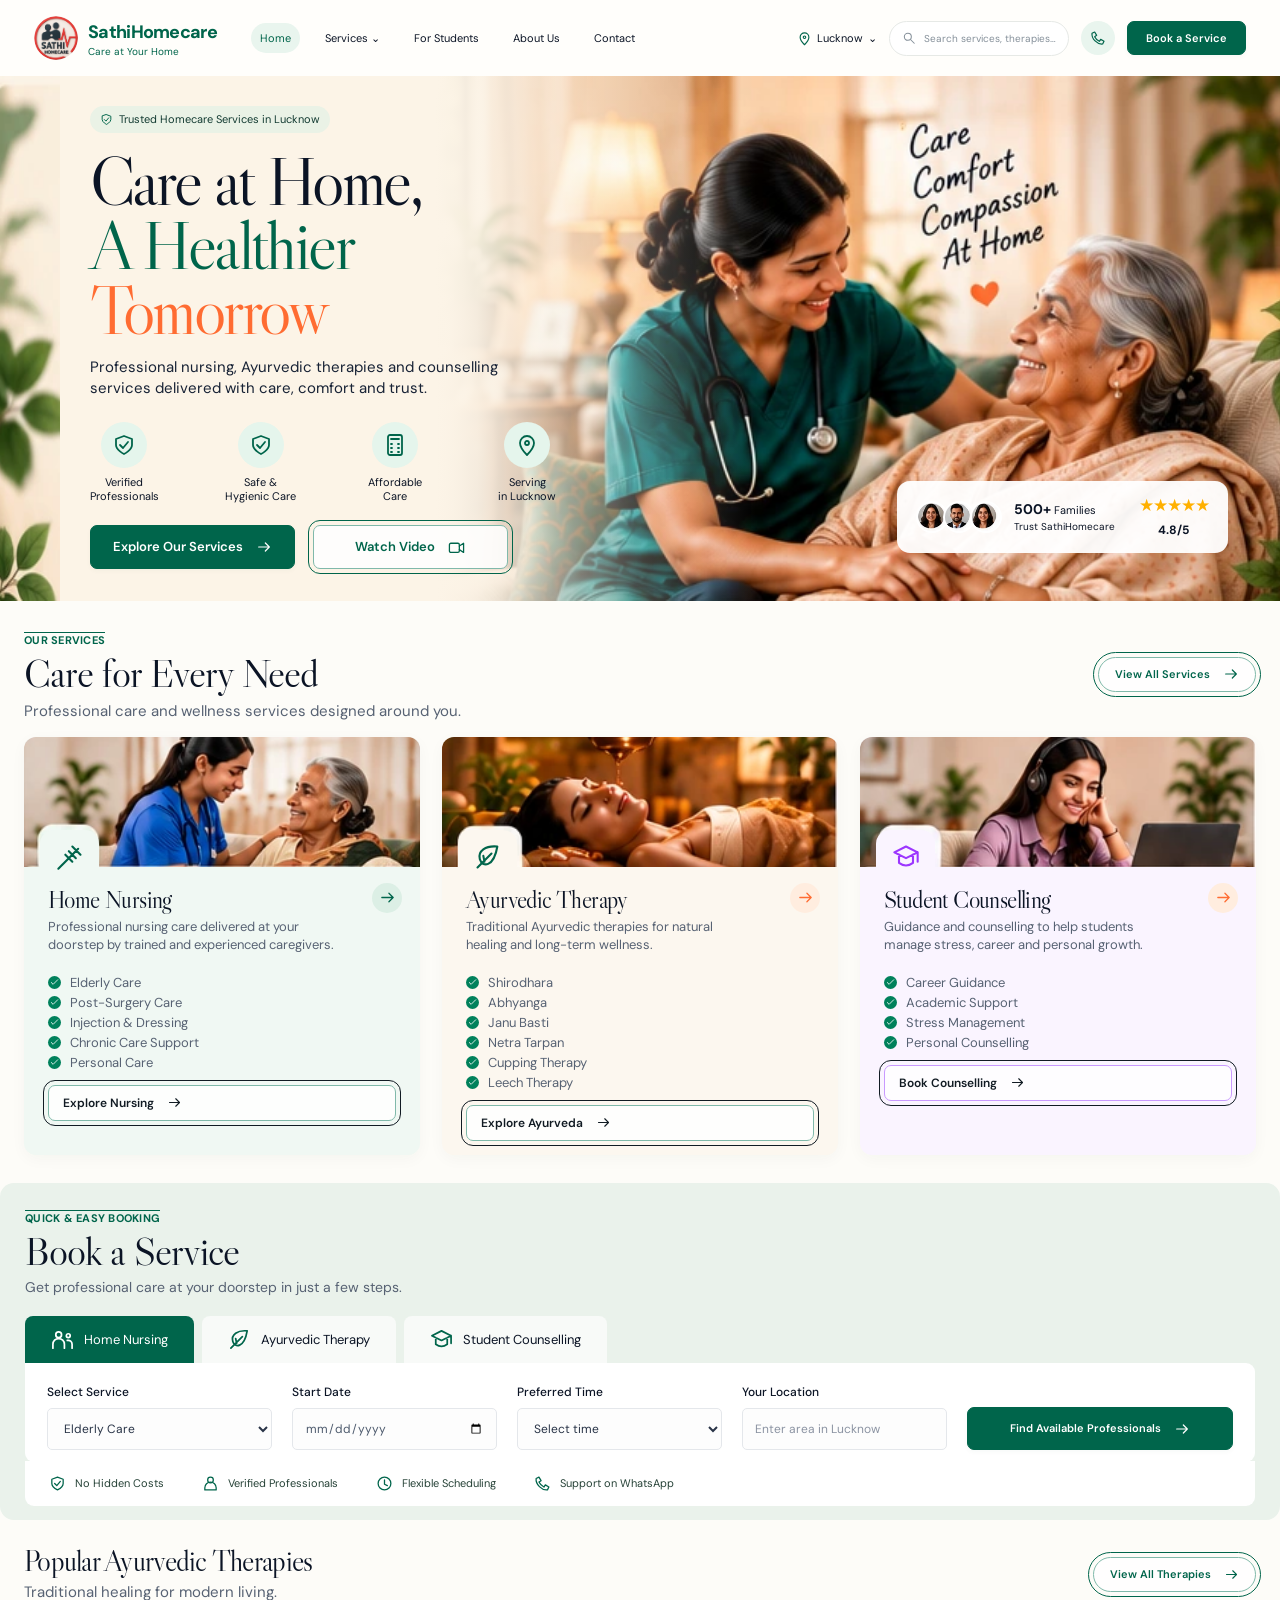
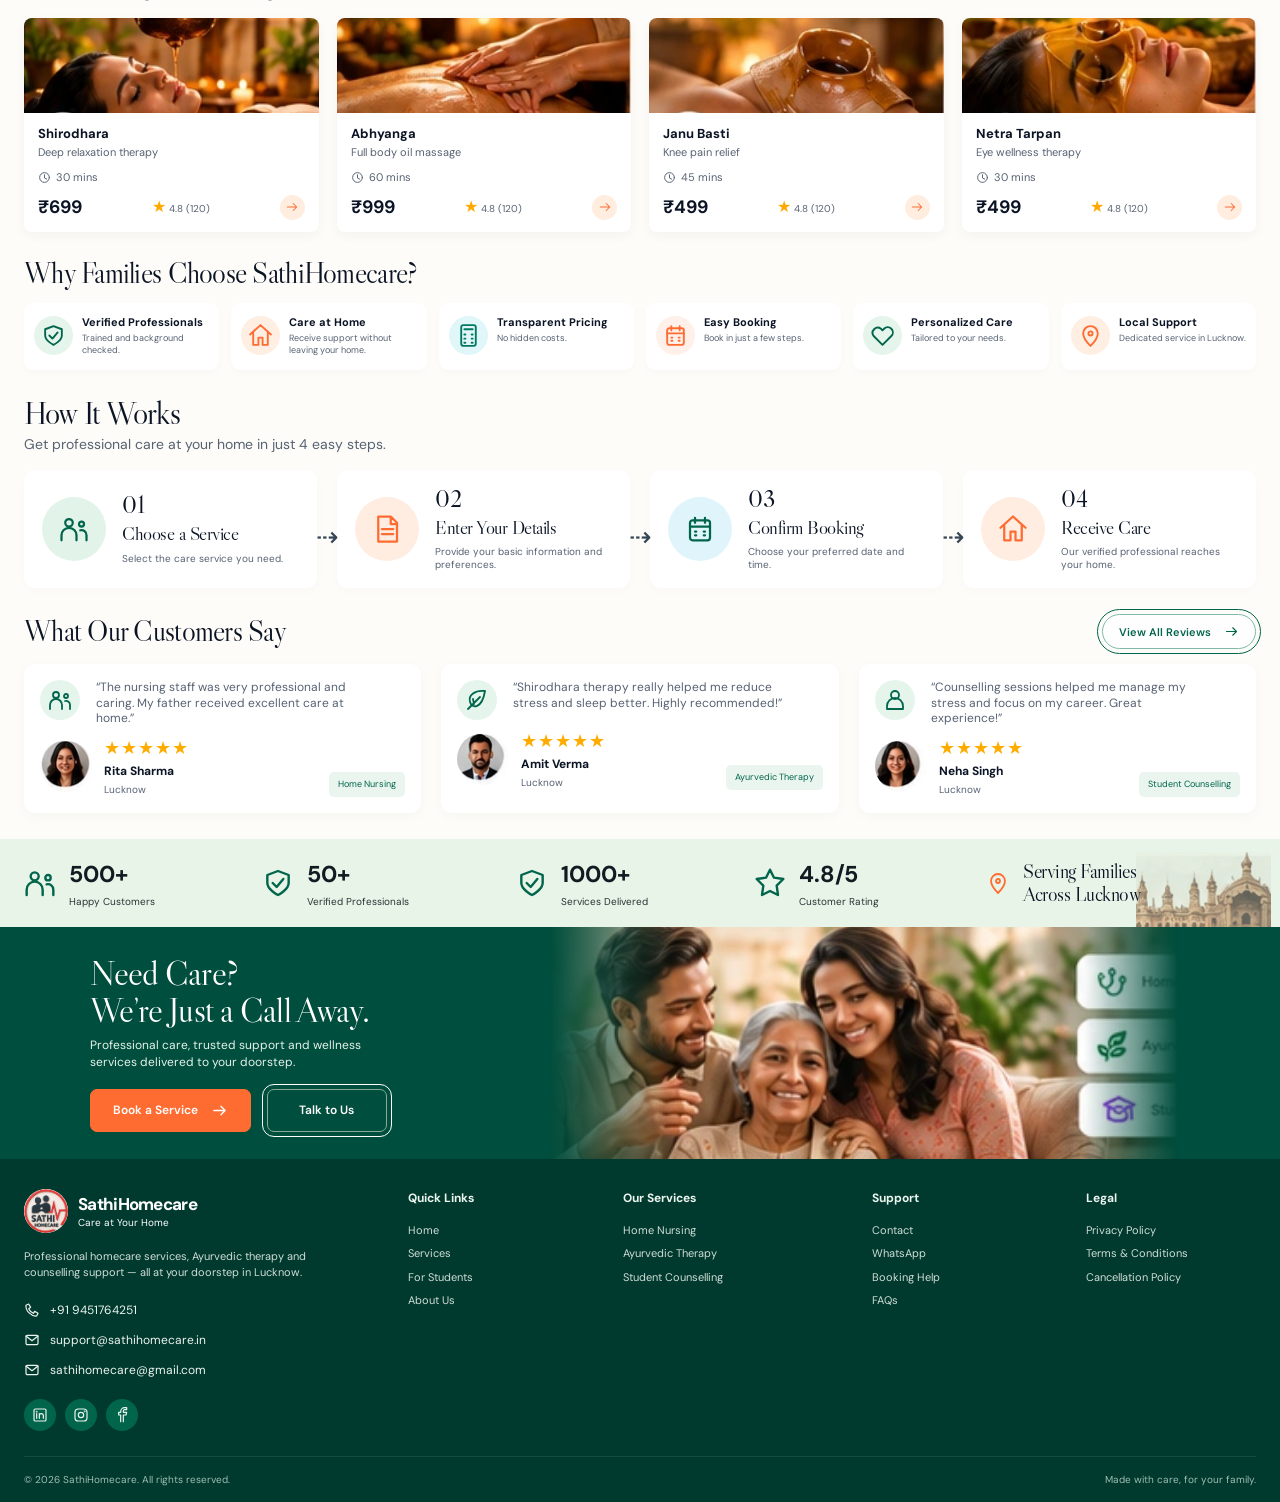
==== index.html @ 9e909da1 "Add files via upload" ====
<!doctype html>
<html lang="en">
  <head>
    
    <meta charset="UTF-8" />
    <meta name="viewport" content="width=device-width, initial-scale=1.0" />
    <title>SathiHomecare | Care at Your Home</title>
    <link rel="icon" type="image/png" href="/assets/sathi-homecare-logo.png" />
    
    <meta name="description" content="Provides an intuitive platform for users to communicate and share messages seamlessly, enhancing connectivity and interaction.">
    <meta name="robots" content="noindex, nofollow">
    <meta property="og:title" content="Sathi">
    <meta property="og:description" content="Provides an intuitive platform for users to communicate and share messages seamlessly, enhancing connectivity and interaction.">
    <script type="module" crossorigin src="/assets/index-DiEClBlh.js"></script>
    <link rel="stylesheet" crossorigin href="/assets/index-DzjFhYKg.css">
  </head>
  <body>
    
    <div id="root"></div>
    
  </body>
</html>
---- assets/index-DzjFhYKg.css ----
@import "https://fonts.googleapis.com/css2?family=DM+Sans:wght@400;450;500;550;600;650;700&family=Libre+Caslon+Display&display=swap";@layer components;@layer properties{@supports (((-webkit-hyphens:none)) and (not (margin-trim:inline))) or ((-moz-orient:inline) and (not (color:rgb(from red r g b)))){*,:before,:after,::backdrop{--tw-rotate-x:initial;--tw-rotate-y:initial;--tw-rotate-z:initial;--tw-skew-x:initial;--tw-skew-y:initial;--tw-outline-style:solid;--tw-blur:initial;--tw-brightness:initial;--tw-contrast:initial;--tw-grayscale:initial;--tw-hue-rotate:initial;--tw-invert:initial;--tw-opacity:initial;--tw-saturate:initial;--tw-sepia:initial;--tw-drop-shadow:initial;--tw-drop-shadow-color:initial;--tw-drop-shadow-alpha:100%;--tw-drop-shadow-size:initial}}}@layer theme{:root,:host{--font-sans:-apple-system, BlinkMacSystemFont, "Segoe UI", Roboto, "Helvetica Neue", "Noto Sans", Arial, sans-serif, "Apple Color Emoji", "Segoe UI Emoji", "Segoe UI Symbol", "Noto Color Emoji";--font-mono:ui-monospace, SFMono-Regular, Menlo, Monaco, Consolas, "Liberation Mono", "Courier New", monospace;--default-font-family:var(--font-sans);--default-mono-font-family:var(--font-mono)}}@layer base{*,:after,:before,::backdrop{box-sizing:border-box;border:0 solid;margin:0;padding:0}::file-selector-button{box-sizing:border-box;border:0 solid;margin:0;padding:0}html,:host{-webkit-text-size-adjust:100%;tab-size:4;line-height:1.5;font-family:var(--default-font-family,-apple-system, BlinkMacSystemFont, "Segoe UI", Roboto, "Helvetica Neue", "Noto Sans", Arial, sans-serif, "Apple Color Emoji", "Segoe UI Emoji", "Segoe UI Symbol", "Noto Color Emoji");font-feature-settings:var(--default-font-feature-settings,normal);font-variation-settings:var(--default-font-variation-settings,normal);-webkit-tap-highlight-color:transparent}hr{height:0;color:inherit;border-top-width:1px}abbr:where([title]){-webkit-text-decoration:underline dotted;text-decoration:underline dotted}h1,h2,h3,h4,h5,h6{font-size:inherit;font-weight:inherit}a{color:inherit;-webkit-text-decoration:inherit;-webkit-text-decoration:inherit;-webkit-text-decoration:inherit;-webkit-text-decoration:inherit;text-decoration:inherit}b,strong{font-weight:bolder}code,kbd,samp,pre{font-family:var(--default-mono-font-family,ui-monospace, SFMono-Regular, Menlo, Monaco, Consolas, "Liberation Mono", "Courier New", monospace);font-feature-settings:var(--default-mono-font-feature-settings,normal);font-variation-settings:var(--default-mono-font-variation-settings,normal);font-size:1em}small{font-size:80%}sub,sup{vertical-align:baseline;font-size:75%;line-height:0;position:relative}sub{bottom:-.25em}sup{top:-.5em}table{text-indent:0;border-color:inherit;border-collapse:collapse}:-moz-focusring:where(:not(iframe)){outline:auto}progress{vertical-align:baseline}summary{display:list-item}ol,ul,menu{list-style:none}img,svg,video,canvas,audio,iframe,embed,object{vertical-align:middle;display:block}img,video{max-width:100%;height:auto}button,input,select,optgroup,textarea{font:inherit;font-feature-settings:inherit;font-variation-settings:inherit;letter-spacing:inherit;color:inherit;opacity:1;background-color:#0000;border-radius:0}::file-selector-button{font:inherit;font-feature-settings:inherit;font-variation-settings:inherit;letter-spacing:inherit;color:inherit;opacity:1;background-color:#0000;border-radius:0}:where(select:is([multiple],[size])) optgroup{font-weight:bolder}:where(select:is([multiple],[size])) optgroup option{padding-inline-start:20px}::file-selector-button{margin-inline-end:4px}::placeholder{opacity:1}@supports (not ((-webkit-appearance:-apple-pay-button))) or (contain-intrinsic-size:1px){::placeholder{color:currentColor}@supports (color:color-mix(in lab, red, red)){::placeholder{color:color-mix(in oklab, currentcolor 50%, transparent)}}}textarea{resize:vertical}::-webkit-search-decoration{-webkit-appearance:none}::-webkit-date-and-time-value{min-height:1lh;text-align:inherit}::-webkit-datetime-edit{display:inline-flex}::-webkit-datetime-edit-fields-wrapper{padding:0}::-webkit-datetime-edit{padding-block:0}::-webkit-datetime-edit-year-field{padding-block:0}::-webkit-datetime-edit-month-field{padding-block:0}::-webkit-datetime-edit-day-field{padding-block:0}::-webkit-datetime-edit-hour-field{padding-block:0}::-webkit-datetime-edit-minute-field{padding-block:0}::-webkit-datetime-edit-second-field{padding-block:0}::-webkit-datetime-edit-millisecond-field{padding-block:0}::-webkit-datetime-edit-meridiem-field{padding-block:0}::-webkit-calendar-picker-indicator{line-height:1}:-moz-ui-invalid{box-shadow:none}button,input:where([type=button],[type=reset],[type=submit]){appearance:button}::file-selector-button{appearance:button}::-webkit-inner-spin-button{height:auto}::-webkit-outer-spin-button{height:auto}[hidden]:where(:not([hidden=until-found])){display:none!important}}@layer utilities{.fixed{position:fixed}.contents{display:contents}.grid{display:grid}.hidden{display:none}.inline{display:inline}.transform{transform:var(--tw-rotate-x,) var(--tw-rotate-y,) var(--tw-rotate-z,) var(--tw-skew-x,) var(--tw-skew-y,)}.overline{text-decoration-line:overline}.outline{outline-style:var(--tw-outline-style);outline-width:1px}.filter{filter:var(--tw-blur,) var(--tw-brightness,) var(--tw-contrast,) var(--tw-grayscale,) var(--tw-hue-rotate,) var(--tw-invert,) var(--tw-saturate,) var(--tw-sepia,) var(--tw-drop-shadow,)}}:root{color:#0b1425;font-synthesis:none;--green:#00654b;--green-dark:#004e3d;--mint:#e9f5ee;--orange:#ff6c32;--muted:#576273;--line:#e6e9e6;--serif:"Libre Caslon Display",Georgia,serif;background:#fdfcf8;font-family:DM Sans,sans-serif}*{box-sizing:border-box}body{margin:0}button,input,textarea,select{font:inherit}button{cursor:pointer}button,a,input,select,textarea{outline-offset:4px}button{transition:background .18s,box-shadow .18s,transform .18s}button:hover{filter:brightness(.97)}button:focus-visible{outline:2px solid var(--green)}h1,h2,h3,h4,p{margin:0}h1,h2,h3,h4{font-family:var(--serif);letter-spacing:-.025em;font-weight:600}h2{font-size:40px;line-height:1.08}h3{font-size:24px;line-height:1.15}h4{font-size:20px}p{color:var(--muted);font-size:15px;line-height:1.4}em{color:var(--green);font-style:normal}button{border:0}svg{flex-shrink:0}img{max-width:100%;display:block}.btn{background:var(--green);color:#fff;border:1px solid var(--green);white-space:nowrap;border-radius:7px;justify-content:center;align-items:center;gap:13px;min-height:43px;padding:11px 22px;font-size:13px;font-weight:600;display:inline-flex;box-shadow:0 2px 5px #004e3d09}.btn:hover{background:var(--green-dark);box-shadow:0 4px 12px #004e3d20}.btn.outline{color:var(--green);box-shadow:none;background:#ffffffdc;border-color:#80b9aa}.btn.outline:hover{background:var(--mint)}.header{z-index:30;background:#fffefb;position:relative}.nav{align-items:center;gap:34px;max-width:1400px;min-height:76px;margin:auto;padding:14px 34px;display:flex}.brand{color:var(--green);text-align:left;white-space:nowrap;background:0 0;align-items:center;gap:10px;padding:0;display:flex}.brand b{letter-spacing:-.7px;font-size:18px;font-weight:750}.brand small{font-size:10px;line-height:1.2;display:block}.brand-symbol{border:2px solid var(--green);border-radius:11px;justify-content:center;align-items:center;width:40px;height:40px;display:flex;position:relative;transform:rotate(-12deg)}.brand-symbol>svg{transform:rotate(12deg)}.brand-symbol>svg+svg{color:var(--orange);background:#fffefb;position:absolute;top:15px;left:12px}.nav nav{align-items:center;gap:16px;display:flex}.nav nav button{white-space:nowrap;color:#0b1425;background:0 0;padding:7px 9px;font-size:11px}.nav nav .nav-active{background:var(--mint);color:var(--green);border-radius:20px}.nav-dropdown{position:relative}.dropdown-menu{border:1px solid var(--line);background:#fff;border-radius:8px;flex-direction:column;min-width:200px;padding:8px;display:none;position:absolute;top:100%;left:0;box-shadow:0 8px 26px #002e3520}.nav-dropdown:hover .dropdown-menu,.nav-dropdown:focus-within .dropdown-menu{display:flex}.nav .dropdown-menu button{text-align:left;padding:12px}.nav-right{align-items:center;gap:12px;margin-left:auto;display:flex}.nav-right .btn{min-height:34px;padding:8px 18px;font-size:11px}.nav-location{white-space:nowrap;align-items:center;gap:5px;font-size:11px;display:flex}.nav-location svg{color:var(--green)}.nav-search{border:1px solid var(--line);color:#85909a;background:#fff;border-radius:30px;align-items:center;gap:8px;padding:9px 12px;font-size:10px;display:flex}.phone-circle{background:var(--mint);color:var(--green);border-radius:50%;place-items:center;width:34px;height:34px;display:grid}.hero{isolation:isolate;background:#fcf4e7;align-items:center;max-width:1600px;min-height:470px;margin:auto;display:flex;position:relative;overflow:hidden}.hero:before{content:"";z-index:2;mix-blend-mode:multiply;pointer-events:none;background:url(/assets/leaves.webp) 0 0/100% 100%;width:65px;height:100%;position:absolute;top:0;left:-5px}.hero-photo{z-index:-1;background-position:50%;background-size:cover;width:66%;position:absolute;top:0;bottom:0;right:0}.hero-photo:after{content:"";background:linear-gradient(90deg,#fcf4e7 0%,#fcf4e7ed 5%,#fcf4e745 24%,#0000 38%);position:absolute;inset:0}.hero-content{z-index:3;width:51%;padding:30px 0 32px 7%;position:relative}.eyebrow{color:#133b32;background:#e8f2e6e8;border-radius:20px;align-items:center;gap:6px;margin-bottom:16px;padding:5px 10px;font-size:11px;display:inline-flex}.eyebrow svg{color:var(--green)}h1{letter-spacing:-2.6px;font-size:68px;font-weight:600;line-height:.95}h1 strong{color:var(--orange);font-weight:600}.hero-content>p{color:#172235;max-width:455px;margin-top:15px;font-size:15px;line-height:1.35}.hero-content>h3{letter-spacing:-.4px;margin-top:14px;font-family:DM Sans,sans-serif;font-size:19px;font-weight:600}.hero-features{justify-content:space-between;gap:30px;max-width:470px;margin-top:24px;display:flex}.hero-features>div{text-align:center;flex-direction:column;align-items:center;gap:7px;min-width:65px;font-size:11px;line-height:1.3;display:flex}.icon-disc{width:46px;height:46px;color:var(--green);background:#e5f5ec;border-radius:50%;flex-shrink:0;justify-content:center;align-items:center;display:inline-flex}.hero-actions{gap:18px;margin-top:22px;display:flex}.hero-actions .btn{min-width:195px}.trust-card{z-index:4;background:#fffffff2;border-radius:13px;align-items:center;gap:12px;padding:13px 19px;font-size:11px;line-height:1.35;display:flex;position:absolute;bottom:48px;right:4.1%;box-shadow:0 4px 20px #22222212}.trust-card b{font-size:14px}.trust-card small{font-size:10px}.avatar-stack{padding-left:5px;display:flex}.avatar-stack img{object-fit:cover;border:2px solid #fff;border-radius:50%;width:32px;height:32px;margin-left:-5px}.rating{color:#ffb000;letter-spacing:-1px;text-align:center;margin-left:12px;font-size:17px}.rating b{color:#0b1425;letter-spacing:0;font-size:12px}.section{max-width:1280px;margin:26px auto;padding:0 24px}.section-title{justify-content:space-between;align-items:center;gap:20px;margin-bottom:15px;display:flex}.section-title .btn{border-radius:30px;min-height:35px;padding:8px 16px;font-size:11px}.section p{margin-top:5px}.overline{letter-spacing:.25px;color:var(--green);margin-bottom:4px;font-size:11px;font-weight:700;display:inline-block}.home-services{grid-template-columns:repeat(3,1fr);gap:22px;display:grid}.category-card{background:#f0f8f3;border-radius:12px;overflow:hidden;box-shadow:0 4px 16px #28322909}.category-1{background:#fcf7ef}.category-2{background:#faf4ff}.card-photo{aspect-ratio:3.04;object-fit:cover;width:100%}.category-body{min-height:265px;padding:19px 24px 14px;position:relative}.card-icon{width:59px;height:55px;color:var(--green);background:#f0f8f3;border-radius:14px 14px 0 0;place-items:center;display:grid;position:absolute;top:-37px;left:16px}.category-1 .card-icon{background:#fcf7ef}.category-2 .card-icon{color:#9c36ff;background:#faf4ff}.category-body h3{font-size:24px}.category-body p{max-width:290px;min-height:48px;font-size:13px;line-height:1.35}.checks{flex-direction:column;gap:5px;margin:11px 0;padding:0;list-style:none;display:flex}.checks li{color:var(--muted);align-items:flex-start;gap:9px;font-size:13px;line-height:1.3;display:flex}.checks li>span{color:#fff;background:#00815b;border-radius:50%;flex-shrink:0;place-items:center;width:13px;height:13px;margin-top:1px;display:grid}.category-body .checks{gap:3px;margin-top:9px}.category-body .btn{color:#111b23;justify-content:flex-start;width:100%;min-height:36px;margin-top:2px;padding:8px 14px;font-size:12px}.category-2 .btn{border-color:#c99aff}.circle-arrow{width:30px;height:30px;color:var(--orange);background:#ffeddf;border-radius:50%;place-items:center;display:grid}.category-body>.circle-arrow{position:absolute;top:16px;right:18px}.category-0 .circle-arrow{color:var(--green);background:#dcefe5}.quick-book{background:#eaf2eb;border-radius:14px;margin-top:28px;padding:22px 25px 14px;position:relative;overflow:hidden}.quick-book h2{font-size:40px}.quick-book>p{margin-bottom:18px;font-size:14px}.booking-tabs{gap:8px;display:flex}.booking-tabs button{background:#f8faf8;border-radius:8px 8px 0 0;align-items:center;gap:10px;padding:12px 26px;font-size:13px;display:flex}.booking-tabs svg{color:var(--green)}.booking-tabs .active{background:var(--green);color:#fff}.booking-tabs .active svg{color:#fff}.quick-form{background:#fff;border-radius:0 9px 9px;grid-template-columns:1.1fr 1fr 1fr 1fr 1.3fr;align-items:end;gap:20px;padding:20px 22px 12px;display:grid}.field{flex-direction:column;gap:7px;min-width:0;font-size:12px;font-weight:500;display:flex}.field>span{display:block}.field input,.field select,.field textarea,textarea{color:#293447;outline-color:var(--green);background:#fdfdfd;border:1px solid #e4e7eb;border-radius:5px;width:100%;min-width:0;min-height:40px;padding:11px 12px;font-size:12px;font-weight:400}.field select{appearance:auto;padding-right:5px}.field input::placeholder,textarea::placeholder{color:#8b93a2}.field input[type=date]{color:#4e5b6e}.assurances{justify-content:space-between;align-items:center;gap:20px;padding:16px 20px 2px;display:flex}.assurances>span{color:#264237;align-items:center;gap:9px;font-size:11px;display:flex}.assurances svg{color:var(--green)}.quick-book .assurances{background:#fff;border-radius:0 0 9px 9px;justify-content:flex-start;gap:38px;margin-top:-1px;padding:14px 24px}.quick-form .btn{padding:11px 14px;font-size:11px}.smaller{font-size:29px}.popular-grid{grid-template-columns:repeat(4,1fr);gap:18px;display:grid}.popular-card{text-align:left;background:#fff;border-radius:8px;padding:0;overflow:hidden;box-shadow:0 4px 12px #29382b0b}.popular-card>img{aspect-ratio:3.1;object-fit:cover;width:100%}.popular-card>div{padding:11px 14px}.popular-card h4{letter-spacing:0;font-family:DM Sans,sans-serif;font-size:13px;font-weight:700}.popular-card p{margin-top:1px;font-size:11px}.duration{color:var(--muted);align-items:center;gap:5px;margin-top:9px;font-size:11px;display:flex}.popular-price{justify-content:space-between;align-items:center;margin-top:8px;display:flex}.popular-price b{font-size:18px}.popular-price>span:not(.circle-arrow){color:var(--muted);font-size:10px}.popular-price i{color:#ffa800;font-size:16px;font-style:normal}.popular-price .circle-arrow{width:25px;height:25px}.why-grid{grid-template-columns:repeat(6,1fr);gap:12px;margin-top:14px;display:grid}.why-grid>div{background:#fff;border-radius:9px;gap:9px;padding:13px 10px;display:flex;box-shadow:0 3px 9px #28382b05}.why-grid b{font-size:11px;line-height:1.2;display:block}.why-grid p{margin-top:4px;font-size:9px;line-height:1.3}.why-grid .icon-disc{width:39px;height:39px}.color-1{color:var(--orange);background:#ffeee2}.color-2{color:#007962;background:#e1f6f8}.color-3{color:var(--orange);background:#fff0e9}.process h2{font-size:32px}.process>p{font-size:14px}.process-grid{grid-template-columns:repeat(4,1fr);gap:20px;margin-top:15px;display:grid}.process-item{background:#fff;border-radius:11px;align-items:center;gap:16px;padding:17px 18px;display:flex;position:relative;box-shadow:0 3px 12px #25332405}.large-disc{width:64px;height:64px;color:var(--green);background:#e2f4e9;border-radius:50%;flex-shrink:0;place-items:center;display:grid}.large-disc.color-1,.large-disc.color-3{color:var(--orange);background:#ffede1}.large-disc.color-2{background:#e0f5fb}.step-number{font-family:var(--serif);font-size:24px;line-height:1}.process-item h4{font-size:19px}.process-item p{margin-top:3px;font-size:10px;line-height:1.3}.process-arrow{z-index:2;color:#354555;font-size:27px;position:absolute;top:40%;right:-22px}.review-grid{grid-template-columns:repeat(3,1fr);gap:20px;display:grid}.review-grid article{background:#fff;border-radius:11px;padding:16px;box-shadow:0 3px 13px #25332408}.review-quote{gap:16px;display:flex}.review-quote .icon-disc{width:40px;height:40px}.review-quote p{max-width:275px;margin-top:0;font-size:12px;line-height:1.3}.review-person{align-items:center;gap:12px;margin-top:8px;display:flex}.review-person>img{object-fit:cover;border-radius:50%;width:52px;height:52px}.review-person b,.review-person small{font-size:12px;display:block}.review-person small{color:var(--muted);margin-top:2px;font-size:10px}.stars{color:#ffac00;letter-spacing:1px;font-size:18px}.service-tag{background:var(--mint);color:var(--green);white-space:nowrap;border-radius:5px;align-self:end;margin-left:auto;padding:6px 9px;font-size:9px}.stats{background:#e9f4e9;margin-top:22px}.stats-inner{justify-content:space-between;align-items:center;gap:30px;max-width:1280px;margin:auto;padding:18px 24px;display:flex}.stats-inner>div{color:var(--green);align-items:center;gap:13px;display:flex}.stats-inner b{color:#111b22;font-size:23px}.stats-inner span{color:#283435;margin-top:2px;font-size:10px;display:block}.stats-inner .lucknow{align-self:stretch;min-width:270px;position:relative}.lucknow svg{color:var(--orange)}.lucknow h3{z-index:1;color:#0b1425;font-size:20px}.lucknow img{object-fit:cover;opacity:.65;mix-blend-mode:multiply;width:135px;height:75px;position:absolute;bottom:-18px;right:-15px}.care-cta{background:var(--green-dark);color:#fff;max-width:1600px;min-height:220px;margin:auto;padding:27px max(7%,24px);display:flex;position:relative;overflow:hidden}.care-cta>div{z-index:2;position:relative}.care-cta h2{font-size:35px}.care-cta p{color:#e5f3eb;margin-top:8px;font-size:12px}.care-cta>div>div{gap:16px;margin-top:18px;display:flex}.care-cta .btn{background:var(--orange);border-color:var(--orange);font-size:12px}.care-cta .outline{color:#fff;background:0 0;border-color:#86ac95;min-width:120px}.care-cta>img{object-fit:cover;width:49%;height:100%;position:absolute;top:0;right:8%;-webkit-mask-image:linear-gradient(90deg,#0000,#000 20% 85%,#0000);mask-image:linear-gradient(90deg,#0000,#000 20% 85%,#0000)}footer{color:#ecf4ee;background:#003a2f;padding:30px 24px 0}.footer-inner{grid-template-columns:2fr 1fr 1.2fr 1fr 1fr;gap:45px;max-width:1232px;margin:auto;display:grid}.footer-brand .brand{color:#fff}.footer-brand .brand-symbol{border-color:#c0dfce}.footer-brand .brand b{font-size:17px}.footer-brand p{color:#d0ddd5;max-width:285px;margin-top:15px;font-size:11px;line-height:1.5}.footer-links{flex-direction:column;align-items:start;gap:7px;display:flex}.footer-links>b{margin-bottom:8px;font-size:12px}.footer-links button{color:#d0ddd5;background:0 0;padding:0;font-size:11px}.footer-links button:hover{color:#fff;text-decoration:underline}.socials{gap:9px;margin-top:16px;display:flex}.socials button{color:#fff;background:#075744;border-radius:50%;width:25px;height:25px;font-size:13px;font-weight:700}.copyright{color:#9fbeb0;border-top:1px solid #ffffff15;justify-content:space-between;max-width:1232px;margin:25px auto 0;padding:15px 0;font-size:10px;display:flex}.service-section>p{margin:7px 0 20px}.service-grid{grid-template-columns:repeat(3,1fr);gap:20px;display:grid}.service-grid.four-cols{grid-template-columns:repeat(4,1fr);gap:17px}.service-card{background:#fff;border-radius:12px;overflow:hidden;box-shadow:0 4px 13px #26342c09}.service-card>img{aspect-ratio:3;object-fit:cover;width:100%}.service-body{padding:19px 24px 17px;position:relative}.service-body .card-icon{background:#edf8f1;border-radius:50%;width:57px;height:57px;top:-34px}.service-body h3{z-index:1;font-size:25px;position:relative}.service-body>p{min-height:40px;font-size:14px;line-height:1.3}.service-body .checks{gap:6px;margin-top:12px}.service-card-bottom{justify-content:space-between;align-items:flex-end;gap:10px;margin-top:14px;display:flex}.service-card-bottom small{color:var(--muted);font-size:10px;font-weight:400;display:block}.service-card-bottom b{font-size:20px;display:block}.service-card-bottom b small{color:#0b1425;font-size:12px;display:inline}.service-card-bottom>button{background:var(--mint);color:var(--green);border-radius:8px;align-items:center;gap:10px;margin-left:auto;padding:10px 14px;font-size:12px;font-weight:600;display:flex}.four-cols .service-body{padding:17px 18px 14px}.four-cols .service-body h3{font-size:22px}.four-cols .service-body>p{min-height:50px;margin-left:22px;font-size:12px}.four-cols .service-body .checks li{font-size:11px}.four-cols .service-card-bottom>button{gap:7px;padding:9px 10px;font-size:11px}.calculator{background:#eaf3eb;border-radius:16px;padding:16px 17px}.calculator-heading{align-items:center;gap:17px;margin-bottom:17px;display:flex}.calculator-heading h2{font-size:37px}.calculator-heading p{font-size:14px}.calculator-heading .large-disc{background:#fff;width:72px;height:72px}.price-note{background:#fff9ef;border-radius:11px;align-items:center;gap:13px;width:365px;margin-left:auto;padding:12px 16px;display:flex}.price-note>b{color:var(--orange);background:#ffead5;border-radius:50%;flex-shrink:0;place-items:center;width:35px;height:35px;font-size:21px;display:grid}.price-note small{color:#40505a;font-size:10px;line-height:1.4}.calculator-form{background:#fff;border-radius:11px;padding:18px 20px}.calculator-top{grid-template-columns:1.4fr 3.5fr 1fr;gap:20px;display:grid}.calculator-bottom{grid-template-columns:1.3fr 1.3fr 1.5fr 1.1fr;align-items:end;gap:20px;margin-top:15px;display:grid}.plan-options{flex-wrap:nowrap;gap:9px;display:flex}.plan-option{text-align:center;color:#111b2c;background:#fff;border:1px solid #e4e7eb;border-radius:6px;flex-direction:column;flex:1;justify-content:center;align-items:center;min-width:0;min-height:78px;padding:12px 9px 9px;display:flex;position:relative}.plan-option.selected,.choice-row .selected,.proceed-option.selected{background:#eff9f3;border:1px solid #008265}.plan-option b{white-space:nowrap;font-size:12px;font-weight:600}.plan-option small{color:var(--muted);font-size:10px;line-height:1.3;display:block}.plan-option strong{margin-top:6px;font-size:17px}.plan-option strong small{color:#111b2c;display:inline}.radio-dot{color:#fff;background:#fff;border:1.6px solid #c9ced7;border-radius:50%;flex-shrink:0;justify-content:center;align-items:center;width:16px;height:16px;display:inline-flex}.selected .radio-dot{background:#00815c;border-color:#00815c}.plan-option .radio-dot{width:13px;height:13px;position:absolute;top:13px;left:8px}.plan-option.selected .radio-dot{background:var(--green);color:#fff;border-color:var(--green)}.popular{background:var(--orange);color:#fff;white-space:nowrap;border-radius:20px;padding:3px 8px;font-size:9px;position:absolute;top:-11px;left:50%;transform:translate(-50%)}.estimate{background:#eff8f2;border-radius:8px;flex-direction:column;justify-content:center;padding:13px 20px;display:flex}.estimate span{font-size:11px}.estimate strong{margin-top:6px;font-size:28px}.stepper{background:#fdfdfd;border:1px solid #e4e7eb;border-radius:5px;justify-content:space-between;align-items:center;min-height:40px;display:flex}.stepper button{color:#4d5d77;background:0 0;border-right:1px solid #eee;padding:7px 20px;font-size:20px}.stepper button:last-child{border:0;border-left:1px solid #eee}.stepper span{font-size:13px}.choice-row{gap:12px;display:flex}.choice-row>button{color:#142234;text-align:left;background:#fff;border:1px solid #e4e7eb;border-radius:7px;flex:1;justify-content:center;align-items:center;gap:12px;padding:12px 14px;font-size:12px;display:flex}.choice-row b{font-size:12px;display:block}.choice-row small{color:var(--muted);margin-top:3px;font-size:11px;line-height:1.3;display:block}.choice-row svg{color:var(--green)}.booking-hero{min-height:400px}.booking-hero h1{font-size:61px}.booking-shell{z-index:5;background:#fff;border-radius:20px 20px 0 0;max-width:1340px;margin:-12px auto 0;padding:0 26px 30px;position:relative}.booking-progress{grid-template-columns:repeat(4,1fr);gap:20px;padding:23px 10px 30px;display:grid}.booking-progress>div{align-items:center;gap:13px;display:flex}.booking-progress>div>span{background:#eef0f3;border-radius:50%;flex-shrink:0;place-items:center;width:44px;height:44px;font-size:19px;font-weight:600;display:grid}.booking-progress>div>span.done{background:var(--green);color:#fff}.booking-progress b{font-size:12px;font-weight:600;display:block}.booking-progress small{color:var(--muted);margin-top:4px;font-size:11px;display:block}.booking-progress svg{color:#637288;margin-left:auto}.booking-layout{grid-template-columns:1.7fr 1fr;gap:24px;display:grid}.booking-form{background:#fff;border:1px solid #f1f2f0;border-radius:13px;padding:20px 25px;box-shadow:0 4px 16px #25352b04}.booking-form>h2{font-size:35px}.booking-form>p{margin:5px 0 19px;font-size:13px}.form-section{margin:20px 0}.form-section h3{margin-bottom:12px;font-size:22px}.form-section h3 small{color:var(--muted);letter-spacing:0;font-family:DM Sans,sans-serif;font-size:12px;font-weight:400}.form-section-heading{justify-content:space-between;align-items:center;gap:10px;display:flex}.form-section-heading>button{color:var(--green);background:0 0;font-size:12px;text-decoration:underline}.form-section-heading h3{margin-bottom:6px}.selected-service{border:1px solid var(--line);border-radius:9px;align-items:center;gap:17px;padding:8px;display:flex}.selected-service img{object-fit:cover;border-radius:6px;width:145px;height:75px}.selected-service h3{margin-bottom:3px;font-size:20px}.selected-service p{font-size:12px;line-height:1.3}.selected-service>svg{color:#69798b;flex-shrink:0;margin-left:auto}.form-section .form-subtitle{margin-top:20px;margin-bottom:10px;font-size:20px}.input-grid{grid-template-columns:repeat(2,1fr);gap:12px 15px;display:grid}.input-grid+.field{margin-top:12px}.field textarea,textarea{resize:vertical;min-height:67px}.phone-input,.input-icon{background:#fdfdfd;border:1px solid #e4e7eb;border-radius:5px;align-items:center;display:flex;overflow:hidden}.phone-input span{white-space:nowrap;background:#f3f5f6;border-right:1px solid #e4e7eb;padding:11px;font-size:12px}.phone-input input,.input-icon input{border:0;min-width:0}.input-icon svg{color:#516580;margin-left:10px}.patient-grid{grid-template-columns:1.4fr .8fr 1fr;gap:15px;display:grid}.requirements{grid-template-columns:repeat(3,1fr);gap:8px;margin-bottom:13px;display:grid}.requirements label{color:var(--muted);align-items:center;gap:7px;font-size:11px;display:flex}input[type=checkbox]{accent-color:var(--green);width:16px;height:16px}.payment-panel{border-top:1px solid #f2f3f0;margin-bottom:0;padding-top:15px}.payment-panel h3{align-items:center;gap:10px;display:flex}.payment-panel h3>small{align-items:center;gap:5px;margin-left:12px;font-size:10px;display:flex}.payment-options{gap:10px}.payment-options>button{gap:22px;padding:9px;font-size:11px}.small-label{margin:9px 0 5px;font-size:11px;display:block}.upi-apps{grid-template-columns:repeat(4,1fr);gap:10px;display:grid}.upi-apps>button{border:1px solid var(--line);background:#fff;border-radius:6px;justify-content:center;align-items:center;gap:7px;padding:8px;font-size:10px;display:flex}.upi-logo{color:#fff;background:#4285f4;border-radius:50%;place-items:center;width:21px;height:21px;font-size:12px;font-weight:700;display:grid}.upi-1{background:#8423b6}.upi-2{background:#00bcdf;font-size:9px}.upi-3{background:#159753}.pay-button{width:100%;min-height:51px;margin-top:12px;font-size:16px}.secure-text{text-align:center;justify-content:center;align-items:center;gap:6px;margin-top:11px;display:flex;font-size:10px!important}.booking-sidebar>section{border:1px solid #f0f1ee;border-radius:13px;margin-bottom:20px;padding:24px 21px;box-shadow:0 3px 14px #28322404}.booking-sidebar h2{font-size:29px}.summary-service{align-items:center;gap:16px;margin:20px 0 15px;display:flex}.summary-service>img{object-fit:cover;border-radius:6px;width:110px;height:68px}.summary-service h3{font-size:20px}.summary-service p{margin-top:5px;font-size:11px}.summary dl{margin:14px 0 19px}.summary dl>div{color:var(--muted);border-top:1px solid #e9ebef;grid-template-columns:1fr 1.1fr;gap:12px;padding:12px 0;font-size:12px;display:grid}.summary dd{margin:0}.summary dd b{text-align:right;color:#111c30;font-size:15px;display:block}.summary>h3{border-top:1px dashed var(--line);padding-top:18px;font-size:22px}.summary>h3+dl>div{border:0;padding:8px 0}.summary-total{background:#eff9f3;border-radius:7px;justify-content:space-between;align-items:center;padding:13px;display:flex}.summary-total h3{font-size:25px}.summary-total>b{font-size:29px}.proceed-panel>h2{margin-bottom:15px;font-size:26px}.proceed-option{text-align:left;border:1px solid var(--line);background:#fff;border-radius:9px;width:100%;margin-bottom:12px;padding:18px 16px;display:block}.proceed-option:last-child{margin-bottom:0}.proceed-option>div{align-items:flex-start;gap:13px;display:flex}.proceed-option .radio-dot{margin-top:7px}.proceed-option h3{margin-bottom:5px;font-size:21px}.proceed-option p{font-size:11px;line-height:1.45}.proceed-option .checks{gap:8px;margin:15px 0 0 44px}.proceed-option .checks li{font-size:11px}.modal-backdrop{z-index:100;-webkit-backdrop-filter:blur(5px);backdrop-filter:blur(5px);background:#001e22a8;justify-content:center;align-items:center;padding:24px;display:flex;position:fixed;inset:0}.modal{background:#fffefa;border-radius:17px;width:100%;max-width:530px;max-height:90vh;padding:30px;position:relative;overflow:auto;box-shadow:0 30px 80px #0003}.modal-close{z-index:2;color:#243e33;background:#fff;border-radius:50%;width:30px;height:30px;font-size:26px;line-height:1;position:absolute;top:10px;right:12px}.modal h2{margin:12px 0;font-size:35px}.modal p{margin:12px 0;font-size:14px;line-height:1.6}.modal form{flex-direction:column;gap:16px;margin-top:20px;display:flex}.modal .checks{margin:20px 0}.detail-photo{object-fit:cover;width:calc(100% + 60px);max-width:none;height:170px;margin:-30px -30px 20px}.detail-bottom{border-top:1px solid var(--line);justify-content:space-between;align-items:center;gap:10px;padding-top:15px;display:flex}.detail-bottom>strong{font-size:15px}.detail-bottom .btn{padding:10px 15px;font-size:12px}.review-summary{background:var(--mint);border-radius:9px;flex-direction:column;gap:10px;padding:18px;display:flex}.review-summary span{color:var(--muted);font-size:13px}.review-summary strong{font-size:26px}.notice{background:#fff3e6;border-radius:8px;padding:12px;font-size:12px!important}.review-line{border-top:1px solid var(--line);padding-top:10px}@media (width>=1450px){.hero{min-height:530px}.hero-content{padding-left:9%}h1{font-size:77px}.hero-content>p{font-size:16px}.hero-features{margin-top:29px}.hero-actions{margin-top:25px}}@media (width<=1200px){.nav{gap:20px;padding:12px 24px}.nav nav{gap:5px}.nav-search{display:none}.nav-right{gap:9px}.hero{min-height:430px}.hero-content{width:52%;padding-left:6.5%}h1{font-size:61px}.hero-content>p{max-width:385px;font-size:13px}.hero-content>h3{font-size:17px}.hero-features{gap:12px}.hero-actions .btn{min-width:170px}.category-body{padding:18px 20px 14px}.section{max-width:1100px;margin:24px auto}.quick-form{gap:13px;padding:18px}.why-grid{gap:6px}.why-grid>div{gap:7px;padding:10px 8px}.why-grid .icon-disc{width:34px;height:34px}.why-grid .icon-disc svg{width:22px}.process-item{gap:11px;padding:14px 12px}.process-item .large-disc{width:52px;height:52px}.process-item h4{font-size:17px}.process-grid{gap:15px}.service-body{padding:18px}.service-body h3{font-size:23px}.service-body p,.service-body .checks li{font-size:12px}.four-cols .service-body h3{font-size:19px}.four-cols .service-body{padding:17px 14px 14px}.four-cols .service-card-bottom>button{padding:9px 7px;font-size:10px}.four-cols .service-card-bottom b{font-size:18px}.booking-shell{padding:0 24px 25px}.booking-form{padding:20px}.booking-layout{gap:18px}.booking-hero h1{font-size:52px}.plan-option b{font-size:10px}.plan-option strong{font-size:15px}.plan-option .radio-dot{width:11px;height:11px;left:5px}.plan-option{padding:12px 5px 9px}.plan-option small{font-size:9px}.summary-total h3{font-size:22px}.booking-sidebar>section{padding:22px 18px}.requirements{grid-template-columns:repeat(2,1fr)}.stats-inner{gap:15px}.stats-inner .lucknow{min-width:230px}.stats-inner b{font-size:21px}.price-note{width:310px}.calculator-top{grid-template-columns:1.3fr 3.5fr .9fr;gap:15px}.calculator-bottom{gap:15px}.hero-features .icon-disc{width:44px;height:44px}}@media (width<=900px){.nav{gap:20px;min-height:65px;padding:12px 20px}.nav nav{margin-left:auto}.nav nav button{padding:6px;font-size:10px}.nav-right .nav-location,.nav-right .phone-circle,.nav-right .outline{display:none}.brand b{font-size:16px}.brand-symbol{width:34px;height:34px}.nav-right .btn{padding:8px 12px;font-size:10px}.hero{min-height:400px}.hero-content{width:57%;padding-left:7%}h1{font-size:52px}.hero-photo{background-position:50%;width:67%}.hero-features{gap:7px;max-width:360px}.hero-features>div{min-width:55px;font-size:10px}.hero-content>p{max-width:340px;font-size:12px}.hero-actions{gap:10px}.hero-actions .btn{min-width:140px;padding:10px 14px;font-size:11px}.trust-card{gap:8px;padding:10px 12px;bottom:28px;right:3%}.trust-card .rating{display:none}.trust-card b{font-size:12px}.trust-card{font-size:10px}.home-services{gap:15px}.section{padding:0 22px}.category-body{padding:19px 16px 13px}.category-body h3{font-size:21px}.category-body p{min-height:48px;font-size:11px}.category-body .checks li{font-size:11px}.category-body .btn{padding:8px 10px;font-size:10px}.quick-book{margin-left:22px;margin-right:22px;padding:20px 22px 12px}.quick-form{grid-template-columns:repeat(4,1fr);gap:12px}.quick-form>.btn{grid-column:1/-1}.quick-book .assurances{justify-content:space-between;gap:15px}.assurances>span{gap:5px;font-size:9px}.why-grid{grid-template-columns:repeat(3,1fr);gap:12px}.why-grid>div{gap:12px;padding:12px}.why-grid b{font-size:12px}.why-grid p{font-size:10px}.process-grid{grid-template-columns:repeat(2,1fr);gap:15px}.process-item{gap:18px}.process-item h4{font-size:20px}.process-item p{font-size:11px}.process-arrow{display:none}.review-grid{gap:12px}.review-grid article{padding:14px}.review-quote{gap:10px}.review-quote p{font-size:11px}.review-quote .icon-disc{width:30px;height:30px}.review-person{gap:8px}.review-person>img{width:39px;height:39px}.service-tag{display:none}.stats-inner{flex-wrap:wrap;justify-content:space-around;gap:15px}.stats-inner .lucknow{display:none}.care-cta{min-height:215px;padding-left:6%}.care-cta h2{font-size:32px}.footer-inner{grid-template-columns:1.6fr 1fr 1.2fr 1fr;gap:25px}.footer-links:last-child{display:none}.service-grid{gap:15px}.service-grid.four-cols{grid-template-columns:repeat(2,1fr)}.four-cols .service-body h3{font-size:25px}.four-cols .service-body>p{min-height:38px;margin-left:0;font-size:13px}.four-cols .service-body .checks li{font-size:12px}.four-cols .service-card-bottom>button{padding:10px 14px;font-size:12px}.service-body h3{font-size:21px}.service-body .checks li{font-size:11px}.service-body{padding:17px 15px 14px}.service-card-bottom>button{gap:7px;padding:9px;font-size:10px}.service-body>p{min-height:46px}.calculator{margin-left:22px;margin-right:22px;padding:17px}.calculator-heading h2{font-size:32px}.calculator-heading .large-disc{width:60px;height:60px}.calculator-heading p{font-size:12px}.price-note{width:235px;padding:10px}.price-note small{font-size:9px}.calculator-top{grid-template-columns:1fr 2.6fr}.calculator-top .estimate{flex-direction:row;grid-column:1/-1;justify-content:space-between;align-items:center;padding:10px 15px}.estimate strong{margin:0;font-size:24px}.calculator-bottom{grid-template-columns:1fr 1fr}.calculator-top>.field:last-child{grid-column:1/-1}.booking-hero{min-height:365px}.booking-hero h1{font-size:45px}.booking-progress{gap:10px;padding:22px 0}.booking-progress>div{gap:8px}.booking-progress>div>span{width:34px;height:34px;font-size:15px}.booking-progress b{font-size:10px}.booking-progress small{font-size:9px}.booking-progress svg{display:none}.booking-layout{grid-template-columns:1.5fr 1fr;gap:14px}.booking-form{padding:16px}.booking-form>h2{font-size:30px}.booking-form>p{font-size:11px}.booking-sidebar>section{padding:18px 14px}.booking-sidebar h2{font-size:25px}.summary-service{gap:10px}.summary-service>img{width:75px;height:60px}.summary-service h3{font-size:18px}.summary dl>div{gap:7px;font-size:11px}.summary-total h3{font-size:20px}.summary-total>b{font-size:24px}.proceed-option{padding:13px 10px}.proceed-option>div{gap:9px}.proceed-option>div>svg{width:25px}.proceed-option h3{font-size:18px}.proceed-option p{font-size:10px}.proceed-option .checks{margin-left:25px}.proceed-option .checks li{font-size:10px}.selected-service img{width:94px;height:67px}.selected-service{gap:10px}.selected-service p{font-size:10px}.selected-service h3{font-size:18px}.booking-form .plan-options{grid-template-columns:repeat(2,1fr);gap:10px;display:grid}.booking-form .plan-option b{font-size:12px}.booking-form .plan-option strong{font-size:16px}.form-section h3{font-size:21px}.choice-row{gap:8px}.choice-row>button{gap:8px;padding:10px 7px}.choice-row b{font-size:11px}.choice-row small{font-size:9px}.choice-row .radio-dot{width:12px;height:12px}.input-grid{gap:12px 10px}.field{font-size:11px}.field input,.field select{padding:10px;font-size:11px}.phone-input span{padding:10px 7px;font-size:10px}.patient-grid{grid-template-columns:1fr 1fr}.patient-grid>.field:first-child{grid-column:1/-1}.requirements label{font-size:10px}.payment-panel h3>small{display:none}.payment-options>button{gap:10px;font-size:10px}.upi-apps{gap:5px}.upi-apps>button{gap:4px;padding:7px 3px;font-size:9px}.upi-logo{width:17px;height:17px;font-size:10px}.secure-text{font-size:9px!important}.pay-button{font-size:14px}}@media (width<=640px){.nav{gap:12px;min-height:66px;padding:12px 16px}.nav nav{display:none}.nav-right{margin-left:auto}.nav-right .btn{min-height:32px;padding:7px 12px;font-size:10px}.brand b{font-size:16px}.brand small{font-size:9px}.brand-symbol{width:34px;height:34px}.hero{min-height:auto;padding-bottom:0;display:block}.hero-content{background:linear-gradient(90deg,#fcf4e7f9 0%,#fcf4e7ec 70%,#fcf4e7a0 100%);width:100%;min-height:350px;padding:28px 25px 24px}.hero:before{width:25px;height:270px}.hero-photo{z-index:0;float:none;background-position:50%;width:100%;height:245px;position:relative}.hero-photo:after{background:linear-gradient(#fcf4e7 0%,#fcf4e700 30%)}.hero-content{position:relative}.hero .hero-photo{height:240px;position:absolute;inset:auto 0 0}.hero{padding-bottom:240px}.hero-content>p{max-width:100%;padding-right:20px;font-size:12px}.hero-content>h3{font-size:16px}h1{letter-spacing:-1.8px;font-size:53px}.hero .eyebrow{margin-bottom:13px;font-size:10px}.hero-features{gap:10px;max-width:330px;margin-top:20px}.hero-features>div{font-size:10px}.hero-features .icon-disc{width:39px;height:39px}.hero-features .icon-disc svg{width:22px}.hero-actions{gap:12px;margin-top:21px}.hero-actions .btn{min-width:0;padding:10px 16px;font-size:11px}.trust-card{border-radius:9px;padding:10px 13px;bottom:16px;right:16px}.trust-card .rating{margin-left:3px;font-size:13px;display:block}.trust-card .rating b{font-size:10px}.trust-card .avatar-stack img{width:28px;height:28px}.section{margin:24px auto;padding:0 18px}h2{font-size:32px}.section-title{gap:10px}.section-title .btn{gap:5px;min-height:29px;padding:7px 9px;font-size:9px}.section-title .btn svg{width:12px}.section-title p{font-size:12px}.overline{font-size:10px}.home-services{grid-template-columns:1fr;gap:20px}.card-photo{aspect-ratio:3.05}.category-body{min-height:0;padding:18px 23px 16px}.category-body h3{font-size:26px}.category-body p{max-width:310px;min-height:0;font-size:13px}.category-body .checks{grid-template-columns:1fr 1fr;gap:7px 8px;margin:14px 0;display:grid}.category-body .checks li{font-size:11px}.category-body .btn{justify-content:space-between;margin-top:3px;font-size:12px}.card-icon{width:53px;height:48px;top:-31px}.category-body>.circle-arrow{right:22px}.quick-book{margin:25px 14px;padding:20px 14px 12px}.quick-book h2{font-size:34px}.quick-book>p{max-width:280px;font-size:12px}.booking-tabs{gap:5px}.booking-tabs button{flex:1;justify-content:center;gap:5px;padding:11px 7px;font-size:9px}.booking-tabs svg{width:17px;height:17px}.quick-form{grid-template-columns:1fr 1fr;gap:12px;padding:17px 13px 12px}.quick-book .assurances{flex-wrap:wrap;justify-content:space-between;gap:12px 8px;padding:12px 13px}.quick-book .assurances>span{width:46%;font-size:9px}.smaller{font-size:26px}.popular-section .section-title h2{font-size:25px}.popular-grid{grid-template-columns:1fr 1fr;gap:12px}.popular-card>img{aspect-ratio:2.3}.popular-card>div{padding:10px}.popular-card h4{font-size:12px}.popular-card p{min-height:25px;font-size:10px}.popular-price>span:not(.circle-arrow){font-size:9px}.popular-price b{font-size:16px}.popular-price .circle-arrow{width:20px;height:20px}.why h2{font-size:26px}.why-grid{grid-template-columns:repeat(2,1fr);gap:8px}.why-grid>div{gap:8px;padding:12px 9px}.why-grid b{font-size:11px}.why-grid p{font-size:9px}.why-grid .icon-disc{width:33px;height:33px}.process h2{font-size:29px}.process>p{font-size:12px}.process-grid{gap:10px}.process-item{align-items:flex-start;gap:9px;padding:14px 10px}.process-item .large-disc{width:36px;height:36px}.process-item .large-disc svg{width:21px;height:21px}.step-number{font-size:22px}.process-item h4{margin-top:3px;font-size:16px}.process-item p{font-size:9px}.review-grid{grid-template-columns:1fr;gap:13px}.review-grid article{padding:17px}.review-quote{gap:15px}.review-quote .icon-disc{width:38px;height:38px}.review-quote p{max-width:none;font-size:12px}.review-person{gap:12px;margin-top:10px}.review-person>img{width:46px;height:46px}.service-tag{font-size:9px;display:block}.stats-inner{grid-template-columns:1fr 1fr;gap:20px;padding:21px 24px;display:grid}.stats-inner>div{gap:12px}.stats-inner b{font-size:22px}.stats-inner svg{width:28px}.stats-inner span{font-size:9px}.care-cta{min-height:235px;padding:24px}.care-cta>img{opacity:.3;width:65%;right:0}.care-cta h2{font-size:33px}.care-cta p{font-size:11px}.footer-inner{grid-template-columns:repeat(2,1fr);gap:25px 20px}.footer-brand{grid-column:1/-1}.footer-brand p{max-width:100%;font-size:11px}.footer-links:last-child{display:flex}.footer-links>b{font-size:12px}.footer-links button{font-size:11px}.copyright{gap:15px;font-size:9px;line-height:1.5}.copyright span{text-align:right}.service-section>h2{font-size:31px}.service-section>p{font-size:12px}.service-grid,.service-grid.four-cols{grid-template-columns:1fr;gap:18px}.service-card>img{aspect-ratio:3}.service-body,.four-cols .service-body{padding:18px 23px 17px}.service-body h3,.four-cols .service-body h3{font-size:25px}.service-body>p,.four-cols .service-body>p{min-height:0;margin-top:6px;font-size:13px}.service-body .checks,.four-cols .service-body .checks{grid-template-columns:1fr 1fr;gap:7px 10px;margin-top:13px;display:grid}.service-body .checks li,.four-cols .service-body .checks li{font-size:11px}.service-body .card-icon{width:52px;height:52px;top:-31px}.service-card-bottom>button,.four-cols .service-card-bottom>button{padding:10px 15px;font-size:12px}.calculator{margin:22px 14px;padding:15px}.calculator-heading{flex-wrap:wrap;gap:12px}.calculator-heading .large-disc{width:50px;height:50px}.calculator-heading .large-disc svg{width:28px}.calculator-heading h2{font-size:30px}.calculator-heading p{max-width:230px;font-size:11px}.price-note{gap:10px;width:100%;padding:9px 12px}.price-note small{font-size:10px}.price-note>b{width:29px;height:29px}.calculator-form{padding:15px 12px}.calculator-top{grid-template-columns:1fr;gap:16px}.calculator-top .plan-option{padding:13px 5px 9px}.calculator-top .plan-option .radio-dot{display:none}.calculator-top .plan-option strong{font-size:14px}.calculator-top .plan-option b{font-size:10px}.calculator-top .plan-option small{font-size:9px}.calculator-bottom{gap:13px 10px}.calculator-bottom>.btn{white-space:normal;min-height:42px;padding:11px 13px;font-size:12px}.assurances{flex-wrap:wrap;gap:12px 10px;padding:15px 7px 3px}.assurances>span{width:45%;font-size:9px}.booking-hero{padding-bottom:190px}.booking-hero .hero-photo{height:190px}.booking-hero .hero-content{min-height:300px;padding-top:26px;padding-bottom:20px}.booking-hero h1{font-size:43px}.booking-hero .hero-features{margin-top:18px}.booking-shell{border-radius:14px 14px 0 0;margin-top:-10px;padding:0 12px 22px}.booking-progress{grid-template-columns:repeat(4,1fr);gap:9px;padding:20px 0}.booking-progress>div{text-align:center;flex-direction:column;align-items:center;gap:7px}.booking-progress b{font-size:9px;line-height:1.3}.booking-progress small{display:none}.booking-progress>div>span{width:30px;height:30px;font-size:14px}.booking-layout{flex-direction:column;gap:18px;display:flex}.booking-form{padding:18px 14px}.booking-form>h2{font-size:31px}.booking-form>p{font-size:12px}.form-section{margin:20px 0}.form-section h3{font-size:22px}.form-section h3 small{font-size:10px}.selected-service img{width:100px;height:70px}.selected-service p{font-size:10px}.selected-service h3{font-size:19px}.booking-form .plan-options{grid-template-columns:repeat(2,1fr);gap:11px}.booking-form .plan-option b{font-size:12px}.booking-form .plan-option .radio-dot{width:14px;height:14px;top:15px;left:10px}.booking-form .plan-option strong{font-size:18px}.booking-form .plan-option small{font-size:10px}.input-grid{gap:12px 10px}.field{font-size:10px}.field input,.field select{min-height:39px;padding:10px 8px;font-size:10px}.phone-input span{padding:10px 6px;font-size:10px}.phone-input input{padding:10px 7px;font-size:10px}.input-icon svg{width:14px;margin-left:7px}.choice-row>button{gap:7px;padding:12px 7px}.choice-row b{font-size:10px}.choice-row small{font-size:9px}.choice-row .radio-dot{width:13px;height:13px}.requirements{grid-template-columns:repeat(2,1fr);gap:9px}.requirements label{font-size:10px}.patient-grid{grid-template-columns:1fr 1fr}.patient-grid>.field:first-child{grid-column:1/-1}.payment-options>button{gap:8px;font-size:10px}.payment-options svg{width:18px}.upi-apps{gap:6px}.upi-apps>button{gap:4px;padding:8px 5px;font-size:10px}.pay-button{font-size:15px}.secure-text{font-size:9px!important}.booking-sidebar>section{padding:20px}.booking-sidebar h2{font-size:29px}.summary-service>img{width:105px;height:65px}.summary-service h3{font-size:21px}.summary dl>div{font-size:12px}.summary-total h3{font-size:24px}.summary-total>b{font-size:28px}.proceed-option{padding:17px 14px}.proceed-option h3{font-size:22px}.proceed-option p{font-size:12px}.proceed-option .checks{margin-left:40px}.proceed-option .checks li{font-size:12px}.proceed-option>div{gap:12px}.proceed-option>div>svg{width:31px}.modal-backdrop{padding:16px}.modal{padding:25px 20px}.modal h2{font-size:31px}.modal p{font-size:13px}.detail-photo{width:calc(100% + 40px);height:145px;margin:-25px -20px 20px}.detail-bottom{flex-direction:column;align-items:stretch;gap:15px}.modal .btn{width:100%}.modal .large-disc{width:52px;height:52px}}@media (prefers-reduced-motion:reduce){*{scroll-behavior:auto!important;transition:none!important}}.nav-location{color:inherit;text-align:left;background:0 0;max-width:145px;padding:6px 0}.location-label{text-overflow:ellipsis;white-space:nowrap;overflow:hidden}.mobile-about-button{display:none}.about-intro{text-align:center;border-bottom:1px solid var(--line);background:linear-gradient(140deg,#fcf4e7,#f0f7ed);padding:64px 24px 52px}.about-intro h1{margin-top:8px;font-size:72px;line-height:1.02}.about-intro>p{max-width:650px;margin:22px auto 0;font-size:16px;line-height:1.7}.about-values{flex-wrap:wrap;justify-content:center;align-items:center;gap:30px;margin-top:28px;display:flex}.about-values>span{color:var(--green);align-items:center;gap:8px;font-size:12px;font-weight:600;display:flex}.leadership-section{margin-top:42px;margin-bottom:40px}.leadership-section .section-title{margin-bottom:23px}.leadership-section h2{font-size:36px}.leadership-section .section-title p{margin-top:10px}.leadership-grid{grid-template-columns:repeat(3,minmax(0,1fr));align-items:stretch;gap:24px;display:grid}.leader-card{border:1px solid var(--line);background:#fff;border-radius:15px;overflow:hidden;box-shadow:0 5px 20px #004e3d06}.leader-photo{background:var(--mint);position:relative}.leader-photo>img{aspect-ratio:3/2;object-fit:contain;width:100%}.leader-photo>span{color:var(--green);background:#fffefbf2;border-radius:30px;align-items:center;gap:7px;padding:7px 10px;font-size:10px;font-weight:600;display:flex;position:absolute;bottom:14px;left:16px;box-shadow:0 2px 10px #0000000b}.leader-copy{padding:25px 23px 28px}.leader-copy .overline{letter-spacing:1px;margin-bottom:10px;font-size:10px}.leader-copy h3{margin-bottom:17px;font-size:28px;line-height:1.15}.leader-copy p{margin-top:13px;font-size:13px;line-height:1.75}.leader-copy strong{color:#284b3e;font-weight:600}.about-cta{background:var(--mint);border:1px solid var(--line);border-radius:13px;justify-content:space-between;align-items:center;gap:24px;margin-bottom:40px;padding:25px 28px;display:flex}.about-cta>div{align-items:center;gap:20px;display:flex}.about-cta>div>svg{color:var(--green)}.about-cta h2{font-size:29px}.about-cta p{margin-top:8px;font-size:13px}.modal-overline{letter-spacing:.7px;margin-top:20px;display:block}.location-status{background:var(--mint);color:var(--green);border-radius:8px;align-items:center;gap:12px;margin:18px 0;padding:13px 14px;font-size:12px;line-height:1.5;display:flex}.location-status.error{color:#875128;background:#fff3e6}.location-status.loading>svg{animation:1.2s ease-in-out infinite location-pulse}.modal .location-privacy{color:var(--muted);margin:18px 0 0;font-size:11px;line-height:1.6}.employee-login-message{color:#875128;background:#fff3e6;border-radius:8px;padding:12px 14px;font-size:12px;line-height:1.6}@keyframes location-pulse{50%{opacity:.35}}@media (width<=900px){.nav-right .nav-location{max-width:90px;font-size:10px;display:flex}.nav{gap:12px}.about-intro h1{font-size:61px}.leadership-grid{gap:15px}.leader-copy{padding:20px 17px}.leader-copy h3{font-size:24px}.leader-copy p{font-size:12px}.leader-photo>span{padding:6px 8px;font-size:9px;bottom:10px;left:10px}.about-cta{margin-left:22px;margin-right:22px}.about-cta h2{font-size:25px}}@media (width<=640px){.nav{flex-wrap:wrap;gap:12px}.nav-right{justify-content:space-between;gap:10px;width:100%}.nav-right .nav-location{max-width:100px}.mobile-about-button{color:var(--green);background:0 0;padding:7px 0;font-size:11px;font-weight:600;display:block}.about-intro{padding:38px 20px 31px}.about-intro h1{font-size:49px}.about-intro>p{margin-top:18px;font-size:13px;line-height:1.6}.about-intro>p>br{display:none}.about-values{gap:12px 17px;margin-top:22px}.about-values>span{gap:5px;font-size:10px}.about-values svg{width:16px}.leadership-section{margin-top:30px}.leadership-section h2{font-size:31px}.leadership-section .section-title p{font-size:12px;line-height:1.5}.leadership-grid{grid-template-columns:1fr;gap:22px}.leader-copy{padding:23px}.leader-copy h3{font-size:29px}.leader-copy p{font-size:13px}.leader-photo>span{padding:7px 10px;font-size:10px;bottom:14px;left:16px}.about-cta{flex-direction:column;align-items:stretch;gap:18px;margin:25px 18px 30px;padding:23px}.about-cta>div{align-items:flex-start;gap:13px}.about-cta h2{font-size:26px}.about-cta p{font-size:12px;line-height:1.5}.about-cta .btn{width:100%}}@media (prefers-reduced-motion:reduce){.location-status.loading>svg{animation:none}}.booking-confirmation{text-align:center;border:1px solid var(--line);background:#fff;border-radius:18px;max-width:680px;margin:54px auto;padding:42px 30px;box-shadow:0 12px 40px #173b310b}.booking-confirmation>.large-disc{background:var(--mint);color:var(--green);margin:0 auto 18px}.booking-confirmation>.overline{color:var(--green);letter-spacing:1px;display:block}.booking-confirmation h1{margin:12px auto;font-size:40px;line-height:1.12}.booking-confirmation>p{color:var(--muted);font-size:14px;line-height:1.65}.confirmation-card{text-align:left;background:#f5f8f5;border-radius:12px;grid-template-columns:1fr 1fr;gap:0 20px;margin:25px 0;padding:8px 20px;display:grid}.confirmation-card>div{border-bottom:1px solid var(--line);padding:14px 4px}.confirmation-card>div span,.confirmation-card>div strong{display:block}.confirmation-card>div span{color:var(--muted);margin-bottom:5px;font-size:11px}.confirmation-card>div strong{overflow-wrap:anywhere;font-size:14px}.confirmation-note{background:#fff6e9;border-radius:8px;padding:12px 15px}.confirmation-actions{flex-wrap:wrap;justify-content:center;gap:10px;margin:22px 0 10px;display:flex}.confirmation-actions .btn{justify-content:center;min-height:44px;font-size:12px}@media (width<=640px){.booking-confirmation{margin:24px 14px;padding:30px 17px}.booking-confirmation h1{font-size:32px}.confirmation-card{grid-template-columns:1fr;padding:5px 15px}.confirmation-card>div:last-child{border-bottom:0}.confirmation-actions{flex-direction:column}.confirmation-actions .btn{width:100%}}.brand-symbol{background:#fff;border:0;border-radius:50%;flex:0 0 44px;width:44px;height:44px;overflow:hidden;transform:none}.brand-symbol>svg{display:none}.brand-logo{object-fit:contain;width:100%;height:100%;display:block}.footer-brand .brand-symbol{background:#fff;border:0}@media (width<=640px){.nav{flex-wrap:nowrap;gap:8px;min-height:60px;padding:9px 12px}.brand{white-space:normal;gap:7px;min-width:0}.brand b{letter-spacing:-.35px;font-size:14px}.brand small{font-size:8px}.brand-symbol{flex-basis:34px;width:34px;height:34px}.nav-right{flex:none;gap:0;width:auto;margin-left:auto}.nav-right .nav-location,.mobile-about-button,.nav-right .phone-circle{display:none}.nav-right>.btn{white-space:nowrap;min-height:34px;padding:7px 10px;font-size:10px}}.contact-links{color:var(--green);flex-direction:column;gap:.75rem;margin-block:1.25rem;font-size:.875rem;display:flex}.contact-links a{overflow-wrap:anywhere;align-items:center;gap:.625rem;display:flex}.contact-links svg{flex-shrink:0}.contact-links a:hover,.contact-socials a:hover{text-decoration:underline}.footer-contact{color:inherit;font-size:.75rem}.socials a{background:var(--green);color:inherit;border-radius:50%;justify-content:center;align-items:center;padding:.5rem;display:inline-flex}.socials a:hover{background:var(--green-dark)}.contact-actions{flex-direction:column;gap:.75rem;margin-top:1.5rem;display:flex}.contact-socials{color:var(--green);flex-wrap:wrap;gap:1rem;margin-top:1.5rem;font-size:.75rem;display:flex}.contact-socials a{align-items:center;gap:.375rem;display:inline-flex}.contact-links a:focus-visible,.contact-socials a:focus-visible,.socials a:focus-visible{outline-offset:4px;border-radius:.25rem;outline:2px solid}.legal-page{max-width:900px;padding-top:42px;padding-bottom:70px}.legal-page .legal-back{color:var(--green);background:0 0;margin-bottom:24px;padding:8px 0;font-size:13px;display:block}.legal-page>h1{margin:8px 0 18px;font-size:54px;line-height:1.1}.legal-page .legal-intro{background:var(--mint);border-radius:10px;margin-bottom:30px;padding:18px 20px;font-size:15px;line-height:1.7}.legal-page section{border-bottom:1px solid var(--line);padding:22px 0}.legal-page section h2{margin-bottom:12px;font-size:27px}.legal-page section p,.legal-page section li{color:var(--muted);margin:8px 0;font-size:14px;line-height:1.75}.legal-page section ul{padding-left:22px}.legal-contact{margin-top:24px;font-size:13px}.legal-contact a,.policy-consent a{color:var(--green);font-weight:600;text-decoration:underline}.policy-consent{border:1px solid var(--line);color:var(--muted);background:#f5f8f5;border-radius:8px;align-items:flex-start;gap:11px;margin:18px 0;padding:14px;font-size:12px;line-height:1.7;display:flex}.policy-consent input{width:17px;height:17px;accent-color:var(--green);flex:0 0 17px;margin:2px 0 0}@media (width<=640px){.legal-page{padding-top:24px;padding-bottom:42px}.legal-page>h1{font-size:41px}.legal-page .legal-intro{padding:15px;font-size:13px}.legal-page section h2{font-size:24px}.legal-page section p,.legal-page section li{font-size:13px}}.custom-price-field{color:#31443e;flex-direction:column;flex:1 0 100%;gap:6px;font-size:11px;font-weight:600;display:flex}.custom-price-field input{background:#fff;border:1px solid #d4ded8;border-radius:6px;width:100%;min-height:40px;padding:10px 12px;font-size:13px}.booking-form .custom-price-field{grid-column:1/-1}.plan-selector{flex-direction:column;gap:9px;width:100%;min-width:0;display:flex}.plan-selector .plan-options{grid-template-columns:repeat(4,minmax(0,1fr));gap:8px;width:100%;min-width:0;display:grid}.plan-selector .plan-option{width:100%;min-width:0;padding:12px 6px 9px;overflow:hidden}.plan-selector .plan-option b,.plan-selector .plan-option small,.plan-selector .plan-option strong{white-space:normal;overflow-wrap:anywhere;max-width:100%}.plan-manual-option{text-align:left;color:#263a33;background:#fff;border:1px solid #dfe7e2;border-radius:6px;grid-template-columns:16px 1fr auto;align-items:center;gap:10px;width:100%;min-height:43px;padding:9px 12px;display:grid}.plan-manual-option.selected{background:#eff9f3;border-color:#008265}.plan-manual-option>b{font-size:12px;font-weight:600}.plan-manual-option>small{color:var(--muted);font-size:10px}.plan-manual-option .radio-dot{width:14px;height:14px;position:static}.custom-price-field{flex:none;width:100%;min-width:0}.booking-form .plan-selector .plan-options{grid-template-columns:repeat(4,minmax(0,1fr))}@media (width<=900px){.booking-form .plan-selector .plan-options{grid-template-columns:repeat(2,minmax(0,1fr))}}@media (width<=640px){.plan-selector .plan-options{grid-template-columns:repeat(2,minmax(0,1fr))}.plan-selector .plan-option{min-height:72px}}@property --tw-rotate-x{syntax:"*";inherits:false}@property --tw-rotate-y{syntax:"*";inherits:false}@property --tw-rotate-z{syntax:"*";inherits:false}@property --tw-skew-x{syntax:"*";inherits:false}@property --tw-skew-y{syntax:"*";inherits:false}@property --tw-outline-style{syntax:"*";inherits:false;initial-value:solid}@property --tw-blur{syntax:"*";inherits:false}@property --tw-brightness{syntax:"*";inherits:false}@property --tw-contrast{syntax:"*";inherits:false}@property --tw-grayscale{syntax:"*";inherits:false}@property --tw-hue-rotate{syntax:"*";inherits:false}@property --tw-invert{syntax:"*";inherits:false}@property --tw-opacity{syntax:"*";inherits:false}@property --tw-saturate{syntax:"*";inherits:false}@property --tw-sepia{syntax:"*";inherits:false}@property --tw-drop-shadow{syntax:"*";inherits:false}@property --tw-drop-shadow-color{syntax:"*";inherits:false}@property --tw-drop-shadow-alpha{syntax:"<percentage>";inherits:false;initial-value:100%}@property --tw-drop-shadow-size{syntax:"*";inherits:false}
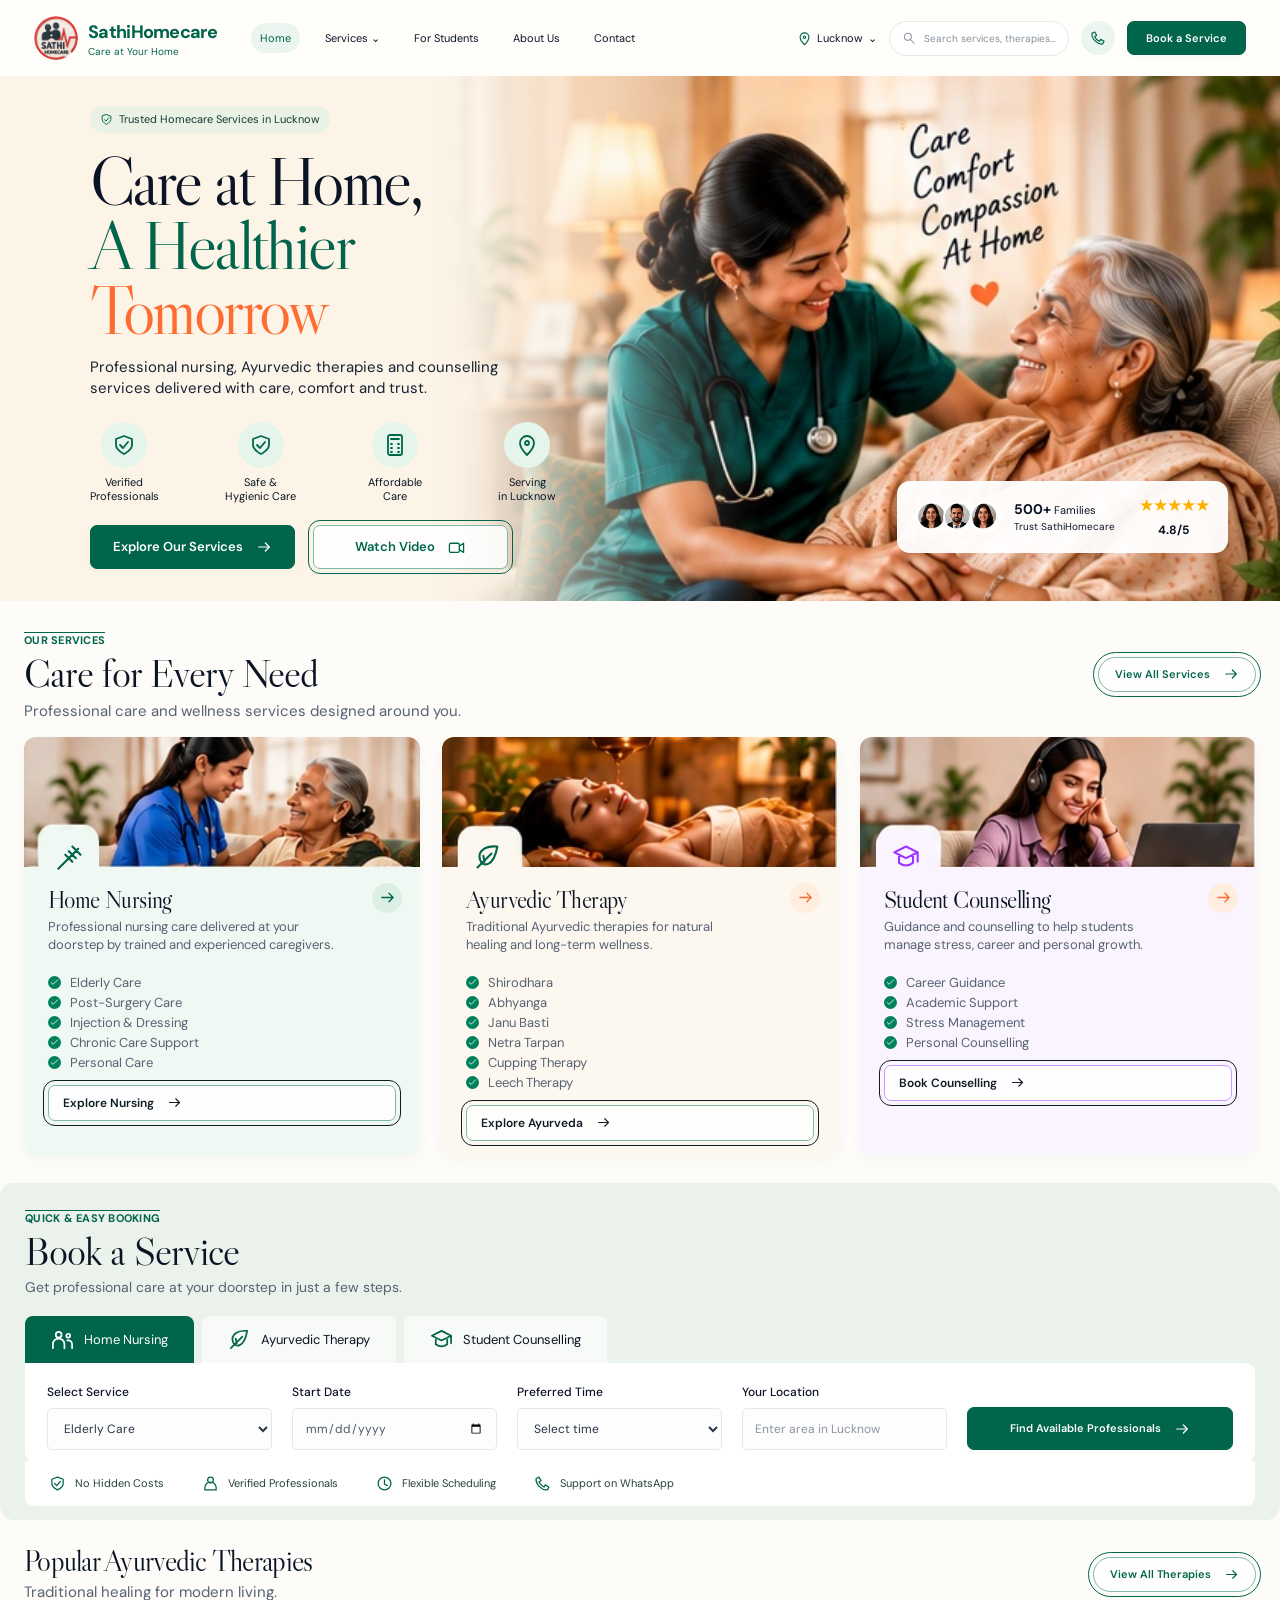
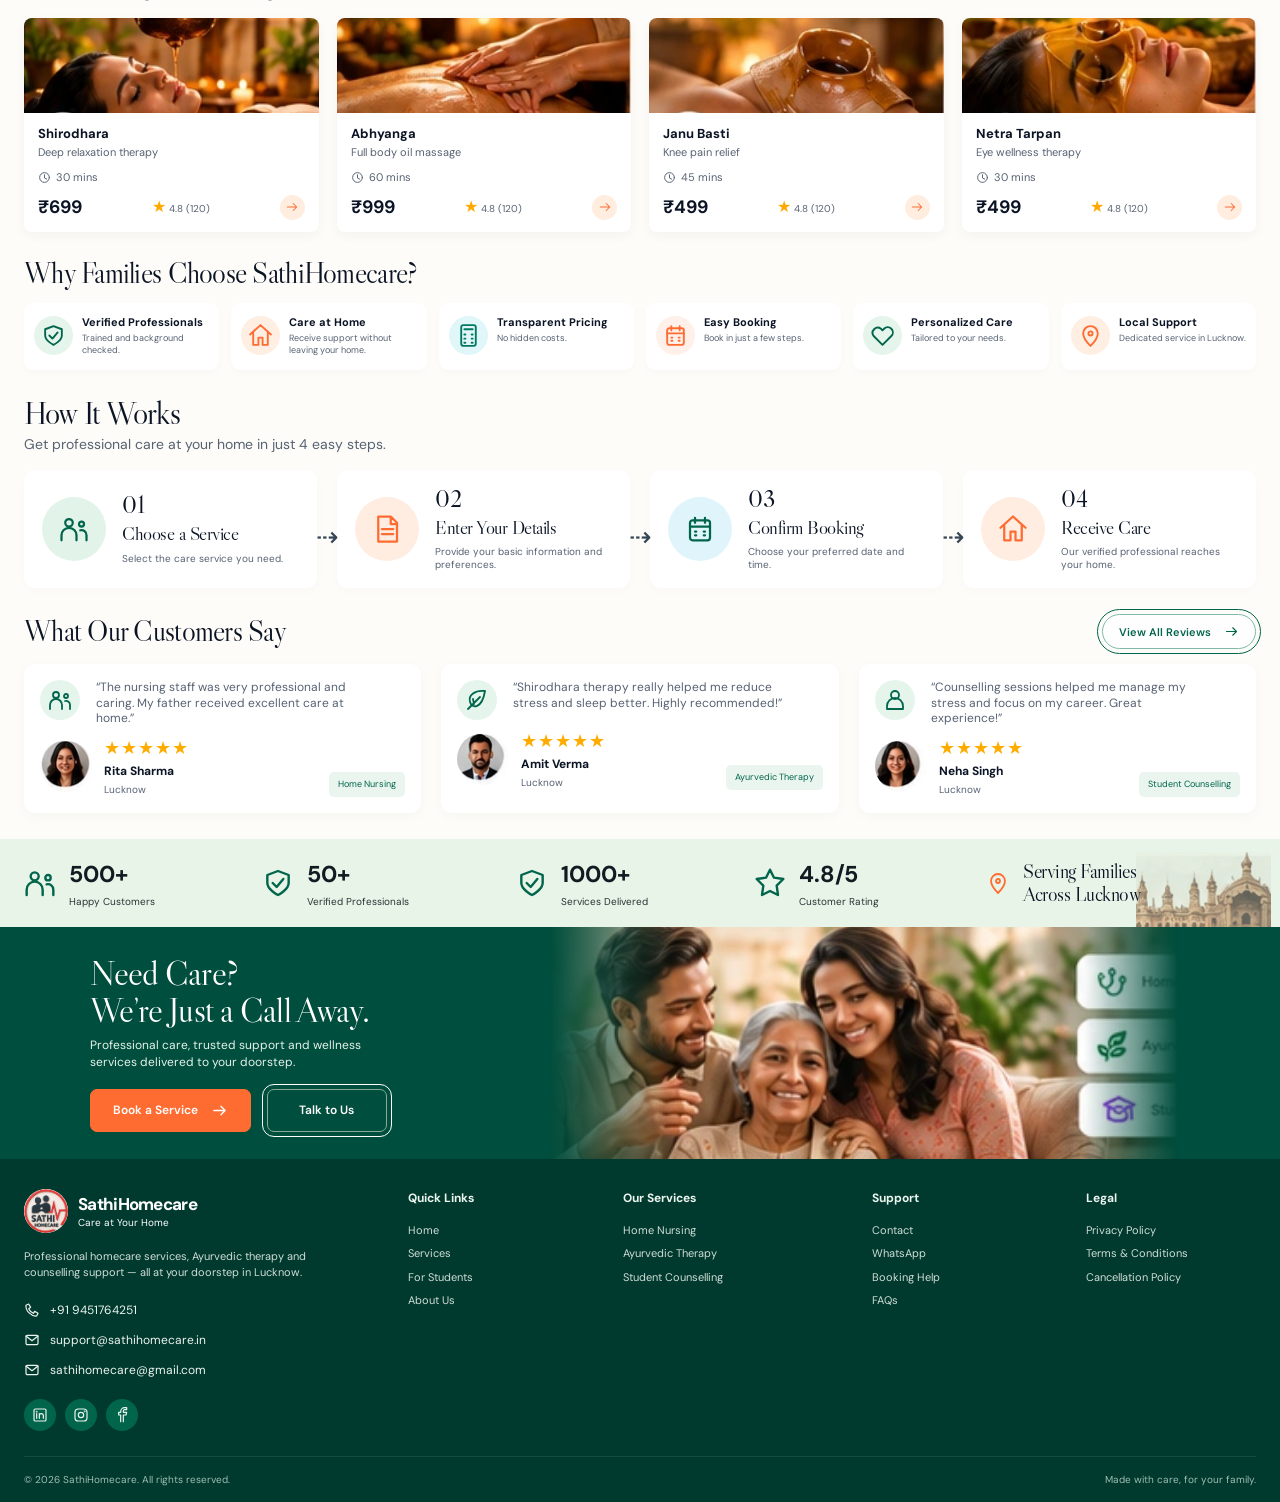
==== commit 8fc5b648: "update" ====
--- a/index.html
+++ b/index.html
@@ -5,14 +5,14 @@
     <meta charset="UTF-8" />
     <meta name="viewport" content="width=device-width, initial-scale=1.0" />
     <title>SathiHomecare | Care at Your Home</title>
-    <link rel="icon" type="image/png" href="/assets/sathi-homecare-logo.png" />
+    <link rel="icon" type="image/png" href="./assets/sathi-homecare-logo.png" />
     
     <meta name="description" content="Provides an intuitive platform for users to communicate and share messages seamlessly, enhancing connectivity and interaction.">
     <meta name="robots" content="noindex, nofollow">
     <meta property="og:title" content="Sathi">
     <meta property="og:description" content="Provides an intuitive platform for users to communicate and share messages seamlessly, enhancing connectivity and interaction.">
-    <script type="module" crossorigin src="/assets/index-DiEClBlh.js"></script>
-    <link rel="stylesheet" crossorigin href="/assets/index-DzjFhYKg.css">
+    <script type="module" crossorigin src="./assets/index-DiEClBlh.js"></script>
+    <link rel="stylesheet" crossorigin href="./assets/index-DzjFhYKg.css">
   </head>
   <body>
     
--- a/assets/index-DzjFhYKg.css
+++ b/assets/index-DzjFhYKg.css
@@ -1 +1 @@
-@import "https://fonts.googleapis.com/css2?family=DM+Sans:wght@400;450;500;550;600;650;700&family=Libre+Caslon+Display&display=swap";@layer components;@layer properties{@supports (((-webkit-hyphens:none)) and (not (margin-trim:inline))) or ((-moz-orient:inline) and (not (color:rgb(from red r g b)))){*,:before,:after,::backdrop{--tw-rotate-x:initial;--tw-rotate-y:initial;--tw-rotate-z:initial;--tw-skew-x:initial;--tw-skew-y:initial;--tw-outline-style:solid;--tw-blur:initial;--tw-brightness:initial;--tw-contrast:initial;--tw-grayscale:initial;--tw-hue-rotate:initial;--tw-invert:initial;--tw-opacity:initial;--tw-saturate:initial;--tw-sepia:initial;--tw-drop-shadow:initial;--tw-drop-shadow-color:initial;--tw-drop-shadow-alpha:100%;--tw-drop-shadow-size:initial}}}@layer theme{:root,:host{--font-sans:-apple-system, BlinkMacSystemFont, "Segoe UI", Roboto, "Helvetica Neue", "Noto Sans", Arial, sans-serif, "Apple Color Emoji", "Segoe UI Emoji", "Segoe UI Symbol", "Noto Color Emoji";--font-mono:ui-monospace, SFMono-Regular, Menlo, Monaco, Consolas, "Liberation Mono", "Courier New", monospace;--default-font-family:var(--font-sans);--default-mono-font-family:var(--font-mono)}}@layer base{*,:after,:before,::backdrop{box-sizing:border-box;border:0 solid;margin:0;padding:0}::file-selector-button{box-sizing:border-box;border:0 solid;margin:0;padding:0}html,:host{-webkit-text-size-adjust:100%;tab-size:4;line-height:1.5;font-family:var(--default-font-family,-apple-system, BlinkMacSystemFont, "Segoe UI", Roboto, "Helvetica Neue", "Noto Sans", Arial, sans-serif, "Apple Color Emoji", "Segoe UI Emoji", "Segoe UI Symbol", "Noto Color Emoji");font-feature-settings:var(--default-font-feature-settings,normal);font-variation-settings:var(--default-font-variation-settings,normal);-webkit-tap-highlight-color:transparent}hr{height:0;color:inherit;border-top-width:1px}abbr:where([title]){-webkit-text-decoration:underline dotted;text-decoration:underline dotted}h1,h2,h3,h4,h5,h6{font-size:inherit;font-weight:inherit}a{color:inherit;-webkit-text-decoration:inherit;-webkit-text-decoration:inherit;-webkit-text-decoration:inherit;-webkit-text-decoration:inherit;text-decoration:inherit}b,strong{font-weight:bolder}code,kbd,samp,pre{font-family:var(--default-mono-font-family,ui-monospace, SFMono-Regular, Menlo, Monaco, Consolas, "Liberation Mono", "Courier New", monospace);font-feature-settings:var(--default-mono-font-feature-settings,normal);font-variation-settings:var(--default-mono-font-variation-settings,normal);font-size:1em}small{font-size:80%}sub,sup{vertical-align:baseline;font-size:75%;line-height:0;position:relative}sub{bottom:-.25em}sup{top:-.5em}table{text-indent:0;border-color:inherit;border-collapse:collapse}:-moz-focusring:where(:not(iframe)){outline:auto}progress{vertical-align:baseline}summary{display:list-item}ol,ul,menu{list-style:none}img,svg,video,canvas,audio,iframe,embed,object{vertical-align:middle;display:block}img,video{max-width:100%;height:auto}button,input,select,optgroup,textarea{font:inherit;font-feature-settings:inherit;font-variation-settings:inherit;letter-spacing:inherit;color:inherit;opacity:1;background-color:#0000;border-radius:0}::file-selector-button{font:inherit;font-feature-settings:inherit;font-variation-settings:inherit;letter-spacing:inherit;color:inherit;opacity:1;background-color:#0000;border-radius:0}:where(select:is([multiple],[size])) optgroup{font-weight:bolder}:where(select:is([multiple],[size])) optgroup option{padding-inline-start:20px}::file-selector-button{margin-inline-end:4px}::placeholder{opacity:1}@supports (not ((-webkit-appearance:-apple-pay-button))) or (contain-intrinsic-size:1px){::placeholder{color:currentColor}@supports (color:color-mix(in lab, red, red)){::placeholder{color:color-mix(in oklab, currentcolor 50%, transparent)}}}textarea{resize:vertical}::-webkit-search-decoration{-webkit-appearance:none}::-webkit-date-and-time-value{min-height:1lh;text-align:inherit}::-webkit-datetime-edit{display:inline-flex}::-webkit-datetime-edit-fields-wrapper{padding:0}::-webkit-datetime-edit{padding-block:0}::-webkit-datetime-edit-year-field{padding-block:0}::-webkit-datetime-edit-month-field{padding-block:0}::-webkit-datetime-edit-day-field{padding-block:0}::-webkit-datetime-edit-hour-field{padding-block:0}::-webkit-datetime-edit-minute-field{padding-block:0}::-webkit-datetime-edit-second-field{padding-block:0}::-webkit-datetime-edit-millisecond-field{padding-block:0}::-webkit-datetime-edit-meridiem-field{padding-block:0}::-webkit-calendar-picker-indicator{line-height:1}:-moz-ui-invalid{box-shadow:none}button,input:where([type=button],[type=reset],[type=submit]){appearance:button}::file-selector-button{appearance:button}::-webkit-inner-spin-button{height:auto}::-webkit-outer-spin-button{height:auto}[hidden]:where(:not([hidden=until-found])){display:none!important}}@layer utilities{.fixed{position:fixed}.contents{display:contents}.grid{display:grid}.hidden{display:none}.inline{display:inline}.transform{transform:var(--tw-rotate-x,) var(--tw-rotate-y,) var(--tw-rotate-z,) var(--tw-skew-x,) var(--tw-skew-y,)}.overline{text-decoration-line:overline}.outline{outline-style:var(--tw-outline-style);outline-width:1px}.filter{filter:var(--tw-blur,) var(--tw-brightness,) var(--tw-contrast,) var(--tw-grayscale,) var(--tw-hue-rotate,) var(--tw-invert,) var(--tw-saturate,) var(--tw-sepia,) var(--tw-drop-shadow,)}}:root{color:#0b1425;font-synthesis:none;--green:#00654b;--green-dark:#004e3d;--mint:#e9f5ee;--orange:#ff6c32;--muted:#576273;--line:#e6e9e6;--serif:"Libre Caslon Display",Georgia,serif;background:#fdfcf8;font-family:DM Sans,sans-serif}*{box-sizing:border-box}body{margin:0}button,input,textarea,select{font:inherit}button{cursor:pointer}button,a,input,select,textarea{outline-offset:4px}button{transition:background .18s,box-shadow .18s,transform .18s}button:hover{filter:brightness(.97)}button:focus-visible{outline:2px solid var(--green)}h1,h2,h3,h4,p{margin:0}h1,h2,h3,h4{font-family:var(--serif);letter-spacing:-.025em;font-weight:600}h2{font-size:40px;line-height:1.08}h3{font-size:24px;line-height:1.15}h4{font-size:20px}p{color:var(--muted);font-size:15px;line-height:1.4}em{color:var(--green);font-style:normal}button{border:0}svg{flex-shrink:0}img{max-width:100%;display:block}.btn{background:var(--green);color:#fff;border:1px solid var(--green);white-space:nowrap;border-radius:7px;justify-content:center;align-items:center;gap:13px;min-height:43px;padding:11px 22px;font-size:13px;font-weight:600;display:inline-flex;box-shadow:0 2px 5px #004e3d09}.btn:hover{background:var(--green-dark);box-shadow:0 4px 12px #004e3d20}.btn.outline{color:var(--green);box-shadow:none;background:#ffffffdc;border-color:#80b9aa}.btn.outline:hover{background:var(--mint)}.header{z-index:30;background:#fffefb;position:relative}.nav{align-items:center;gap:34px;max-width:1400px;min-height:76px;margin:auto;padding:14px 34px;display:flex}.brand{color:var(--green);text-align:left;white-space:nowrap;background:0 0;align-items:center;gap:10px;padding:0;display:flex}.brand b{letter-spacing:-.7px;font-size:18px;font-weight:750}.brand small{font-size:10px;line-height:1.2;display:block}.brand-symbol{border:2px solid var(--green);border-radius:11px;justify-content:center;align-items:center;width:40px;height:40px;display:flex;position:relative;transform:rotate(-12deg)}.brand-symbol>svg{transform:rotate(12deg)}.brand-symbol>svg+svg{color:var(--orange);background:#fffefb;position:absolute;top:15px;left:12px}.nav nav{align-items:center;gap:16px;display:flex}.nav nav button{white-space:nowrap;color:#0b1425;background:0 0;padding:7px 9px;font-size:11px}.nav nav .nav-active{background:var(--mint);color:var(--green);border-radius:20px}.nav-dropdown{position:relative}.dropdown-menu{border:1px solid var(--line);background:#fff;border-radius:8px;flex-direction:column;min-width:200px;padding:8px;display:none;position:absolute;top:100%;left:0;box-shadow:0 8px 26px #002e3520}.nav-dropdown:hover .dropdown-menu,.nav-dropdown:focus-within .dropdown-menu{display:flex}.nav .dropdown-menu button{text-align:left;padding:12px}.nav-right{align-items:center;gap:12px;margin-left:auto;display:flex}.nav-right .btn{min-height:34px;padding:8px 18px;font-size:11px}.nav-location{white-space:nowrap;align-items:center;gap:5px;font-size:11px;display:flex}.nav-location svg{color:var(--green)}.nav-search{border:1px solid var(--line);color:#85909a;background:#fff;border-radius:30px;align-items:center;gap:8px;padding:9px 12px;font-size:10px;display:flex}.phone-circle{background:var(--mint);color:var(--green);border-radius:50%;place-items:center;width:34px;height:34px;display:grid}.hero{isolation:isolate;background:#fcf4e7;align-items:center;max-width:1600px;min-height:470px;margin:auto;display:flex;position:relative;overflow:hidden}.hero:before{content:"";z-index:2;mix-blend-mode:multiply;pointer-events:none;background:url(/assets/leaves.webp) 0 0/100% 100%;width:65px;height:100%;position:absolute;top:0;left:-5px}.hero-photo{z-index:-1;background-position:50%;background-size:cover;width:66%;position:absolute;top:0;bottom:0;right:0}.hero-photo:after{content:"";background:linear-gradient(90deg,#fcf4e7 0%,#fcf4e7ed 5%,#fcf4e745 24%,#0000 38%);position:absolute;inset:0}.hero-content{z-index:3;width:51%;padding:30px 0 32px 7%;position:relative}.eyebrow{color:#133b32;background:#e8f2e6e8;border-radius:20px;align-items:center;gap:6px;margin-bottom:16px;padding:5px 10px;font-size:11px;display:inline-flex}.eyebrow svg{color:var(--green)}h1{letter-spacing:-2.6px;font-size:68px;font-weight:600;line-height:.95}h1 strong{color:var(--orange);font-weight:600}.hero-content>p{color:#172235;max-width:455px;margin-top:15px;font-size:15px;line-height:1.35}.hero-content>h3{letter-spacing:-.4px;margin-top:14px;font-family:DM Sans,sans-serif;font-size:19px;font-weight:600}.hero-features{justify-content:space-between;gap:30px;max-width:470px;margin-top:24px;display:flex}.hero-features>div{text-align:center;flex-direction:column;align-items:center;gap:7px;min-width:65px;font-size:11px;line-height:1.3;display:flex}.icon-disc{width:46px;height:46px;color:var(--green);background:#e5f5ec;border-radius:50%;flex-shrink:0;justify-content:center;align-items:center;display:inline-flex}.hero-actions{gap:18px;margin-top:22px;display:flex}.hero-actions .btn{min-width:195px}.trust-card{z-index:4;background:#fffffff2;border-radius:13px;align-items:center;gap:12px;padding:13px 19px;font-size:11px;line-height:1.35;display:flex;position:absolute;bottom:48px;right:4.1%;box-shadow:0 4px 20px #22222212}.trust-card b{font-size:14px}.trust-card small{font-size:10px}.avatar-stack{padding-left:5px;display:flex}.avatar-stack img{object-fit:cover;border:2px solid #fff;border-radius:50%;width:32px;height:32px;margin-left:-5px}.rating{color:#ffb000;letter-spacing:-1px;text-align:center;margin-left:12px;font-size:17px}.rating b{color:#0b1425;letter-spacing:0;font-size:12px}.section{max-width:1280px;margin:26px auto;padding:0 24px}.section-title{justify-content:space-between;align-items:center;gap:20px;margin-bottom:15px;display:flex}.section-title .btn{border-radius:30px;min-height:35px;padding:8px 16px;font-size:11px}.section p{margin-top:5px}.overline{letter-spacing:.25px;color:var(--green);margin-bottom:4px;font-size:11px;font-weight:700;display:inline-block}.home-services{grid-template-columns:repeat(3,1fr);gap:22px;display:grid}.category-card{background:#f0f8f3;border-radius:12px;overflow:hidden;box-shadow:0 4px 16px #28322909}.category-1{background:#fcf7ef}.category-2{background:#faf4ff}.card-photo{aspect-ratio:3.04;object-fit:cover;width:100%}.category-body{min-height:265px;padding:19px 24px 14px;position:relative}.card-icon{width:59px;height:55px;color:var(--green);background:#f0f8f3;border-radius:14px 14px 0 0;place-items:center;display:grid;position:absolute;top:-37px;left:16px}.category-1 .card-icon{background:#fcf7ef}.category-2 .card-icon{color:#9c36ff;background:#faf4ff}.category-body h3{font-size:24px}.category-body p{max-width:290px;min-height:48px;font-size:13px;line-height:1.35}.checks{flex-direction:column;gap:5px;margin:11px 0;padding:0;list-style:none;display:flex}.checks li{color:var(--muted);align-items:flex-start;gap:9px;font-size:13px;line-height:1.3;display:flex}.checks li>span{color:#fff;background:#00815b;border-radius:50%;flex-shrink:0;place-items:center;width:13px;height:13px;margin-top:1px;display:grid}.category-body .checks{gap:3px;margin-top:9px}.category-body .btn{color:#111b23;justify-content:flex-start;width:100%;min-height:36px;margin-top:2px;padding:8px 14px;font-size:12px}.category-2 .btn{border-color:#c99aff}.circle-arrow{width:30px;height:30px;color:var(--orange);background:#ffeddf;border-radius:50%;place-items:center;display:grid}.category-body>.circle-arrow{position:absolute;top:16px;right:18px}.category-0 .circle-arrow{color:var(--green);background:#dcefe5}.quick-book{background:#eaf2eb;border-radius:14px;margin-top:28px;padding:22px 25px 14px;position:relative;overflow:hidden}.quick-book h2{font-size:40px}.quick-book>p{margin-bottom:18px;font-size:14px}.booking-tabs{gap:8px;display:flex}.booking-tabs button{background:#f8faf8;border-radius:8px 8px 0 0;align-items:center;gap:10px;padding:12px 26px;font-size:13px;display:flex}.booking-tabs svg{color:var(--green)}.booking-tabs .active{background:var(--green);color:#fff}.booking-tabs .active svg{color:#fff}.quick-form{background:#fff;border-radius:0 9px 9px;grid-template-columns:1.1fr 1fr 1fr 1fr 1.3fr;align-items:end;gap:20px;padding:20px 22px 12px;display:grid}.field{flex-direction:column;gap:7px;min-width:0;font-size:12px;font-weight:500;display:flex}.field>span{display:block}.field input,.field select,.field textarea,textarea{color:#293447;outline-color:var(--green);background:#fdfdfd;border:1px solid #e4e7eb;border-radius:5px;width:100%;min-width:0;min-height:40px;padding:11px 12px;font-size:12px;font-weight:400}.field select{appearance:auto;padding-right:5px}.field input::placeholder,textarea::placeholder{color:#8b93a2}.field input[type=date]{color:#4e5b6e}.assurances{justify-content:space-between;align-items:center;gap:20px;padding:16px 20px 2px;display:flex}.assurances>span{color:#264237;align-items:center;gap:9px;font-size:11px;display:flex}.assurances svg{color:var(--green)}.quick-book .assurances{background:#fff;border-radius:0 0 9px 9px;justify-content:flex-start;gap:38px;margin-top:-1px;padding:14px 24px}.quick-form .btn{padding:11px 14px;font-size:11px}.smaller{font-size:29px}.popular-grid{grid-template-columns:repeat(4,1fr);gap:18px;display:grid}.popular-card{text-align:left;background:#fff;border-radius:8px;padding:0;overflow:hidden;box-shadow:0 4px 12px #29382b0b}.popular-card>img{aspect-ratio:3.1;object-fit:cover;width:100%}.popular-card>div{padding:11px 14px}.popular-card h4{letter-spacing:0;font-family:DM Sans,sans-serif;font-size:13px;font-weight:700}.popular-card p{margin-top:1px;font-size:11px}.duration{color:var(--muted);align-items:center;gap:5px;margin-top:9px;font-size:11px;display:flex}.popular-price{justify-content:space-between;align-items:center;margin-top:8px;display:flex}.popular-price b{font-size:18px}.popular-price>span:not(.circle-arrow){color:var(--muted);font-size:10px}.popular-price i{color:#ffa800;font-size:16px;font-style:normal}.popular-price .circle-arrow{width:25px;height:25px}.why-grid{grid-template-columns:repeat(6,1fr);gap:12px;margin-top:14px;display:grid}.why-grid>div{background:#fff;border-radius:9px;gap:9px;padding:13px 10px;display:flex;box-shadow:0 3px 9px #28382b05}.why-grid b{font-size:11px;line-height:1.2;display:block}.why-grid p{margin-top:4px;font-size:9px;line-height:1.3}.why-grid .icon-disc{width:39px;height:39px}.color-1{color:var(--orange);background:#ffeee2}.color-2{color:#007962;background:#e1f6f8}.color-3{color:var(--orange);background:#fff0e9}.process h2{font-size:32px}.process>p{font-size:14px}.process-grid{grid-template-columns:repeat(4,1fr);gap:20px;margin-top:15px;display:grid}.process-item{background:#fff;border-radius:11px;align-items:center;gap:16px;padding:17px 18px;display:flex;position:relative;box-shadow:0 3px 12px #25332405}.large-disc{width:64px;height:64px;color:var(--green);background:#e2f4e9;border-radius:50%;flex-shrink:0;place-items:center;display:grid}.large-disc.color-1,.large-disc.color-3{color:var(--orange);background:#ffede1}.large-disc.color-2{background:#e0f5fb}.step-number{font-family:var(--serif);font-size:24px;line-height:1}.process-item h4{font-size:19px}.process-item p{margin-top:3px;font-size:10px;line-height:1.3}.process-arrow{z-index:2;color:#354555;font-size:27px;position:absolute;top:40%;right:-22px}.review-grid{grid-template-columns:repeat(3,1fr);gap:20px;display:grid}.review-grid article{background:#fff;border-radius:11px;padding:16px;box-shadow:0 3px 13px #25332408}.review-quote{gap:16px;display:flex}.review-quote .icon-disc{width:40px;height:40px}.review-quote p{max-width:275px;margin-top:0;font-size:12px;line-height:1.3}.review-person{align-items:center;gap:12px;margin-top:8px;display:flex}.review-person>img{object-fit:cover;border-radius:50%;width:52px;height:52px}.review-person b,.review-person small{font-size:12px;display:block}.review-person small{color:var(--muted);margin-top:2px;font-size:10px}.stars{color:#ffac00;letter-spacing:1px;font-size:18px}.service-tag{background:var(--mint);color:var(--green);white-space:nowrap;border-radius:5px;align-self:end;margin-left:auto;padding:6px 9px;font-size:9px}.stats{background:#e9f4e9;margin-top:22px}.stats-inner{justify-content:space-between;align-items:center;gap:30px;max-width:1280px;margin:auto;padding:18px 24px;display:flex}.stats-inner>div{color:var(--green);align-items:center;gap:13px;display:flex}.stats-inner b{color:#111b22;font-size:23px}.stats-inner span{color:#283435;margin-top:2px;font-size:10px;display:block}.stats-inner .lucknow{align-self:stretch;min-width:270px;position:relative}.lucknow svg{color:var(--orange)}.lucknow h3{z-index:1;color:#0b1425;font-size:20px}.lucknow img{object-fit:cover;opacity:.65;mix-blend-mode:multiply;width:135px;height:75px;position:absolute;bottom:-18px;right:-15px}.care-cta{background:var(--green-dark);color:#fff;max-width:1600px;min-height:220px;margin:auto;padding:27px max(7%,24px);display:flex;position:relative;overflow:hidden}.care-cta>div{z-index:2;position:relative}.care-cta h2{font-size:35px}.care-cta p{color:#e5f3eb;margin-top:8px;font-size:12px}.care-cta>div>div{gap:16px;margin-top:18px;display:flex}.care-cta .btn{background:var(--orange);border-color:var(--orange);font-size:12px}.care-cta .outline{color:#fff;background:0 0;border-color:#86ac95;min-width:120px}.care-cta>img{object-fit:cover;width:49%;height:100%;position:absolute;top:0;right:8%;-webkit-mask-image:linear-gradient(90deg,#0000,#000 20% 85%,#0000);mask-image:linear-gradient(90deg,#0000,#000 20% 85%,#0000)}footer{color:#ecf4ee;background:#003a2f;padding:30px 24px 0}.footer-inner{grid-template-columns:2fr 1fr 1.2fr 1fr 1fr;gap:45px;max-width:1232px;margin:auto;display:grid}.footer-brand .brand{color:#fff}.footer-brand .brand-symbol{border-color:#c0dfce}.footer-brand .brand b{font-size:17px}.footer-brand p{color:#d0ddd5;max-width:285px;margin-top:15px;font-size:11px;line-height:1.5}.footer-links{flex-direction:column;align-items:start;gap:7px;display:flex}.footer-links>b{margin-bottom:8px;font-size:12px}.footer-links button{color:#d0ddd5;background:0 0;padding:0;font-size:11px}.footer-links button:hover{color:#fff;text-decoration:underline}.socials{gap:9px;margin-top:16px;display:flex}.socials button{color:#fff;background:#075744;border-radius:50%;width:25px;height:25px;font-size:13px;font-weight:700}.copyright{color:#9fbeb0;border-top:1px solid #ffffff15;justify-content:space-between;max-width:1232px;margin:25px auto 0;padding:15px 0;font-size:10px;display:flex}.service-section>p{margin:7px 0 20px}.service-grid{grid-template-columns:repeat(3,1fr);gap:20px;display:grid}.service-grid.four-cols{grid-template-columns:repeat(4,1fr);gap:17px}.service-card{background:#fff;border-radius:12px;overflow:hidden;box-shadow:0 4px 13px #26342c09}.service-card>img{aspect-ratio:3;object-fit:cover;width:100%}.service-body{padding:19px 24px 17px;position:relative}.service-body .card-icon{background:#edf8f1;border-radius:50%;width:57px;height:57px;top:-34px}.service-body h3{z-index:1;font-size:25px;position:relative}.service-body>p{min-height:40px;font-size:14px;line-height:1.3}.service-body .checks{gap:6px;margin-top:12px}.service-card-bottom{justify-content:space-between;align-items:flex-end;gap:10px;margin-top:14px;display:flex}.service-card-bottom small{color:var(--muted);font-size:10px;font-weight:400;display:block}.service-card-bottom b{font-size:20px;display:block}.service-card-bottom b small{color:#0b1425;font-size:12px;display:inline}.service-card-bottom>button{background:var(--mint);color:var(--green);border-radius:8px;align-items:center;gap:10px;margin-left:auto;padding:10px 14px;font-size:12px;font-weight:600;display:flex}.four-cols .service-body{padding:17px 18px 14px}.four-cols .service-body h3{font-size:22px}.four-cols .service-body>p{min-height:50px;margin-left:22px;font-size:12px}.four-cols .service-body .checks li{font-size:11px}.four-cols .service-card-bottom>button{gap:7px;padding:9px 10px;font-size:11px}.calculator{background:#eaf3eb;border-radius:16px;padding:16px 17px}.calculator-heading{align-items:center;gap:17px;margin-bottom:17px;display:flex}.calculator-heading h2{font-size:37px}.calculator-heading p{font-size:14px}.calculator-heading .large-disc{background:#fff;width:72px;height:72px}.price-note{background:#fff9ef;border-radius:11px;align-items:center;gap:13px;width:365px;margin-left:auto;padding:12px 16px;display:flex}.price-note>b{color:var(--orange);background:#ffead5;border-radius:50%;flex-shrink:0;place-items:center;width:35px;height:35px;font-size:21px;display:grid}.price-note small{color:#40505a;font-size:10px;line-height:1.4}.calculator-form{background:#fff;border-radius:11px;padding:18px 20px}.calculator-top{grid-template-columns:1.4fr 3.5fr 1fr;gap:20px;display:grid}.calculator-bottom{grid-template-columns:1.3fr 1.3fr 1.5fr 1.1fr;align-items:end;gap:20px;margin-top:15px;display:grid}.plan-options{flex-wrap:nowrap;gap:9px;display:flex}.plan-option{text-align:center;color:#111b2c;background:#fff;border:1px solid #e4e7eb;border-radius:6px;flex-direction:column;flex:1;justify-content:center;align-items:center;min-width:0;min-height:78px;padding:12px 9px 9px;display:flex;position:relative}.plan-option.selected,.choice-row .selected,.proceed-option.selected{background:#eff9f3;border:1px solid #008265}.plan-option b{white-space:nowrap;font-size:12px;font-weight:600}.plan-option small{color:var(--muted);font-size:10px;line-height:1.3;display:block}.plan-option strong{margin-top:6px;font-size:17px}.plan-option strong small{color:#111b2c;display:inline}.radio-dot{color:#fff;background:#fff;border:1.6px solid #c9ced7;border-radius:50%;flex-shrink:0;justify-content:center;align-items:center;width:16px;height:16px;display:inline-flex}.selected .radio-dot{background:#00815c;border-color:#00815c}.plan-option .radio-dot{width:13px;height:13px;position:absolute;top:13px;left:8px}.plan-option.selected .radio-dot{background:var(--green);color:#fff;border-color:var(--green)}.popular{background:var(--orange);color:#fff;white-space:nowrap;border-radius:20px;padding:3px 8px;font-size:9px;position:absolute;top:-11px;left:50%;transform:translate(-50%)}.estimate{background:#eff8f2;border-radius:8px;flex-direction:column;justify-content:center;padding:13px 20px;display:flex}.estimate span{font-size:11px}.estimate strong{margin-top:6px;font-size:28px}.stepper{background:#fdfdfd;border:1px solid #e4e7eb;border-radius:5px;justify-content:space-between;align-items:center;min-height:40px;display:flex}.stepper button{color:#4d5d77;background:0 0;border-right:1px solid #eee;padding:7px 20px;font-size:20px}.stepper button:last-child{border:0;border-left:1px solid #eee}.stepper span{font-size:13px}.choice-row{gap:12px;display:flex}.choice-row>button{color:#142234;text-align:left;background:#fff;border:1px solid #e4e7eb;border-radius:7px;flex:1;justify-content:center;align-items:center;gap:12px;padding:12px 14px;font-size:12px;display:flex}.choice-row b{font-size:12px;display:block}.choice-row small{color:var(--muted);margin-top:3px;font-size:11px;line-height:1.3;display:block}.choice-row svg{color:var(--green)}.booking-hero{min-height:400px}.booking-hero h1{font-size:61px}.booking-shell{z-index:5;background:#fff;border-radius:20px 20px 0 0;max-width:1340px;margin:-12px auto 0;padding:0 26px 30px;position:relative}.booking-progress{grid-template-columns:repeat(4,1fr);gap:20px;padding:23px 10px 30px;display:grid}.booking-progress>div{align-items:center;gap:13px;display:flex}.booking-progress>div>span{background:#eef0f3;border-radius:50%;flex-shrink:0;place-items:center;width:44px;height:44px;font-size:19px;font-weight:600;display:grid}.booking-progress>div>span.done{background:var(--green);color:#fff}.booking-progress b{font-size:12px;font-weight:600;display:block}.booking-progress small{color:var(--muted);margin-top:4px;font-size:11px;display:block}.booking-progress svg{color:#637288;margin-left:auto}.booking-layout{grid-template-columns:1.7fr 1fr;gap:24px;display:grid}.booking-form{background:#fff;border:1px solid #f1f2f0;border-radius:13px;padding:20px 25px;box-shadow:0 4px 16px #25352b04}.booking-form>h2{font-size:35px}.booking-form>p{margin:5px 0 19px;font-size:13px}.form-section{margin:20px 0}.form-section h3{margin-bottom:12px;font-size:22px}.form-section h3 small{color:var(--muted);letter-spacing:0;font-family:DM Sans,sans-serif;font-size:12px;font-weight:400}.form-section-heading{justify-content:space-between;align-items:center;gap:10px;display:flex}.form-section-heading>button{color:var(--green);background:0 0;font-size:12px;text-decoration:underline}.form-section-heading h3{margin-bottom:6px}.selected-service{border:1px solid var(--line);border-radius:9px;align-items:center;gap:17px;padding:8px;display:flex}.selected-service img{object-fit:cover;border-radius:6px;width:145px;height:75px}.selected-service h3{margin-bottom:3px;font-size:20px}.selected-service p{font-size:12px;line-height:1.3}.selected-service>svg{color:#69798b;flex-shrink:0;margin-left:auto}.form-section .form-subtitle{margin-top:20px;margin-bottom:10px;font-size:20px}.input-grid{grid-template-columns:repeat(2,1fr);gap:12px 15px;display:grid}.input-grid+.field{margin-top:12px}.field textarea,textarea{resize:vertical;min-height:67px}.phone-input,.input-icon{background:#fdfdfd;border:1px solid #e4e7eb;border-radius:5px;align-items:center;display:flex;overflow:hidden}.phone-input span{white-space:nowrap;background:#f3f5f6;border-right:1px solid #e4e7eb;padding:11px;font-size:12px}.phone-input input,.input-icon input{border:0;min-width:0}.input-icon svg{color:#516580;margin-left:10px}.patient-grid{grid-template-columns:1.4fr .8fr 1fr;gap:15px;display:grid}.requirements{grid-template-columns:repeat(3,1fr);gap:8px;margin-bottom:13px;display:grid}.requirements label{color:var(--muted);align-items:center;gap:7px;font-size:11px;display:flex}input[type=checkbox]{accent-color:var(--green);width:16px;height:16px}.payment-panel{border-top:1px solid #f2f3f0;margin-bottom:0;padding-top:15px}.payment-panel h3{align-items:center;gap:10px;display:flex}.payment-panel h3>small{align-items:center;gap:5px;margin-left:12px;font-size:10px;display:flex}.payment-options{gap:10px}.payment-options>button{gap:22px;padding:9px;font-size:11px}.small-label{margin:9px 0 5px;font-size:11px;display:block}.upi-apps{grid-template-columns:repeat(4,1fr);gap:10px;display:grid}.upi-apps>button{border:1px solid var(--line);background:#fff;border-radius:6px;justify-content:center;align-items:center;gap:7px;padding:8px;font-size:10px;display:flex}.upi-logo{color:#fff;background:#4285f4;border-radius:50%;place-items:center;width:21px;height:21px;font-size:12px;font-weight:700;display:grid}.upi-1{background:#8423b6}.upi-2{background:#00bcdf;font-size:9px}.upi-3{background:#159753}.pay-button{width:100%;min-height:51px;margin-top:12px;font-size:16px}.secure-text{text-align:center;justify-content:center;align-items:center;gap:6px;margin-top:11px;display:flex;font-size:10px!important}.booking-sidebar>section{border:1px solid #f0f1ee;border-radius:13px;margin-bottom:20px;padding:24px 21px;box-shadow:0 3px 14px #28322404}.booking-sidebar h2{font-size:29px}.summary-service{align-items:center;gap:16px;margin:20px 0 15px;display:flex}.summary-service>img{object-fit:cover;border-radius:6px;width:110px;height:68px}.summary-service h3{font-size:20px}.summary-service p{margin-top:5px;font-size:11px}.summary dl{margin:14px 0 19px}.summary dl>div{color:var(--muted);border-top:1px solid #e9ebef;grid-template-columns:1fr 1.1fr;gap:12px;padding:12px 0;font-size:12px;display:grid}.summary dd{margin:0}.summary dd b{text-align:right;color:#111c30;font-size:15px;display:block}.summary>h3{border-top:1px dashed var(--line);padding-top:18px;font-size:22px}.summary>h3+dl>div{border:0;padding:8px 0}.summary-total{background:#eff9f3;border-radius:7px;justify-content:space-between;align-items:center;padding:13px;display:flex}.summary-total h3{font-size:25px}.summary-total>b{font-size:29px}.proceed-panel>h2{margin-bottom:15px;font-size:26px}.proceed-option{text-align:left;border:1px solid var(--line);background:#fff;border-radius:9px;width:100%;margin-bottom:12px;padding:18px 16px;display:block}.proceed-option:last-child{margin-bottom:0}.proceed-option>div{align-items:flex-start;gap:13px;display:flex}.proceed-option .radio-dot{margin-top:7px}.proceed-option h3{margin-bottom:5px;font-size:21px}.proceed-option p{font-size:11px;line-height:1.45}.proceed-option .checks{gap:8px;margin:15px 0 0 44px}.proceed-option .checks li{font-size:11px}.modal-backdrop{z-index:100;-webkit-backdrop-filter:blur(5px);backdrop-filter:blur(5px);background:#001e22a8;justify-content:center;align-items:center;padding:24px;display:flex;position:fixed;inset:0}.modal{background:#fffefa;border-radius:17px;width:100%;max-width:530px;max-height:90vh;padding:30px;position:relative;overflow:auto;box-shadow:0 30px 80px #0003}.modal-close{z-index:2;color:#243e33;background:#fff;border-radius:50%;width:30px;height:30px;font-size:26px;line-height:1;position:absolute;top:10px;right:12px}.modal h2{margin:12px 0;font-size:35px}.modal p{margin:12px 0;font-size:14px;line-height:1.6}.modal form{flex-direction:column;gap:16px;margin-top:20px;display:flex}.modal .checks{margin:20px 0}.detail-photo{object-fit:cover;width:calc(100% + 60px);max-width:none;height:170px;margin:-30px -30px 20px}.detail-bottom{border-top:1px solid var(--line);justify-content:space-between;align-items:center;gap:10px;padding-top:15px;display:flex}.detail-bottom>strong{font-size:15px}.detail-bottom .btn{padding:10px 15px;font-size:12px}.review-summary{background:var(--mint);border-radius:9px;flex-direction:column;gap:10px;padding:18px;display:flex}.review-summary span{color:var(--muted);font-size:13px}.review-summary strong{font-size:26px}.notice{background:#fff3e6;border-radius:8px;padding:12px;font-size:12px!important}.review-line{border-top:1px solid var(--line);padding-top:10px}@media (width>=1450px){.hero{min-height:530px}.hero-content{padding-left:9%}h1{font-size:77px}.hero-content>p{font-size:16px}.hero-features{margin-top:29px}.hero-actions{margin-top:25px}}@media (width<=1200px){.nav{gap:20px;padding:12px 24px}.nav nav{gap:5px}.nav-search{display:none}.nav-right{gap:9px}.hero{min-height:430px}.hero-content{width:52%;padding-left:6.5%}h1{font-size:61px}.hero-content>p{max-width:385px;font-size:13px}.hero-content>h3{font-size:17px}.hero-features{gap:12px}.hero-actions .btn{min-width:170px}.category-body{padding:18px 20px 14px}.section{max-width:1100px;margin:24px auto}.quick-form{gap:13px;padding:18px}.why-grid{gap:6px}.why-grid>div{gap:7px;padding:10px 8px}.why-grid .icon-disc{width:34px;height:34px}.why-grid .icon-disc svg{width:22px}.process-item{gap:11px;padding:14px 12px}.process-item .large-disc{width:52px;height:52px}.process-item h4{font-size:17px}.process-grid{gap:15px}.service-body{padding:18px}.service-body h3{font-size:23px}.service-body p,.service-body .checks li{font-size:12px}.four-cols .service-body h3{font-size:19px}.four-cols .service-body{padding:17px 14px 14px}.four-cols .service-card-bottom>button{padding:9px 7px;font-size:10px}.four-cols .service-card-bottom b{font-size:18px}.booking-shell{padding:0 24px 25px}.booking-form{padding:20px}.booking-layout{gap:18px}.booking-hero h1{font-size:52px}.plan-option b{font-size:10px}.plan-option strong{font-size:15px}.plan-option .radio-dot{width:11px;height:11px;left:5px}.plan-option{padding:12px 5px 9px}.plan-option small{font-size:9px}.summary-total h3{font-size:22px}.booking-sidebar>section{padding:22px 18px}.requirements{grid-template-columns:repeat(2,1fr)}.stats-inner{gap:15px}.stats-inner .lucknow{min-width:230px}.stats-inner b{font-size:21px}.price-note{width:310px}.calculator-top{grid-template-columns:1.3fr 3.5fr .9fr;gap:15px}.calculator-bottom{gap:15px}.hero-features .icon-disc{width:44px;height:44px}}@media (width<=900px){.nav{gap:20px;min-height:65px;padding:12px 20px}.nav nav{margin-left:auto}.nav nav button{padding:6px;font-size:10px}.nav-right .nav-location,.nav-right .phone-circle,.nav-right .outline{display:none}.brand b{font-size:16px}.brand-symbol{width:34px;height:34px}.nav-right .btn{padding:8px 12px;font-size:10px}.hero{min-height:400px}.hero-content{width:57%;padding-left:7%}h1{font-size:52px}.hero-photo{background-position:50%;width:67%}.hero-features{gap:7px;max-width:360px}.hero-features>div{min-width:55px;font-size:10px}.hero-content>p{max-width:340px;font-size:12px}.hero-actions{gap:10px}.hero-actions .btn{min-width:140px;padding:10px 14px;font-size:11px}.trust-card{gap:8px;padding:10px 12px;bottom:28px;right:3%}.trust-card .rating{display:none}.trust-card b{font-size:12px}.trust-card{font-size:10px}.home-services{gap:15px}.section{padding:0 22px}.category-body{padding:19px 16px 13px}.category-body h3{font-size:21px}.category-body p{min-height:48px;font-size:11px}.category-body .checks li{font-size:11px}.category-body .btn{padding:8px 10px;font-size:10px}.quick-book{margin-left:22px;margin-right:22px;padding:20px 22px 12px}.quick-form{grid-template-columns:repeat(4,1fr);gap:12px}.quick-form>.btn{grid-column:1/-1}.quick-book .assurances{justify-content:space-between;gap:15px}.assurances>span{gap:5px;font-size:9px}.why-grid{grid-template-columns:repeat(3,1fr);gap:12px}.why-grid>div{gap:12px;padding:12px}.why-grid b{font-size:12px}.why-grid p{font-size:10px}.process-grid{grid-template-columns:repeat(2,1fr);gap:15px}.process-item{gap:18px}.process-item h4{font-size:20px}.process-item p{font-size:11px}.process-arrow{display:none}.review-grid{gap:12px}.review-grid article{padding:14px}.review-quote{gap:10px}.review-quote p{font-size:11px}.review-quote .icon-disc{width:30px;height:30px}.review-person{gap:8px}.review-person>img{width:39px;height:39px}.service-tag{display:none}.stats-inner{flex-wrap:wrap;justify-content:space-around;gap:15px}.stats-inner .lucknow{display:none}.care-cta{min-height:215px;padding-left:6%}.care-cta h2{font-size:32px}.footer-inner{grid-template-columns:1.6fr 1fr 1.2fr 1fr;gap:25px}.footer-links:last-child{display:none}.service-grid{gap:15px}.service-grid.four-cols{grid-template-columns:repeat(2,1fr)}.four-cols .service-body h3{font-size:25px}.four-cols .service-body>p{min-height:38px;margin-left:0;font-size:13px}.four-cols .service-body .checks li{font-size:12px}.four-cols .service-card-bottom>button{padding:10px 14px;font-size:12px}.service-body h3{font-size:21px}.service-body .checks li{font-size:11px}.service-body{padding:17px 15px 14px}.service-card-bottom>button{gap:7px;padding:9px;font-size:10px}.service-body>p{min-height:46px}.calculator{margin-left:22px;margin-right:22px;padding:17px}.calculator-heading h2{font-size:32px}.calculator-heading .large-disc{width:60px;height:60px}.calculator-heading p{font-size:12px}.price-note{width:235px;padding:10px}.price-note small{font-size:9px}.calculator-top{grid-template-columns:1fr 2.6fr}.calculator-top .estimate{flex-direction:row;grid-column:1/-1;justify-content:space-between;align-items:center;padding:10px 15px}.estimate strong{margin:0;font-size:24px}.calculator-bottom{grid-template-columns:1fr 1fr}.calculator-top>.field:last-child{grid-column:1/-1}.booking-hero{min-height:365px}.booking-hero h1{font-size:45px}.booking-progress{gap:10px;padding:22px 0}.booking-progress>div{gap:8px}.booking-progress>div>span{width:34px;height:34px;font-size:15px}.booking-progress b{font-size:10px}.booking-progress small{font-size:9px}.booking-progress svg{display:none}.booking-layout{grid-template-columns:1.5fr 1fr;gap:14px}.booking-form{padding:16px}.booking-form>h2{font-size:30px}.booking-form>p{font-size:11px}.booking-sidebar>section{padding:18px 14px}.booking-sidebar h2{font-size:25px}.summary-service{gap:10px}.summary-service>img{width:75px;height:60px}.summary-service h3{font-size:18px}.summary dl>div{gap:7px;font-size:11px}.summary-total h3{font-size:20px}.summary-total>b{font-size:24px}.proceed-option{padding:13px 10px}.proceed-option>div{gap:9px}.proceed-option>div>svg{width:25px}.proceed-option h3{font-size:18px}.proceed-option p{font-size:10px}.proceed-option .checks{margin-left:25px}.proceed-option .checks li{font-size:10px}.selected-service img{width:94px;height:67px}.selected-service{gap:10px}.selected-service p{font-size:10px}.selected-service h3{font-size:18px}.booking-form .plan-options{grid-template-columns:repeat(2,1fr);gap:10px;display:grid}.booking-form .plan-option b{font-size:12px}.booking-form .plan-option strong{font-size:16px}.form-section h3{font-size:21px}.choice-row{gap:8px}.choice-row>button{gap:8px;padding:10px 7px}.choice-row b{font-size:11px}.choice-row small{font-size:9px}.choice-row .radio-dot{width:12px;height:12px}.input-grid{gap:12px 10px}.field{font-size:11px}.field input,.field select{padding:10px;font-size:11px}.phone-input span{padding:10px 7px;font-size:10px}.patient-grid{grid-template-columns:1fr 1fr}.patient-grid>.field:first-child{grid-column:1/-1}.requirements label{font-size:10px}.payment-panel h3>small{display:none}.payment-options>button{gap:10px;font-size:10px}.upi-apps{gap:5px}.upi-apps>button{gap:4px;padding:7px 3px;font-size:9px}.upi-logo{width:17px;height:17px;font-size:10px}.secure-text{font-size:9px!important}.pay-button{font-size:14px}}@media (width<=640px){.nav{gap:12px;min-height:66px;padding:12px 16px}.nav nav{display:none}.nav-right{margin-left:auto}.nav-right .btn{min-height:32px;padding:7px 12px;font-size:10px}.brand b{font-size:16px}.brand small{font-size:9px}.brand-symbol{width:34px;height:34px}.hero{min-height:auto;padding-bottom:0;display:block}.hero-content{background:linear-gradient(90deg,#fcf4e7f9 0%,#fcf4e7ec 70%,#fcf4e7a0 100%);width:100%;min-height:350px;padding:28px 25px 24px}.hero:before{width:25px;height:270px}.hero-photo{z-index:0;float:none;background-position:50%;width:100%;height:245px;position:relative}.hero-photo:after{background:linear-gradient(#fcf4e7 0%,#fcf4e700 30%)}.hero-content{position:relative}.hero .hero-photo{height:240px;position:absolute;inset:auto 0 0}.hero{padding-bottom:240px}.hero-content>p{max-width:100%;padding-right:20px;font-size:12px}.hero-content>h3{font-size:16px}h1{letter-spacing:-1.8px;font-size:53px}.hero .eyebrow{margin-bottom:13px;font-size:10px}.hero-features{gap:10px;max-width:330px;margin-top:20px}.hero-features>div{font-size:10px}.hero-features .icon-disc{width:39px;height:39px}.hero-features .icon-disc svg{width:22px}.hero-actions{gap:12px;margin-top:21px}.hero-actions .btn{min-width:0;padding:10px 16px;font-size:11px}.trust-card{border-radius:9px;padding:10px 13px;bottom:16px;right:16px}.trust-card .rating{margin-left:3px;font-size:13px;display:block}.trust-card .rating b{font-size:10px}.trust-card .avatar-stack img{width:28px;height:28px}.section{margin:24px auto;padding:0 18px}h2{font-size:32px}.section-title{gap:10px}.section-title .btn{gap:5px;min-height:29px;padding:7px 9px;font-size:9px}.section-title .btn svg{width:12px}.section-title p{font-size:12px}.overline{font-size:10px}.home-services{grid-template-columns:1fr;gap:20px}.card-photo{aspect-ratio:3.05}.category-body{min-height:0;padding:18px 23px 16px}.category-body h3{font-size:26px}.category-body p{max-width:310px;min-height:0;font-size:13px}.category-body .checks{grid-template-columns:1fr 1fr;gap:7px 8px;margin:14px 0;display:grid}.category-body .checks li{font-size:11px}.category-body .btn{justify-content:space-between;margin-top:3px;font-size:12px}.card-icon{width:53px;height:48px;top:-31px}.category-body>.circle-arrow{right:22px}.quick-book{margin:25px 14px;padding:20px 14px 12px}.quick-book h2{font-size:34px}.quick-book>p{max-width:280px;font-size:12px}.booking-tabs{gap:5px}.booking-tabs button{flex:1;justify-content:center;gap:5px;padding:11px 7px;font-size:9px}.booking-tabs svg{width:17px;height:17px}.quick-form{grid-template-columns:1fr 1fr;gap:12px;padding:17px 13px 12px}.quick-book .assurances{flex-wrap:wrap;justify-content:space-between;gap:12px 8px;padding:12px 13px}.quick-book .assurances>span{width:46%;font-size:9px}.smaller{font-size:26px}.popular-section .section-title h2{font-size:25px}.popular-grid{grid-template-columns:1fr 1fr;gap:12px}.popular-card>img{aspect-ratio:2.3}.popular-card>div{padding:10px}.popular-card h4{font-size:12px}.popular-card p{min-height:25px;font-size:10px}.popular-price>span:not(.circle-arrow){font-size:9px}.popular-price b{font-size:16px}.popular-price .circle-arrow{width:20px;height:20px}.why h2{font-size:26px}.why-grid{grid-template-columns:repeat(2,1fr);gap:8px}.why-grid>div{gap:8px;padding:12px 9px}.why-grid b{font-size:11px}.why-grid p{font-size:9px}.why-grid .icon-disc{width:33px;height:33px}.process h2{font-size:29px}.process>p{font-size:12px}.process-grid{gap:10px}.process-item{align-items:flex-start;gap:9px;padding:14px 10px}.process-item .large-disc{width:36px;height:36px}.process-item .large-disc svg{width:21px;height:21px}.step-number{font-size:22px}.process-item h4{margin-top:3px;font-size:16px}.process-item p{font-size:9px}.review-grid{grid-template-columns:1fr;gap:13px}.review-grid article{padding:17px}.review-quote{gap:15px}.review-quote .icon-disc{width:38px;height:38px}.review-quote p{max-width:none;font-size:12px}.review-person{gap:12px;margin-top:10px}.review-person>img{width:46px;height:46px}.service-tag{font-size:9px;display:block}.stats-inner{grid-template-columns:1fr 1fr;gap:20px;padding:21px 24px;display:grid}.stats-inner>div{gap:12px}.stats-inner b{font-size:22px}.stats-inner svg{width:28px}.stats-inner span{font-size:9px}.care-cta{min-height:235px;padding:24px}.care-cta>img{opacity:.3;width:65%;right:0}.care-cta h2{font-size:33px}.care-cta p{font-size:11px}.footer-inner{grid-template-columns:repeat(2,1fr);gap:25px 20px}.footer-brand{grid-column:1/-1}.footer-brand p{max-width:100%;font-size:11px}.footer-links:last-child{display:flex}.footer-links>b{font-size:12px}.footer-links button{font-size:11px}.copyright{gap:15px;font-size:9px;line-height:1.5}.copyright span{text-align:right}.service-section>h2{font-size:31px}.service-section>p{font-size:12px}.service-grid,.service-grid.four-cols{grid-template-columns:1fr;gap:18px}.service-card>img{aspect-ratio:3}.service-body,.four-cols .service-body{padding:18px 23px 17px}.service-body h3,.four-cols .service-body h3{font-size:25px}.service-body>p,.four-cols .service-body>p{min-height:0;margin-top:6px;font-size:13px}.service-body .checks,.four-cols .service-body .checks{grid-template-columns:1fr 1fr;gap:7px 10px;margin-top:13px;display:grid}.service-body .checks li,.four-cols .service-body .checks li{font-size:11px}.service-body .card-icon{width:52px;height:52px;top:-31px}.service-card-bottom>button,.four-cols .service-card-bottom>button{padding:10px 15px;font-size:12px}.calculator{margin:22px 14px;padding:15px}.calculator-heading{flex-wrap:wrap;gap:12px}.calculator-heading .large-disc{width:50px;height:50px}.calculator-heading .large-disc svg{width:28px}.calculator-heading h2{font-size:30px}.calculator-heading p{max-width:230px;font-size:11px}.price-note{gap:10px;width:100%;padding:9px 12px}.price-note small{font-size:10px}.price-note>b{width:29px;height:29px}.calculator-form{padding:15px 12px}.calculator-top{grid-template-columns:1fr;gap:16px}.calculator-top .plan-option{padding:13px 5px 9px}.calculator-top .plan-option .radio-dot{display:none}.calculator-top .plan-option strong{font-size:14px}.calculator-top .plan-option b{font-size:10px}.calculator-top .plan-option small{font-size:9px}.calculator-bottom{gap:13px 10px}.calculator-bottom>.btn{white-space:normal;min-height:42px;padding:11px 13px;font-size:12px}.assurances{flex-wrap:wrap;gap:12px 10px;padding:15px 7px 3px}.assurances>span{width:45%;font-size:9px}.booking-hero{padding-bottom:190px}.booking-hero .hero-photo{height:190px}.booking-hero .hero-content{min-height:300px;padding-top:26px;padding-bottom:20px}.booking-hero h1{font-size:43px}.booking-hero .hero-features{margin-top:18px}.booking-shell{border-radius:14px 14px 0 0;margin-top:-10px;padding:0 12px 22px}.booking-progress{grid-template-columns:repeat(4,1fr);gap:9px;padding:20px 0}.booking-progress>div{text-align:center;flex-direction:column;align-items:center;gap:7px}.booking-progress b{font-size:9px;line-height:1.3}.booking-progress small{display:none}.booking-progress>div>span{width:30px;height:30px;font-size:14px}.booking-layout{flex-direction:column;gap:18px;display:flex}.booking-form{padding:18px 14px}.booking-form>h2{font-size:31px}.booking-form>p{font-size:12px}.form-section{margin:20px 0}.form-section h3{font-size:22px}.form-section h3 small{font-size:10px}.selected-service img{width:100px;height:70px}.selected-service p{font-size:10px}.selected-service h3{font-size:19px}.booking-form .plan-options{grid-template-columns:repeat(2,1fr);gap:11px}.booking-form .plan-option b{font-size:12px}.booking-form .plan-option .radio-dot{width:14px;height:14px;top:15px;left:10px}.booking-form .plan-option strong{font-size:18px}.booking-form .plan-option small{font-size:10px}.input-grid{gap:12px 10px}.field{font-size:10px}.field input,.field select{min-height:39px;padding:10px 8px;font-size:10px}.phone-input span{padding:10px 6px;font-size:10px}.phone-input input{padding:10px 7px;font-size:10px}.input-icon svg{width:14px;margin-left:7px}.choice-row>button{gap:7px;padding:12px 7px}.choice-row b{font-size:10px}.choice-row small{font-size:9px}.choice-row .radio-dot{width:13px;height:13px}.requirements{grid-template-columns:repeat(2,1fr);gap:9px}.requirements label{font-size:10px}.patient-grid{grid-template-columns:1fr 1fr}.patient-grid>.field:first-child{grid-column:1/-1}.payment-options>button{gap:8px;font-size:10px}.payment-options svg{width:18px}.upi-apps{gap:6px}.upi-apps>button{gap:4px;padding:8px 5px;font-size:10px}.pay-button{font-size:15px}.secure-text{font-size:9px!important}.booking-sidebar>section{padding:20px}.booking-sidebar h2{font-size:29px}.summary-service>img{width:105px;height:65px}.summary-service h3{font-size:21px}.summary dl>div{font-size:12px}.summary-total h3{font-size:24px}.summary-total>b{font-size:28px}.proceed-option{padding:17px 14px}.proceed-option h3{font-size:22px}.proceed-option p{font-size:12px}.proceed-option .checks{margin-left:40px}.proceed-option .checks li{font-size:12px}.proceed-option>div{gap:12px}.proceed-option>div>svg{width:31px}.modal-backdrop{padding:16px}.modal{padding:25px 20px}.modal h2{font-size:31px}.modal p{font-size:13px}.detail-photo{width:calc(100% + 40px);height:145px;margin:-25px -20px 20px}.detail-bottom{flex-direction:column;align-items:stretch;gap:15px}.modal .btn{width:100%}.modal .large-disc{width:52px;height:52px}}@media (prefers-reduced-motion:reduce){*{scroll-behavior:auto!important;transition:none!important}}.nav-location{color:inherit;text-align:left;background:0 0;max-width:145px;padding:6px 0}.location-label{text-overflow:ellipsis;white-space:nowrap;overflow:hidden}.mobile-about-button{display:none}.about-intro{text-align:center;border-bottom:1px solid var(--line);background:linear-gradient(140deg,#fcf4e7,#f0f7ed);padding:64px 24px 52px}.about-intro h1{margin-top:8px;font-size:72px;line-height:1.02}.about-intro>p{max-width:650px;margin:22px auto 0;font-size:16px;line-height:1.7}.about-values{flex-wrap:wrap;justify-content:center;align-items:center;gap:30px;margin-top:28px;display:flex}.about-values>span{color:var(--green);align-items:center;gap:8px;font-size:12px;font-weight:600;display:flex}.leadership-section{margin-top:42px;margin-bottom:40px}.leadership-section .section-title{margin-bottom:23px}.leadership-section h2{font-size:36px}.leadership-section .section-title p{margin-top:10px}.leadership-grid{grid-template-columns:repeat(3,minmax(0,1fr));align-items:stretch;gap:24px;display:grid}.leader-card{border:1px solid var(--line);background:#fff;border-radius:15px;overflow:hidden;box-shadow:0 5px 20px #004e3d06}.leader-photo{background:var(--mint);position:relative}.leader-photo>img{aspect-ratio:3/2;object-fit:contain;width:100%}.leader-photo>span{color:var(--green);background:#fffefbf2;border-radius:30px;align-items:center;gap:7px;padding:7px 10px;font-size:10px;font-weight:600;display:flex;position:absolute;bottom:14px;left:16px;box-shadow:0 2px 10px #0000000b}.leader-copy{padding:25px 23px 28px}.leader-copy .overline{letter-spacing:1px;margin-bottom:10px;font-size:10px}.leader-copy h3{margin-bottom:17px;font-size:28px;line-height:1.15}.leader-copy p{margin-top:13px;font-size:13px;line-height:1.75}.leader-copy strong{color:#284b3e;font-weight:600}.about-cta{background:var(--mint);border:1px solid var(--line);border-radius:13px;justify-content:space-between;align-items:center;gap:24px;margin-bottom:40px;padding:25px 28px;display:flex}.about-cta>div{align-items:center;gap:20px;display:flex}.about-cta>div>svg{color:var(--green)}.about-cta h2{font-size:29px}.about-cta p{margin-top:8px;font-size:13px}.modal-overline{letter-spacing:.7px;margin-top:20px;display:block}.location-status{background:var(--mint);color:var(--green);border-radius:8px;align-items:center;gap:12px;margin:18px 0;padding:13px 14px;font-size:12px;line-height:1.5;display:flex}.location-status.error{color:#875128;background:#fff3e6}.location-status.loading>svg{animation:1.2s ease-in-out infinite location-pulse}.modal .location-privacy{color:var(--muted);margin:18px 0 0;font-size:11px;line-height:1.6}.employee-login-message{color:#875128;background:#fff3e6;border-radius:8px;padding:12px 14px;font-size:12px;line-height:1.6}@keyframes location-pulse{50%{opacity:.35}}@media (width<=900px){.nav-right .nav-location{max-width:90px;font-size:10px;display:flex}.nav{gap:12px}.about-intro h1{font-size:61px}.leadership-grid{gap:15px}.leader-copy{padding:20px 17px}.leader-copy h3{font-size:24px}.leader-copy p{font-size:12px}.leader-photo>span{padding:6px 8px;font-size:9px;bottom:10px;left:10px}.about-cta{margin-left:22px;margin-right:22px}.about-cta h2{font-size:25px}}@media (width<=640px){.nav{flex-wrap:wrap;gap:12px}.nav-right{justify-content:space-between;gap:10px;width:100%}.nav-right .nav-location{max-width:100px}.mobile-about-button{color:var(--green);background:0 0;padding:7px 0;font-size:11px;font-weight:600;display:block}.about-intro{padding:38px 20px 31px}.about-intro h1{font-size:49px}.about-intro>p{margin-top:18px;font-size:13px;line-height:1.6}.about-intro>p>br{display:none}.about-values{gap:12px 17px;margin-top:22px}.about-values>span{gap:5px;font-size:10px}.about-values svg{width:16px}.leadership-section{margin-top:30px}.leadership-section h2{font-size:31px}.leadership-section .section-title p{font-size:12px;line-height:1.5}.leadership-grid{grid-template-columns:1fr;gap:22px}.leader-copy{padding:23px}.leader-copy h3{font-size:29px}.leader-copy p{font-size:13px}.leader-photo>span{padding:7px 10px;font-size:10px;bottom:14px;left:16px}.about-cta{flex-direction:column;align-items:stretch;gap:18px;margin:25px 18px 30px;padding:23px}.about-cta>div{align-items:flex-start;gap:13px}.about-cta h2{font-size:26px}.about-cta p{font-size:12px;line-height:1.5}.about-cta .btn{width:100%}}@media (prefers-reduced-motion:reduce){.location-status.loading>svg{animation:none}}.booking-confirmation{text-align:center;border:1px solid var(--line);background:#fff;border-radius:18px;max-width:680px;margin:54px auto;padding:42px 30px;box-shadow:0 12px 40px #173b310b}.booking-confirmation>.large-disc{background:var(--mint);color:var(--green);margin:0 auto 18px}.booking-confirmation>.overline{color:var(--green);letter-spacing:1px;display:block}.booking-confirmation h1{margin:12px auto;font-size:40px;line-height:1.12}.booking-confirmation>p{color:var(--muted);font-size:14px;line-height:1.65}.confirmation-card{text-align:left;background:#f5f8f5;border-radius:12px;grid-template-columns:1fr 1fr;gap:0 20px;margin:25px 0;padding:8px 20px;display:grid}.confirmation-card>div{border-bottom:1px solid var(--line);padding:14px 4px}.confirmation-card>div span,.confirmation-card>div strong{display:block}.confirmation-card>div span{color:var(--muted);margin-bottom:5px;font-size:11px}.confirmation-card>div strong{overflow-wrap:anywhere;font-size:14px}.confirmation-note{background:#fff6e9;border-radius:8px;padding:12px 15px}.confirmation-actions{flex-wrap:wrap;justify-content:center;gap:10px;margin:22px 0 10px;display:flex}.confirmation-actions .btn{justify-content:center;min-height:44px;font-size:12px}@media (width<=640px){.booking-confirmation{margin:24px 14px;padding:30px 17px}.booking-confirmation h1{font-size:32px}.confirmation-card{grid-template-columns:1fr;padding:5px 15px}.confirmation-card>div:last-child{border-bottom:0}.confirmation-actions{flex-direction:column}.confirmation-actions .btn{width:100%}}.brand-symbol{background:#fff;border:0;border-radius:50%;flex:0 0 44px;width:44px;height:44px;overflow:hidden;transform:none}.brand-symbol>svg{display:none}.brand-logo{object-fit:contain;width:100%;height:100%;display:block}.footer-brand .brand-symbol{background:#fff;border:0}@media (width<=640px){.nav{flex-wrap:nowrap;gap:8px;min-height:60px;padding:9px 12px}.brand{white-space:normal;gap:7px;min-width:0}.brand b{letter-spacing:-.35px;font-size:14px}.brand small{font-size:8px}.brand-symbol{flex-basis:34px;width:34px;height:34px}.nav-right{flex:none;gap:0;width:auto;margin-left:auto}.nav-right .nav-location,.mobile-about-button,.nav-right .phone-circle{display:none}.nav-right>.btn{white-space:nowrap;min-height:34px;padding:7px 10px;font-size:10px}}.contact-links{color:var(--green);flex-direction:column;gap:.75rem;margin-block:1.25rem;font-size:.875rem;display:flex}.contact-links a{overflow-wrap:anywhere;align-items:center;gap:.625rem;display:flex}.contact-links svg{flex-shrink:0}.contact-links a:hover,.contact-socials a:hover{text-decoration:underline}.footer-contact{color:inherit;font-size:.75rem}.socials a{background:var(--green);color:inherit;border-radius:50%;justify-content:center;align-items:center;padding:.5rem;display:inline-flex}.socials a:hover{background:var(--green-dark)}.contact-actions{flex-direction:column;gap:.75rem;margin-top:1.5rem;display:flex}.contact-socials{color:var(--green);flex-wrap:wrap;gap:1rem;margin-top:1.5rem;font-size:.75rem;display:flex}.contact-socials a{align-items:center;gap:.375rem;display:inline-flex}.contact-links a:focus-visible,.contact-socials a:focus-visible,.socials a:focus-visible{outline-offset:4px;border-radius:.25rem;outline:2px solid}.legal-page{max-width:900px;padding-top:42px;padding-bottom:70px}.legal-page .legal-back{color:var(--green);background:0 0;margin-bottom:24px;padding:8px 0;font-size:13px;display:block}.legal-page>h1{margin:8px 0 18px;font-size:54px;line-height:1.1}.legal-page .legal-intro{background:var(--mint);border-radius:10px;margin-bottom:30px;padding:18px 20px;font-size:15px;line-height:1.7}.legal-page section{border-bottom:1px solid var(--line);padding:22px 0}.legal-page section h2{margin-bottom:12px;font-size:27px}.legal-page section p,.legal-page section li{color:var(--muted);margin:8px 0;font-size:14px;line-height:1.75}.legal-page section ul{padding-left:22px}.legal-contact{margin-top:24px;font-size:13px}.legal-contact a,.policy-consent a{color:var(--green);font-weight:600;text-decoration:underline}.policy-consent{border:1px solid var(--line);color:var(--muted);background:#f5f8f5;border-radius:8px;align-items:flex-start;gap:11px;margin:18px 0;padding:14px;font-size:12px;line-height:1.7;display:flex}.policy-consent input{width:17px;height:17px;accent-color:var(--green);flex:0 0 17px;margin:2px 0 0}@media (width<=640px){.legal-page{padding-top:24px;padding-bottom:42px}.legal-page>h1{font-size:41px}.legal-page .legal-intro{padding:15px;font-size:13px}.legal-page section h2{font-size:24px}.legal-page section p,.legal-page section li{font-size:13px}}.custom-price-field{color:#31443e;flex-direction:column;flex:1 0 100%;gap:6px;font-size:11px;font-weight:600;display:flex}.custom-price-field input{background:#fff;border:1px solid #d4ded8;border-radius:6px;width:100%;min-height:40px;padding:10px 12px;font-size:13px}.booking-form .custom-price-field{grid-column:1/-1}.plan-selector{flex-direction:column;gap:9px;width:100%;min-width:0;display:flex}.plan-selector .plan-options{grid-template-columns:repeat(4,minmax(0,1fr));gap:8px;width:100%;min-width:0;display:grid}.plan-selector .plan-option{width:100%;min-width:0;padding:12px 6px 9px;overflow:hidden}.plan-selector .plan-option b,.plan-selector .plan-option small,.plan-selector .plan-option strong{white-space:normal;overflow-wrap:anywhere;max-width:100%}.plan-manual-option{text-align:left;color:#263a33;background:#fff;border:1px solid #dfe7e2;border-radius:6px;grid-template-columns:16px 1fr auto;align-items:center;gap:10px;width:100%;min-height:43px;padding:9px 12px;display:grid}.plan-manual-option.selected{background:#eff9f3;border-color:#008265}.plan-manual-option>b{font-size:12px;font-weight:600}.plan-manual-option>small{color:var(--muted);font-size:10px}.plan-manual-option .radio-dot{width:14px;height:14px;position:static}.custom-price-field{flex:none;width:100%;min-width:0}.booking-form .plan-selector .plan-options{grid-template-columns:repeat(4,minmax(0,1fr))}@media (width<=900px){.booking-form .plan-selector .plan-options{grid-template-columns:repeat(2,minmax(0,1fr))}}@media (width<=640px){.plan-selector .plan-options{grid-template-columns:repeat(2,minmax(0,1fr))}.plan-selector .plan-option{min-height:72px}}@property --tw-rotate-x{syntax:"*";inherits:false}@property --tw-rotate-y{syntax:"*";inherits:false}@property --tw-rotate-z{syntax:"*";inherits:false}@property --tw-skew-x{syntax:"*";inherits:false}@property --tw-skew-y{syntax:"*";inherits:false}@property --tw-outline-style{syntax:"*";inherits:false;initial-value:solid}@property --tw-blur{syntax:"*";inherits:false}@property --tw-brightness{syntax:"*";inherits:false}@property --tw-contrast{syntax:"*";inherits:false}@property --tw-grayscale{syntax:"*";inherits:false}@property --tw-hue-rotate{syntax:"*";inherits:false}@property --tw-invert{syntax:"*";inherits:false}@property --tw-opacity{syntax:"*";inherits:false}@property --tw-saturate{syntax:"*";inherits:false}@property --tw-sepia{syntax:"*";inherits:false}@property --tw-drop-shadow{syntax:"*";inherits:false}@property --tw-drop-shadow-color{syntax:"*";inherits:false}@property --tw-drop-shadow-alpha{syntax:"<percentage>";inherits:false;initial-value:100%}@property --tw-drop-shadow-size{syntax:"*";inherits:false}
+@import "https://fonts.googleapis.com/css2?family=DM+Sans:wght@400;450;500;550;600;650;700&family=Libre+Caslon+Display&display=swap";@layer components;@layer properties{@supports (((-webkit-hyphens:none)) and (not (margin-trim:inline))) or ((-moz-orient:inline) and (not (color:rgb(from red r g b)))){*,:before,:after,::backdrop{--tw-rotate-x:initial;--tw-rotate-y:initial;--tw-rotate-z:initial;--tw-skew-x:initial;--tw-skew-y:initial;--tw-outline-style:solid;--tw-blur:initial;--tw-brightness:initial;--tw-contrast:initial;--tw-grayscale:initial;--tw-hue-rotate:initial;--tw-invert:initial;--tw-opacity:initial;--tw-saturate:initial;--tw-sepia:initial;--tw-drop-shadow:initial;--tw-drop-shadow-color:initial;--tw-drop-shadow-alpha:100%;--tw-drop-shadow-size:initial}}}@layer theme{:root,:host{--font-sans:-apple-system, BlinkMacSystemFont, "Segoe UI", Roboto, "Helvetica Neue", "Noto Sans", Arial, sans-serif, "Apple Color Emoji", "Segoe UI Emoji", "Segoe UI Symbol", "Noto Color Emoji";--font-mono:ui-monospace, SFMono-Regular, Menlo, Monaco, Consolas, "Liberation Mono", "Courier New", monospace;--default-font-family:var(--font-sans);--default-mono-font-family:var(--font-mono)}}@layer base{*,:after,:before,::backdrop{box-sizing:border-box;border:0 solid;margin:0;padding:0}::file-selector-button{box-sizing:border-box;border:0 solid;margin:0;padding:0}html,:host{-webkit-text-size-adjust:100%;tab-size:4;line-height:1.5;font-family:var(--default-font-family,-apple-system, BlinkMacSystemFont, "Segoe UI", Roboto, "Helvetica Neue", "Noto Sans", Arial, sans-serif, "Apple Color Emoji", "Segoe UI Emoji", "Segoe UI Symbol", "Noto Color Emoji");font-feature-settings:var(--default-font-feature-settings,normal);font-variation-settings:var(--default-font-variation-settings,normal);-webkit-tap-highlight-color:transparent}hr{height:0;color:inherit;border-top-width:1px}abbr:where([title]){-webkit-text-decoration:underline dotted;text-decoration:underline dotted}h1,h2,h3,h4,h5,h6{font-size:inherit;font-weight:inherit}a{color:inherit;-webkit-text-decoration:inherit;-webkit-text-decoration:inherit;-webkit-text-decoration:inherit;-webkit-text-decoration:inherit;text-decoration:inherit}b,strong{font-weight:bolder}code,kbd,samp,pre{font-family:var(--default-mono-font-family,ui-monospace, SFMono-Regular, Menlo, Monaco, Consolas, "Liberation Mono", "Courier New", monospace);font-feature-settings:var(--default-mono-font-feature-settings,normal);font-variation-settings:var(--default-mono-font-variation-settings,normal);font-size:1em}small{font-size:80%}sub,sup{vertical-align:baseline;font-size:75%;line-height:0;position:relative}sub{bottom:-.25em}sup{top:-.5em}table{text-indent:0;border-color:inherit;border-collapse:collapse}:-moz-focusring:where(:not(iframe)){outline:auto}progress{vertical-align:baseline}summary{display:list-item}ol,ul,menu{list-style:none}img,svg,video,canvas,audio,iframe,embed,object{vertical-align:middle;display:block}img,video{max-width:100%;height:auto}button,input,select,optgroup,textarea{font:inherit;font-feature-settings:inherit;font-variation-settings:inherit;letter-spacing:inherit;color:inherit;opacity:1;background-color:#0000;border-radius:0}::file-selector-button{font:inherit;font-feature-settings:inherit;font-variation-settings:inherit;letter-spacing:inherit;color:inherit;opacity:1;background-color:#0000;border-radius:0}:where(select:is([multiple],[size])) optgroup{font-weight:bolder}:where(select:is([multiple],[size])) optgroup option{padding-inline-start:20px}::file-selector-button{margin-inline-end:4px}::placeholder{opacity:1}@supports (not ((-webkit-appearance:-apple-pay-button))) or (contain-intrinsic-size:1px){::placeholder{color:currentColor}@supports (color:color-mix(in lab, red, red)){::placeholder{color:color-mix(in oklab, currentcolor 50%, transparent)}}}textarea{resize:vertical}::-webkit-search-decoration{-webkit-appearance:none}::-webkit-date-and-time-value{min-height:1lh;text-align:inherit}::-webkit-datetime-edit{display:inline-flex}::-webkit-datetime-edit-fields-wrapper{padding:0}::-webkit-datetime-edit{padding-block:0}::-webkit-datetime-edit-year-field{padding-block:0}::-webkit-datetime-edit-month-field{padding-block:0}::-webkit-datetime-edit-day-field{padding-block:0}::-webkit-datetime-edit-hour-field{padding-block:0}::-webkit-datetime-edit-minute-field{padding-block:0}::-webkit-datetime-edit-second-field{padding-block:0}::-webkit-datetime-edit-millisecond-field{padding-block:0}::-webkit-datetime-edit-meridiem-field{padding-block:0}::-webkit-calendar-picker-indicator{line-height:1}:-moz-ui-invalid{box-shadow:none}button,input:where([type=button],[type=reset],[type=submit]){appearance:button}::file-selector-button{appearance:button}::-webkit-inner-spin-button{height:auto}::-webkit-outer-spin-button{height:auto}[hidden]:where(:not([hidden=until-found])){display:none!important}}@layer utilities{.fixed{position:fixed}.contents{display:contents}.grid{display:grid}.hidden{display:none}.inline{display:inline}.transform{transform:var(--tw-rotate-x,) var(--tw-rotate-y,) var(--tw-rotate-z,) var(--tw-skew-x,) var(--tw-skew-y,)}.overline{text-decoration-line:overline}.outline{outline-style:var(--tw-outline-style);outline-width:1px}.filter{filter:var(--tw-blur,) var(--tw-brightness,) var(--tw-contrast,) var(--tw-grayscale,) var(--tw-hue-rotate,) var(--tw-invert,) var(--tw-saturate,) var(--tw-sepia,) var(--tw-drop-shadow,)}}:root{color:#0b1425;font-synthesis:none;--green:#00654b;--green-dark:#004e3d;--mint:#e9f5ee;--orange:#ff6c32;--muted:#576273;--line:#e6e9e6;--serif:"Libre Caslon Display",Georgia,serif;background:#fdfcf8;font-family:DM Sans,sans-serif}*{box-sizing:border-box}body{margin:0}button,input,textarea,select{font:inherit}button{cursor:pointer}button,a,input,select,textarea{outline-offset:4px}button{transition:background .18s,box-shadow .18s,transform .18s}button:hover{filter:brightness(.97)}button:focus-visible{outline:2px solid var(--green)}h1,h2,h3,h4,p{margin:0}h1,h2,h3,h4{font-family:var(--serif);letter-spacing:-.025em;font-weight:600}h2{font-size:40px;line-height:1.08}h3{font-size:24px;line-height:1.15}h4{font-size:20px}p{color:var(--muted);font-size:15px;line-height:1.4}em{color:var(--green);font-style:normal}button{border:0}svg{flex-shrink:0}img{max-width:100%;display:block}.btn{background:var(--green);color:#fff;border:1px solid var(--green);white-space:nowrap;border-radius:7px;justify-content:center;align-items:center;gap:13px;min-height:43px;padding:11px 22px;font-size:13px;font-weight:600;display:inline-flex;box-shadow:0 2px 5px #004e3d09}.btn:hover{background:var(--green-dark);box-shadow:0 4px 12px #004e3d20}.btn.outline{color:var(--green);box-shadow:none;background:#ffffffdc;border-color:#80b9aa}.btn.outline:hover{background:var(--mint)}.header{z-index:30;background:#fffefb;position:relative}.nav{align-items:center;gap:34px;max-width:1400px;min-height:76px;margin:auto;padding:14px 34px;display:flex}.brand{color:var(--green);text-align:left;white-space:nowrap;background:0 0;align-items:center;gap:10px;padding:0;display:flex}.brand b{letter-spacing:-.7px;font-size:18px;font-weight:750}.brand small{font-size:10px;line-height:1.2;display:block}.brand-symbol{border:2px solid var(--green);border-radius:11px;justify-content:center;align-items:center;width:40px;height:40px;display:flex;position:relative;transform:rotate(-12deg)}.brand-symbol>svg{transform:rotate(12deg)}.brand-symbol>svg+svg{color:var(--orange);background:#fffefb;position:absolute;top:15px;left:12px}.nav nav{align-items:center;gap:16px;display:flex}.nav nav button{white-space:nowrap;color:#0b1425;background:0 0;padding:7px 9px;font-size:11px}.nav nav .nav-active{background:var(--mint);color:var(--green);border-radius:20px}.nav-dropdown{position:relative}.dropdown-menu{border:1px solid var(--line);background:#fff;border-radius:8px;flex-direction:column;min-width:200px;padding:8px;display:none;position:absolute;top:100%;left:0;box-shadow:0 8px 26px #002e3520}.nav-dropdown:hover .dropdown-menu,.nav-dropdown:focus-within .dropdown-menu{display:flex}.nav .dropdown-menu button{text-align:left;padding:12px}.nav-right{align-items:center;gap:12px;margin-left:auto;display:flex}.nav-right .btn{min-height:34px;padding:8px 18px;font-size:11px}.nav-location{white-space:nowrap;align-items:center;gap:5px;font-size:11px;display:flex}.nav-location svg{color:var(--green)}.nav-search{border:1px solid var(--line);color:#85909a;background:#fff;border-radius:30px;align-items:center;gap:8px;padding:9px 12px;font-size:10px;display:flex}.phone-circle{background:var(--mint);color:var(--green);border-radius:50%;place-items:center;width:34px;height:34px;display:grid}.hero{isolation:isolate;background:#fcf4e7;align-items:center;max-width:1600px;min-height:470px;margin:auto;display:flex;position:relative;overflow:hidden}.hero:before{content:"";z-index:2;mix-blend-mode:multiply;pointer-events:none;background:url(./assets/leaves.webp) 0 0/100% 100%;width:65px;height:100%;position:absolute;top:0;left:-5px}.hero-photo{z-index:-1;background-position:50%;background-size:cover;width:66%;position:absolute;top:0;bottom:0;right:0}.hero-photo:after{content:"";background:linear-gradient(90deg,#fcf4e7 0%,#fcf4e7ed 5%,#fcf4e745 24%,#0000 38%);position:absolute;inset:0}.hero-content{z-index:3;width:51%;padding:30px 0 32px 7%;position:relative}.eyebrow{color:#133b32;background:#e8f2e6e8;border-radius:20px;align-items:center;gap:6px;margin-bottom:16px;padding:5px 10px;font-size:11px;display:inline-flex}.eyebrow svg{color:var(--green)}h1{letter-spacing:-2.6px;font-size:68px;font-weight:600;line-height:.95}h1 strong{color:var(--orange);font-weight:600}.hero-content>p{color:#172235;max-width:455px;margin-top:15px;font-size:15px;line-height:1.35}.hero-content>h3{letter-spacing:-.4px;margin-top:14px;font-family:DM Sans,sans-serif;font-size:19px;font-weight:600}.hero-features{justify-content:space-between;gap:30px;max-width:470px;margin-top:24px;display:flex}.hero-features>div{text-align:center;flex-direction:column;align-items:center;gap:7px;min-width:65px;font-size:11px;line-height:1.3;display:flex}.icon-disc{width:46px;height:46px;color:var(--green);background:#e5f5ec;border-radius:50%;flex-shrink:0;justify-content:center;align-items:center;display:inline-flex}.hero-actions{gap:18px;margin-top:22px;display:flex}.hero-actions .btn{min-width:195px}.trust-card{z-index:4;background:#fffffff2;border-radius:13px;align-items:center;gap:12px;padding:13px 19px;font-size:11px;line-height:1.35;display:flex;position:absolute;bottom:48px;right:4.1%;box-shadow:0 4px 20px #22222212}.trust-card b{font-size:14px}.trust-card small{font-size:10px}.avatar-stack{padding-left:5px;display:flex}.avatar-stack img{object-fit:cover;border:2px solid #fff;border-radius:50%;width:32px;height:32px;margin-left:-5px}.rating{color:#ffb000;letter-spacing:-1px;text-align:center;margin-left:12px;font-size:17px}.rating b{color:#0b1425;letter-spacing:0;font-size:12px}.section{max-width:1280px;margin:26px auto;padding:0 24px}.section-title{justify-content:space-between;align-items:center;gap:20px;margin-bottom:15px;display:flex}.section-title .btn{border-radius:30px;min-height:35px;padding:8px 16px;font-size:11px}.section p{margin-top:5px}.overline{letter-spacing:.25px;color:var(--green);margin-bottom:4px;font-size:11px;font-weight:700;display:inline-block}.home-services{grid-template-columns:repeat(3,1fr);gap:22px;display:grid}.category-card{background:#f0f8f3;border-radius:12px;overflow:hidden;box-shadow:0 4px 16px #28322909}.category-1{background:#fcf7ef}.category-2{background:#faf4ff}.card-photo{aspect-ratio:3.04;object-fit:cover;width:100%}.category-body{min-height:265px;padding:19px 24px 14px;position:relative}.card-icon{width:59px;height:55px;color:var(--green);background:#f0f8f3;border-radius:14px 14px 0 0;place-items:center;display:grid;position:absolute;top:-37px;left:16px}.category-1 .card-icon{background:#fcf7ef}.category-2 .card-icon{color:#9c36ff;background:#faf4ff}.category-body h3{font-size:24px}.category-body p{max-width:290px;min-height:48px;font-size:13px;line-height:1.35}.checks{flex-direction:column;gap:5px;margin:11px 0;padding:0;list-style:none;display:flex}.checks li{color:var(--muted);align-items:flex-start;gap:9px;font-size:13px;line-height:1.3;display:flex}.checks li>span{color:#fff;background:#00815b;border-radius:50%;flex-shrink:0;place-items:center;width:13px;height:13px;margin-top:1px;display:grid}.category-body .checks{gap:3px;margin-top:9px}.category-body .btn{color:#111b23;justify-content:flex-start;width:100%;min-height:36px;margin-top:2px;padding:8px 14px;font-size:12px}.category-2 .btn{border-color:#c99aff}.circle-arrow{width:30px;height:30px;color:var(--orange);background:#ffeddf;border-radius:50%;place-items:center;display:grid}.category-body>.circle-arrow{position:absolute;top:16px;right:18px}.category-0 .circle-arrow{color:var(--green);background:#dcefe5}.quick-book{background:#eaf2eb;border-radius:14px;margin-top:28px;padding:22px 25px 14px;position:relative;overflow:hidden}.quick-book h2{font-size:40px}.quick-book>p{margin-bottom:18px;font-size:14px}.booking-tabs{gap:8px;display:flex}.booking-tabs button{background:#f8faf8;border-radius:8px 8px 0 0;align-items:center;gap:10px;padding:12px 26px;font-size:13px;display:flex}.booking-tabs svg{color:var(--green)}.booking-tabs .active{background:var(--green);color:#fff}.booking-tabs .active svg{color:#fff}.quick-form{background:#fff;border-radius:0 9px 9px;grid-template-columns:1.1fr 1fr 1fr 1fr 1.3fr;align-items:end;gap:20px;padding:20px 22px 12px;display:grid}.field{flex-direction:column;gap:7px;min-width:0;font-size:12px;font-weight:500;display:flex}.field>span{display:block}.field input,.field select,.field textarea,textarea{color:#293447;outline-color:var(--green);background:#fdfdfd;border:1px solid #e4e7eb;border-radius:5px;width:100%;min-width:0;min-height:40px;padding:11px 12px;font-size:12px;font-weight:400}.field select{appearance:auto;padding-right:5px}.field input::placeholder,textarea::placeholder{color:#8b93a2}.field input[type=date]{color:#4e5b6e}.assurances{justify-content:space-between;align-items:center;gap:20px;padding:16px 20px 2px;display:flex}.assurances>span{color:#264237;align-items:center;gap:9px;font-size:11px;display:flex}.assurances svg{color:var(--green)}.quick-book .assurances{background:#fff;border-radius:0 0 9px 9px;justify-content:flex-start;gap:38px;margin-top:-1px;padding:14px 24px}.quick-form .btn{padding:11px 14px;font-size:11px}.smaller{font-size:29px}.popular-grid{grid-template-columns:repeat(4,1fr);gap:18px;display:grid}.popular-card{text-align:left;background:#fff;border-radius:8px;padding:0;overflow:hidden;box-shadow:0 4px 12px #29382b0b}.popular-card>img{aspect-ratio:3.1;object-fit:cover;width:100%}.popular-card>div{padding:11px 14px}.popular-card h4{letter-spacing:0;font-family:DM Sans,sans-serif;font-size:13px;font-weight:700}.popular-card p{margin-top:1px;font-size:11px}.duration{color:var(--muted);align-items:center;gap:5px;margin-top:9px;font-size:11px;display:flex}.popular-price{justify-content:space-between;align-items:center;margin-top:8px;display:flex}.popular-price b{font-size:18px}.popular-price>span:not(.circle-arrow){color:var(--muted);font-size:10px}.popular-price i{color:#ffa800;font-size:16px;font-style:normal}.popular-price .circle-arrow{width:25px;height:25px}.why-grid{grid-template-columns:repeat(6,1fr);gap:12px;margin-top:14px;display:grid}.why-grid>div{background:#fff;border-radius:9px;gap:9px;padding:13px 10px;display:flex;box-shadow:0 3px 9px #28382b05}.why-grid b{font-size:11px;line-height:1.2;display:block}.why-grid p{margin-top:4px;font-size:9px;line-height:1.3}.why-grid .icon-disc{width:39px;height:39px}.color-1{color:var(--orange);background:#ffeee2}.color-2{color:#007962;background:#e1f6f8}.color-3{color:var(--orange);background:#fff0e9}.process h2{font-size:32px}.process>p{font-size:14px}.process-grid{grid-template-columns:repeat(4,1fr);gap:20px;margin-top:15px;display:grid}.process-item{background:#fff;border-radius:11px;align-items:center;gap:16px;padding:17px 18px;display:flex;position:relative;box-shadow:0 3px 12px #25332405}.large-disc{width:64px;height:64px;color:var(--green);background:#e2f4e9;border-radius:50%;flex-shrink:0;place-items:center;display:grid}.large-disc.color-1,.large-disc.color-3{color:var(--orange);background:#ffede1}.large-disc.color-2{background:#e0f5fb}.step-number{font-family:var(--serif);font-size:24px;line-height:1}.process-item h4{font-size:19px}.process-item p{margin-top:3px;font-size:10px;line-height:1.3}.process-arrow{z-index:2;color:#354555;font-size:27px;position:absolute;top:40%;right:-22px}.review-grid{grid-template-columns:repeat(3,1fr);gap:20px;display:grid}.review-grid article{background:#fff;border-radius:11px;padding:16px;box-shadow:0 3px 13px #25332408}.review-quote{gap:16px;display:flex}.review-quote .icon-disc{width:40px;height:40px}.review-quote p{max-width:275px;margin-top:0;font-size:12px;line-height:1.3}.review-person{align-items:center;gap:12px;margin-top:8px;display:flex}.review-person>img{object-fit:cover;border-radius:50%;width:52px;height:52px}.review-person b,.review-person small{font-size:12px;display:block}.review-person small{color:var(--muted);margin-top:2px;font-size:10px}.stars{color:#ffac00;letter-spacing:1px;font-size:18px}.service-tag{background:var(--mint);color:var(--green);white-space:nowrap;border-radius:5px;align-self:end;margin-left:auto;padding:6px 9px;font-size:9px}.stats{background:#e9f4e9;margin-top:22px}.stats-inner{justify-content:space-between;align-items:center;gap:30px;max-width:1280px;margin:auto;padding:18px 24px;display:flex}.stats-inner>div{color:var(--green);align-items:center;gap:13px;display:flex}.stats-inner b{color:#111b22;font-size:23px}.stats-inner span{color:#283435;margin-top:2px;font-size:10px;display:block}.stats-inner .lucknow{align-self:stretch;min-width:270px;position:relative}.lucknow svg{color:var(--orange)}.lucknow h3{z-index:1;color:#0b1425;font-size:20px}.lucknow img{object-fit:cover;opacity:.65;mix-blend-mode:multiply;width:135px;height:75px;position:absolute;bottom:-18px;right:-15px}.care-cta{background:var(--green-dark);color:#fff;max-width:1600px;min-height:220px;margin:auto;padding:27px max(7%,24px);display:flex;position:relative;overflow:hidden}.care-cta>div{z-index:2;position:relative}.care-cta h2{font-size:35px}.care-cta p{color:#e5f3eb;margin-top:8px;font-size:12px}.care-cta>div>div{gap:16px;margin-top:18px;display:flex}.care-cta .btn{background:var(--orange);border-color:var(--orange);font-size:12px}.care-cta .outline{color:#fff;background:0 0;border-color:#86ac95;min-width:120px}.care-cta>img{object-fit:cover;width:49%;height:100%;position:absolute;top:0;right:8%;-webkit-mask-image:linear-gradient(90deg,#0000,#000 20% 85%,#0000);mask-image:linear-gradient(90deg,#0000,#000 20% 85%,#0000)}footer{color:#ecf4ee;background:#003a2f;padding:30px 24px 0}.footer-inner{grid-template-columns:2fr 1fr 1.2fr 1fr 1fr;gap:45px;max-width:1232px;margin:auto;display:grid}.footer-brand .brand{color:#fff}.footer-brand .brand-symbol{border-color:#c0dfce}.footer-brand .brand b{font-size:17px}.footer-brand p{color:#d0ddd5;max-width:285px;margin-top:15px;font-size:11px;line-height:1.5}.footer-links{flex-direction:column;align-items:start;gap:7px;display:flex}.footer-links>b{margin-bottom:8px;font-size:12px}.footer-links button{color:#d0ddd5;background:0 0;padding:0;font-size:11px}.footer-links button:hover{color:#fff;text-decoration:underline}.socials{gap:9px;margin-top:16px;display:flex}.socials button{color:#fff;background:#075744;border-radius:50%;width:25px;height:25px;font-size:13px;font-weight:700}.copyright{color:#9fbeb0;border-top:1px solid #ffffff15;justify-content:space-between;max-width:1232px;margin:25px auto 0;padding:15px 0;font-size:10px;display:flex}.service-section>p{margin:7px 0 20px}.service-grid{grid-template-columns:repeat(3,1fr);gap:20px;display:grid}.service-grid.four-cols{grid-template-columns:repeat(4,1fr);gap:17px}.service-card{background:#fff;border-radius:12px;overflow:hidden;box-shadow:0 4px 13px #26342c09}.service-card>img{aspect-ratio:3;object-fit:cover;width:100%}.service-body{padding:19px 24px 17px;position:relative}.service-body .card-icon{background:#edf8f1;border-radius:50%;width:57px;height:57px;top:-34px}.service-body h3{z-index:1;font-size:25px;position:relative}.service-body>p{min-height:40px;font-size:14px;line-height:1.3}.service-body .checks{gap:6px;margin-top:12px}.service-card-bottom{justify-content:space-between;align-items:flex-end;gap:10px;margin-top:14px;display:flex}.service-card-bottom small{color:var(--muted);font-size:10px;font-weight:400;display:block}.service-card-bottom b{font-size:20px;display:block}.service-card-bottom b small{color:#0b1425;font-size:12px;display:inline}.service-card-bottom>button{background:var(--mint);color:var(--green);border-radius:8px;align-items:center;gap:10px;margin-left:auto;padding:10px 14px;font-size:12px;font-weight:600;display:flex}.four-cols .service-body{padding:17px 18px 14px}.four-cols .service-body h3{font-size:22px}.four-cols .service-body>p{min-height:50px;margin-left:22px;font-size:12px}.four-cols .service-body .checks li{font-size:11px}.four-cols .service-card-bottom>button{gap:7px;padding:9px 10px;font-size:11px}.calculator{background:#eaf3eb;border-radius:16px;padding:16px 17px}.calculator-heading{align-items:center;gap:17px;margin-bottom:17px;display:flex}.calculator-heading h2{font-size:37px}.calculator-heading p{font-size:14px}.calculator-heading .large-disc{background:#fff;width:72px;height:72px}.price-note{background:#fff9ef;border-radius:11px;align-items:center;gap:13px;width:365px;margin-left:auto;padding:12px 16px;display:flex}.price-note>b{color:var(--orange);background:#ffead5;border-radius:50%;flex-shrink:0;place-items:center;width:35px;height:35px;font-size:21px;display:grid}.price-note small{color:#40505a;font-size:10px;line-height:1.4}.calculator-form{background:#fff;border-radius:11px;padding:18px 20px}.calculator-top{grid-template-columns:1.4fr 3.5fr 1fr;gap:20px;display:grid}.calculator-bottom{grid-template-columns:1.3fr 1.3fr 1.5fr 1.1fr;align-items:end;gap:20px;margin-top:15px;display:grid}.plan-options{flex-wrap:nowrap;gap:9px;display:flex}.plan-option{text-align:center;color:#111b2c;background:#fff;border:1px solid #e4e7eb;border-radius:6px;flex-direction:column;flex:1;justify-content:center;align-items:center;min-width:0;min-height:78px;padding:12px 9px 9px;display:flex;position:relative}.plan-option.selected,.choice-row .selected,.proceed-option.selected{background:#eff9f3;border:1px solid #008265}.plan-option b{white-space:nowrap;font-size:12px;font-weight:600}.plan-option small{color:var(--muted);font-size:10px;line-height:1.3;display:block}.plan-option strong{margin-top:6px;font-size:17px}.plan-option strong small{color:#111b2c;display:inline}.radio-dot{color:#fff;background:#fff;border:1.6px solid #c9ced7;border-radius:50%;flex-shrink:0;justify-content:center;align-items:center;width:16px;height:16px;display:inline-flex}.selected .radio-dot{background:#00815c;border-color:#00815c}.plan-option .radio-dot{width:13px;height:13px;position:absolute;top:13px;left:8px}.plan-option.selected .radio-dot{background:var(--green);color:#fff;border-color:var(--green)}.popular{background:var(--orange);color:#fff;white-space:nowrap;border-radius:20px;padding:3px 8px;font-size:9px;position:absolute;top:-11px;left:50%;transform:translate(-50%)}.estimate{background:#eff8f2;border-radius:8px;flex-direction:column;justify-content:center;padding:13px 20px;display:flex}.estimate span{font-size:11px}.estimate strong{margin-top:6px;font-size:28px}.stepper{background:#fdfdfd;border:1px solid #e4e7eb;border-radius:5px;justify-content:space-between;align-items:center;min-height:40px;display:flex}.stepper button{color:#4d5d77;background:0 0;border-right:1px solid #eee;padding:7px 20px;font-size:20px}.stepper button:last-child{border:0;border-left:1px solid #eee}.stepper span{font-size:13px}.choice-row{gap:12px;display:flex}.choice-row>button{color:#142234;text-align:left;background:#fff;border:1px solid #e4e7eb;border-radius:7px;flex:1;justify-content:center;align-items:center;gap:12px;padding:12px 14px;font-size:12px;display:flex}.choice-row b{font-size:12px;display:block}.choice-row small{color:var(--muted);margin-top:3px;font-size:11px;line-height:1.3;display:block}.choice-row svg{color:var(--green)}.booking-hero{min-height:400px}.booking-hero h1{font-size:61px}.booking-shell{z-index:5;background:#fff;border-radius:20px 20px 0 0;max-width:1340px;margin:-12px auto 0;padding:0 26px 30px;position:relative}.booking-progress{grid-template-columns:repeat(4,1fr);gap:20px;padding:23px 10px 30px;display:grid}.booking-progress>div{align-items:center;gap:13px;display:flex}.booking-progress>div>span{background:#eef0f3;border-radius:50%;flex-shrink:0;place-items:center;width:44px;height:44px;font-size:19px;font-weight:600;display:grid}.booking-progress>div>span.done{background:var(--green);color:#fff}.booking-progress b{font-size:12px;font-weight:600;display:block}.booking-progress small{color:var(--muted);margin-top:4px;font-size:11px;display:block}.booking-progress svg{color:#637288;margin-left:auto}.booking-layout{grid-template-columns:1.7fr 1fr;gap:24px;display:grid}.booking-form{background:#fff;border:1px solid #f1f2f0;border-radius:13px;padding:20px 25px;box-shadow:0 4px 16px #25352b04}.booking-form>h2{font-size:35px}.booking-form>p{margin:5px 0 19px;font-size:13px}.form-section{margin:20px 0}.form-section h3{margin-bottom:12px;font-size:22px}.form-section h3 small{color:var(--muted);letter-spacing:0;font-family:DM Sans,sans-serif;font-size:12px;font-weight:400}.form-section-heading{justify-content:space-between;align-items:center;gap:10px;display:flex}.form-section-heading>button{color:var(--green);background:0 0;font-size:12px;text-decoration:underline}.form-section-heading h3{margin-bottom:6px}.selected-service{border:1px solid var(--line);border-radius:9px;align-items:center;gap:17px;padding:8px;display:flex}.selected-service img{object-fit:cover;border-radius:6px;width:145px;height:75px}.selected-service h3{margin-bottom:3px;font-size:20px}.selected-service p{font-size:12px;line-height:1.3}.selected-service>svg{color:#69798b;flex-shrink:0;margin-left:auto}.form-section .form-subtitle{margin-top:20px;margin-bottom:10px;font-size:20px}.input-grid{grid-template-columns:repeat(2,1fr);gap:12px 15px;display:grid}.input-grid+.field{margin-top:12px}.field textarea,textarea{resize:vertical;min-height:67px}.phone-input,.input-icon{background:#fdfdfd;border:1px solid #e4e7eb;border-radius:5px;align-items:center;display:flex;overflow:hidden}.phone-input span{white-space:nowrap;background:#f3f5f6;border-right:1px solid #e4e7eb;padding:11px;font-size:12px}.phone-input input,.input-icon input{border:0;min-width:0}.input-icon svg{color:#516580;margin-left:10px}.patient-grid{grid-template-columns:1.4fr .8fr 1fr;gap:15px;display:grid}.requirements{grid-template-columns:repeat(3,1fr);gap:8px;margin-bottom:13px;display:grid}.requirements label{color:var(--muted);align-items:center;gap:7px;font-size:11px;display:flex}input[type=checkbox]{accent-color:var(--green);width:16px;height:16px}.payment-panel{border-top:1px solid #f2f3f0;margin-bottom:0;padding-top:15px}.payment-panel h3{align-items:center;gap:10px;display:flex}.payment-panel h3>small{align-items:center;gap:5px;margin-left:12px;font-size:10px;display:flex}.payment-options{gap:10px}.payment-options>button{gap:22px;padding:9px;font-size:11px}.small-label{margin:9px 0 5px;font-size:11px;display:block}.upi-apps{grid-template-columns:repeat(4,1fr);gap:10px;display:grid}.upi-apps>button{border:1px solid var(--line);background:#fff;border-radius:6px;justify-content:center;align-items:center;gap:7px;padding:8px;font-size:10px;display:flex}.upi-logo{color:#fff;background:#4285f4;border-radius:50%;place-items:center;width:21px;height:21px;font-size:12px;font-weight:700;display:grid}.upi-1{background:#8423b6}.upi-2{background:#00bcdf;font-size:9px}.upi-3{background:#159753}.pay-button{width:100%;min-height:51px;margin-top:12px;font-size:16px}.secure-text{text-align:center;justify-content:center;align-items:center;gap:6px;margin-top:11px;display:flex;font-size:10px!important}.booking-sidebar>section{border:1px solid #f0f1ee;border-radius:13px;margin-bottom:20px;padding:24px 21px;box-shadow:0 3px 14px #28322404}.booking-sidebar h2{font-size:29px}.summary-service{align-items:center;gap:16px;margin:20px 0 15px;display:flex}.summary-service>img{object-fit:cover;border-radius:6px;width:110px;height:68px}.summary-service h3{font-size:20px}.summary-service p{margin-top:5px;font-size:11px}.summary dl{margin:14px 0 19px}.summary dl>div{color:var(--muted);border-top:1px solid #e9ebef;grid-template-columns:1fr 1.1fr;gap:12px;padding:12px 0;font-size:12px;display:grid}.summary dd{margin:0}.summary dd b{text-align:right;color:#111c30;font-size:15px;display:block}.summary>h3{border-top:1px dashed var(--line);padding-top:18px;font-size:22px}.summary>h3+dl>div{border:0;padding:8px 0}.summary-total{background:#eff9f3;border-radius:7px;justify-content:space-between;align-items:center;padding:13px;display:flex}.summary-total h3{font-size:25px}.summary-total>b{font-size:29px}.proceed-panel>h2{margin-bottom:15px;font-size:26px}.proceed-option{text-align:left;border:1px solid var(--line);background:#fff;border-radius:9px;width:100%;margin-bottom:12px;padding:18px 16px;display:block}.proceed-option:last-child{margin-bottom:0}.proceed-option>div{align-items:flex-start;gap:13px;display:flex}.proceed-option .radio-dot{margin-top:7px}.proceed-option h3{margin-bottom:5px;font-size:21px}.proceed-option p{font-size:11px;line-height:1.45}.proceed-option .checks{gap:8px;margin:15px 0 0 44px}.proceed-option .checks li{font-size:11px}.modal-backdrop{z-index:100;-webkit-backdrop-filter:blur(5px);backdrop-filter:blur(5px);background:#001e22a8;justify-content:center;align-items:center;padding:24px;display:flex;position:fixed;inset:0}.modal{background:#fffefa;border-radius:17px;width:100%;max-width:530px;max-height:90vh;padding:30px;position:relative;overflow:auto;box-shadow:0 30px 80px #0003}.modal-close{z-index:2;color:#243e33;background:#fff;border-radius:50%;width:30px;height:30px;font-size:26px;line-height:1;position:absolute;top:10px;right:12px}.modal h2{margin:12px 0;font-size:35px}.modal p{margin:12px 0;font-size:14px;line-height:1.6}.modal form{flex-direction:column;gap:16px;margin-top:20px;display:flex}.modal .checks{margin:20px 0}.detail-photo{object-fit:cover;width:calc(100% + 60px);max-width:none;height:170px;margin:-30px -30px 20px}.detail-bottom{border-top:1px solid var(--line);justify-content:space-between;align-items:center;gap:10px;padding-top:15px;display:flex}.detail-bottom>strong{font-size:15px}.detail-bottom .btn{padding:10px 15px;font-size:12px}.review-summary{background:var(--mint);border-radius:9px;flex-direction:column;gap:10px;padding:18px;display:flex}.review-summary span{color:var(--muted);font-size:13px}.review-summary strong{font-size:26px}.notice{background:#fff3e6;border-radius:8px;padding:12px;font-size:12px!important}.review-line{border-top:1px solid var(--line);padding-top:10px}@media (width>=1450px){.hero{min-height:530px}.hero-content{padding-left:9%}h1{font-size:77px}.hero-content>p{font-size:16px}.hero-features{margin-top:29px}.hero-actions{margin-top:25px}}@media (width<=1200px){.nav{gap:20px;padding:12px 24px}.nav nav{gap:5px}.nav-search{display:none}.nav-right{gap:9px}.hero{min-height:430px}.hero-content{width:52%;padding-left:6.5%}h1{font-size:61px}.hero-content>p{max-width:385px;font-size:13px}.hero-content>h3{font-size:17px}.hero-features{gap:12px}.hero-actions .btn{min-width:170px}.category-body{padding:18px 20px 14px}.section{max-width:1100px;margin:24px auto}.quick-form{gap:13px;padding:18px}.why-grid{gap:6px}.why-grid>div{gap:7px;padding:10px 8px}.why-grid .icon-disc{width:34px;height:34px}.why-grid .icon-disc svg{width:22px}.process-item{gap:11px;padding:14px 12px}.process-item .large-disc{width:52px;height:52px}.process-item h4{font-size:17px}.process-grid{gap:15px}.service-body{padding:18px}.service-body h3{font-size:23px}.service-body p,.service-body .checks li{font-size:12px}.four-cols .service-body h3{font-size:19px}.four-cols .service-body{padding:17px 14px 14px}.four-cols .service-card-bottom>button{padding:9px 7px;font-size:10px}.four-cols .service-card-bottom b{font-size:18px}.booking-shell{padding:0 24px 25px}.booking-form{padding:20px}.booking-layout{gap:18px}.booking-hero h1{font-size:52px}.plan-option b{font-size:10px}.plan-option strong{font-size:15px}.plan-option .radio-dot{width:11px;height:11px;left:5px}.plan-option{padding:12px 5px 9px}.plan-option small{font-size:9px}.summary-total h3{font-size:22px}.booking-sidebar>section{padding:22px 18px}.requirements{grid-template-columns:repeat(2,1fr)}.stats-inner{gap:15px}.stats-inner .lucknow{min-width:230px}.stats-inner b{font-size:21px}.price-note{width:310px}.calculator-top{grid-template-columns:1.3fr 3.5fr .9fr;gap:15px}.calculator-bottom{gap:15px}.hero-features .icon-disc{width:44px;height:44px}}@media (width<=900px){.nav{gap:20px;min-height:65px;padding:12px 20px}.nav nav{margin-left:auto}.nav nav button{padding:6px;font-size:10px}.nav-right .nav-location,.nav-right .phone-circle,.nav-right .outline{display:none}.brand b{font-size:16px}.brand-symbol{width:34px;height:34px}.nav-right .btn{padding:8px 12px;font-size:10px}.hero{min-height:400px}.hero-content{width:57%;padding-left:7%}h1{font-size:52px}.hero-photo{background-position:50%;width:67%}.hero-features{gap:7px;max-width:360px}.hero-features>div{min-width:55px;font-size:10px}.hero-content>p{max-width:340px;font-size:12px}.hero-actions{gap:10px}.hero-actions .btn{min-width:140px;padding:10px 14px;font-size:11px}.trust-card{gap:8px;padding:10px 12px;bottom:28px;right:3%}.trust-card .rating{display:none}.trust-card b{font-size:12px}.trust-card{font-size:10px}.home-services{gap:15px}.section{padding:0 22px}.category-body{padding:19px 16px 13px}.category-body h3{font-size:21px}.category-body p{min-height:48px;font-size:11px}.category-body .checks li{font-size:11px}.category-body .btn{padding:8px 10px;font-size:10px}.quick-book{margin-left:22px;margin-right:22px;padding:20px 22px 12px}.quick-form{grid-template-columns:repeat(4,1fr);gap:12px}.quick-form>.btn{grid-column:1/-1}.quick-book .assurances{justify-content:space-between;gap:15px}.assurances>span{gap:5px;font-size:9px}.why-grid{grid-template-columns:repeat(3,1fr);gap:12px}.why-grid>div{gap:12px;padding:12px}.why-grid b{font-size:12px}.why-grid p{font-size:10px}.process-grid{grid-template-columns:repeat(2,1fr);gap:15px}.process-item{gap:18px}.process-item h4{font-size:20px}.process-item p{font-size:11px}.process-arrow{display:none}.review-grid{gap:12px}.review-grid article{padding:14px}.review-quote{gap:10px}.review-quote p{font-size:11px}.review-quote .icon-disc{width:30px;height:30px}.review-person{gap:8px}.review-person>img{width:39px;height:39px}.service-tag{display:none}.stats-inner{flex-wrap:wrap;justify-content:space-around;gap:15px}.stats-inner .lucknow{display:none}.care-cta{min-height:215px;padding-left:6%}.care-cta h2{font-size:32px}.footer-inner{grid-template-columns:1.6fr 1fr 1.2fr 1fr;gap:25px}.footer-links:last-child{display:none}.service-grid{gap:15px}.service-grid.four-cols{grid-template-columns:repeat(2,1fr)}.four-cols .service-body h3{font-size:25px}.four-cols .service-body>p{min-height:38px;margin-left:0;font-size:13px}.four-cols .service-body .checks li{font-size:12px}.four-cols .service-card-bottom>button{padding:10px 14px;font-size:12px}.service-body h3{font-size:21px}.service-body .checks li{font-size:11px}.service-body{padding:17px 15px 14px}.service-card-bottom>button{gap:7px;padding:9px;font-size:10px}.service-body>p{min-height:46px}.calculator{margin-left:22px;margin-right:22px;padding:17px}.calculator-heading h2{font-size:32px}.calculator-heading .large-disc{width:60px;height:60px}.calculator-heading p{font-size:12px}.price-note{width:235px;padding:10px}.price-note small{font-size:9px}.calculator-top{grid-template-columns:1fr 2.6fr}.calculator-top .estimate{flex-direction:row;grid-column:1/-1;justify-content:space-between;align-items:center;padding:10px 15px}.estimate strong{margin:0;font-size:24px}.calculator-bottom{grid-template-columns:1fr 1fr}.calculator-top>.field:last-child{grid-column:1/-1}.booking-hero{min-height:365px}.booking-hero h1{font-size:45px}.booking-progress{gap:10px;padding:22px 0}.booking-progress>div{gap:8px}.booking-progress>div>span{width:34px;height:34px;font-size:15px}.booking-progress b{font-size:10px}.booking-progress small{font-size:9px}.booking-progress svg{display:none}.booking-layout{grid-template-columns:1.5fr 1fr;gap:14px}.booking-form{padding:16px}.booking-form>h2{font-size:30px}.booking-form>p{font-size:11px}.booking-sidebar>section{padding:18px 14px}.booking-sidebar h2{font-size:25px}.summary-service{gap:10px}.summary-service>img{width:75px;height:60px}.summary-service h3{font-size:18px}.summary dl>div{gap:7px;font-size:11px}.summary-total h3{font-size:20px}.summary-total>b{font-size:24px}.proceed-option{padding:13px 10px}.proceed-option>div{gap:9px}.proceed-option>div>svg{width:25px}.proceed-option h3{font-size:18px}.proceed-option p{font-size:10px}.proceed-option .checks{margin-left:25px}.proceed-option .checks li{font-size:10px}.selected-service img{width:94px;height:67px}.selected-service{gap:10px}.selected-service p{font-size:10px}.selected-service h3{font-size:18px}.booking-form .plan-options{grid-template-columns:repeat(2,1fr);gap:10px;display:grid}.booking-form .plan-option b{font-size:12px}.booking-form .plan-option strong{font-size:16px}.form-section h3{font-size:21px}.choice-row{gap:8px}.choice-row>button{gap:8px;padding:10px 7px}.choice-row b{font-size:11px}.choice-row small{font-size:9px}.choice-row .radio-dot{width:12px;height:12px}.input-grid{gap:12px 10px}.field{font-size:11px}.field input,.field select{padding:10px;font-size:11px}.phone-input span{padding:10px 7px;font-size:10px}.patient-grid{grid-template-columns:1fr 1fr}.patient-grid>.field:first-child{grid-column:1/-1}.requirements label{font-size:10px}.payment-panel h3>small{display:none}.payment-options>button{gap:10px;font-size:10px}.upi-apps{gap:5px}.upi-apps>button{gap:4px;padding:7px 3px;font-size:9px}.upi-logo{width:17px;height:17px;font-size:10px}.secure-text{font-size:9px!important}.pay-button{font-size:14px}}@media (width<=640px){.nav{gap:12px;min-height:66px;padding:12px 16px}.nav nav{display:none}.nav-right{margin-left:auto}.nav-right .btn{min-height:32px;padding:7px 12px;font-size:10px}.brand b{font-size:16px}.brand small{font-size:9px}.brand-symbol{width:34px;height:34px}.hero{min-height:auto;padding-bottom:0;display:block}.hero-content{background:linear-gradient(90deg,#fcf4e7f9 0%,#fcf4e7ec 70%,#fcf4e7a0 100%);width:100%;min-height:350px;padding:28px 25px 24px}.hero:before{width:25px;height:270px}.hero-photo{z-index:0;float:none;background-position:50%;width:100%;height:245px;position:relative}.hero-photo:after{background:linear-gradient(#fcf4e7 0%,#fcf4e700 30%)}.hero-content{position:relative}.hero .hero-photo{height:240px;position:absolute;inset:auto 0 0}.hero{padding-bottom:240px}.hero-content>p{max-width:100%;padding-right:20px;font-size:12px}.hero-content>h3{font-size:16px}h1{letter-spacing:-1.8px;font-size:53px}.hero .eyebrow{margin-bottom:13px;font-size:10px}.hero-features{gap:10px;max-width:330px;margin-top:20px}.hero-features>div{font-size:10px}.hero-features .icon-disc{width:39px;height:39px}.hero-features .icon-disc svg{width:22px}.hero-actions{gap:12px;margin-top:21px}.hero-actions .btn{min-width:0;padding:10px 16px;font-size:11px}.trust-card{border-radius:9px;padding:10px 13px;bottom:16px;right:16px}.trust-card .rating{margin-left:3px;font-size:13px;display:block}.trust-card .rating b{font-size:10px}.trust-card .avatar-stack img{width:28px;height:28px}.section{margin:24px auto;padding:0 18px}h2{font-size:32px}.section-title{gap:10px}.section-title .btn{gap:5px;min-height:29px;padding:7px 9px;font-size:9px}.section-title .btn svg{width:12px}.section-title p{font-size:12px}.overline{font-size:10px}.home-services{grid-template-columns:1fr;gap:20px}.card-photo{aspect-ratio:3.05}.category-body{min-height:0;padding:18px 23px 16px}.category-body h3{font-size:26px}.category-body p{max-width:310px;min-height:0;font-size:13px}.category-body .checks{grid-template-columns:1fr 1fr;gap:7px 8px;margin:14px 0;display:grid}.category-body .checks li{font-size:11px}.category-body .btn{justify-content:space-between;margin-top:3px;font-size:12px}.card-icon{width:53px;height:48px;top:-31px}.category-body>.circle-arrow{right:22px}.quick-book{margin:25px 14px;padding:20px 14px 12px}.quick-book h2{font-size:34px}.quick-book>p{max-width:280px;font-size:12px}.booking-tabs{gap:5px}.booking-tabs button{flex:1;justify-content:center;gap:5px;padding:11px 7px;font-size:9px}.booking-tabs svg{width:17px;height:17px}.quick-form{grid-template-columns:1fr 1fr;gap:12px;padding:17px 13px 12px}.quick-book .assurances{flex-wrap:wrap;justify-content:space-between;gap:12px 8px;padding:12px 13px}.quick-book .assurances>span{width:46%;font-size:9px}.smaller{font-size:26px}.popular-section .section-title h2{font-size:25px}.popular-grid{grid-template-columns:1fr 1fr;gap:12px}.popular-card>img{aspect-ratio:2.3}.popular-card>div{padding:10px}.popular-card h4{font-size:12px}.popular-card p{min-height:25px;font-size:10px}.popular-price>span:not(.circle-arrow){font-size:9px}.popular-price b{font-size:16px}.popular-price .circle-arrow{width:20px;height:20px}.why h2{font-size:26px}.why-grid{grid-template-columns:repeat(2,1fr);gap:8px}.why-grid>div{gap:8px;padding:12px 9px}.why-grid b{font-size:11px}.why-grid p{font-size:9px}.why-grid .icon-disc{width:33px;height:33px}.process h2{font-size:29px}.process>p{font-size:12px}.process-grid{gap:10px}.process-item{align-items:flex-start;gap:9px;padding:14px 10px}.process-item .large-disc{width:36px;height:36px}.process-item .large-disc svg{width:21px;height:21px}.step-number{font-size:22px}.process-item h4{margin-top:3px;font-size:16px}.process-item p{font-size:9px}.review-grid{grid-template-columns:1fr;gap:13px}.review-grid article{padding:17px}.review-quote{gap:15px}.review-quote .icon-disc{width:38px;height:38px}.review-quote p{max-width:none;font-size:12px}.review-person{gap:12px;margin-top:10px}.review-person>img{width:46px;height:46px}.service-tag{font-size:9px;display:block}.stats-inner{grid-template-columns:1fr 1fr;gap:20px;padding:21px 24px;display:grid}.stats-inner>div{gap:12px}.stats-inner b{font-size:22px}.stats-inner svg{width:28px}.stats-inner span{font-size:9px}.care-cta{min-height:235px;padding:24px}.care-cta>img{opacity:.3;width:65%;right:0}.care-cta h2{font-size:33px}.care-cta p{font-size:11px}.footer-inner{grid-template-columns:repeat(2,1fr);gap:25px 20px}.footer-brand{grid-column:1/-1}.footer-brand p{max-width:100%;font-size:11px}.footer-links:last-child{display:flex}.footer-links>b{font-size:12px}.footer-links button{font-size:11px}.copyright{gap:15px;font-size:9px;line-height:1.5}.copyright span{text-align:right}.service-section>h2{font-size:31px}.service-section>p{font-size:12px}.service-grid,.service-grid.four-cols{grid-template-columns:1fr;gap:18px}.service-card>img{aspect-ratio:3}.service-body,.four-cols .service-body{padding:18px 23px 17px}.service-body h3,.four-cols .service-body h3{font-size:25px}.service-body>p,.four-cols .service-body>p{min-height:0;margin-top:6px;font-size:13px}.service-body .checks,.four-cols .service-body .checks{grid-template-columns:1fr 1fr;gap:7px 10px;margin-top:13px;display:grid}.service-body .checks li,.four-cols .service-body .checks li{font-size:11px}.service-body .card-icon{width:52px;height:52px;top:-31px}.service-card-bottom>button,.four-cols .service-card-bottom>button{padding:10px 15px;font-size:12px}.calculator{margin:22px 14px;padding:15px}.calculator-heading{flex-wrap:wrap;gap:12px}.calculator-heading .large-disc{width:50px;height:50px}.calculator-heading .large-disc svg{width:28px}.calculator-heading h2{font-size:30px}.calculator-heading p{max-width:230px;font-size:11px}.price-note{gap:10px;width:100%;padding:9px 12px}.price-note small{font-size:10px}.price-note>b{width:29px;height:29px}.calculator-form{padding:15px 12px}.calculator-top{grid-template-columns:1fr;gap:16px}.calculator-top .plan-option{padding:13px 5px 9px}.calculator-top .plan-option .radio-dot{display:none}.calculator-top .plan-option strong{font-size:14px}.calculator-top .plan-option b{font-size:10px}.calculator-top .plan-option small{font-size:9px}.calculator-bottom{gap:13px 10px}.calculator-bottom>.btn{white-space:normal;min-height:42px;padding:11px 13px;font-size:12px}.assurances{flex-wrap:wrap;gap:12px 10px;padding:15px 7px 3px}.assurances>span{width:45%;font-size:9px}.booking-hero{padding-bottom:190px}.booking-hero .hero-photo{height:190px}.booking-hero .hero-content{min-height:300px;padding-top:26px;padding-bottom:20px}.booking-hero h1{font-size:43px}.booking-hero .hero-features{margin-top:18px}.booking-shell{border-radius:14px 14px 0 0;margin-top:-10px;padding:0 12px 22px}.booking-progress{grid-template-columns:repeat(4,1fr);gap:9px;padding:20px 0}.booking-progress>div{text-align:center;flex-direction:column;align-items:center;gap:7px}.booking-progress b{font-size:9px;line-height:1.3}.booking-progress small{display:none}.booking-progress>div>span{width:30px;height:30px;font-size:14px}.booking-layout{flex-direction:column;gap:18px;display:flex}.booking-form{padding:18px 14px}.booking-form>h2{font-size:31px}.booking-form>p{font-size:12px}.form-section{margin:20px 0}.form-section h3{font-size:22px}.form-section h3 small{font-size:10px}.selected-service img{width:100px;height:70px}.selected-service p{font-size:10px}.selected-service h3{font-size:19px}.booking-form .plan-options{grid-template-columns:repeat(2,1fr);gap:11px}.booking-form .plan-option b{font-size:12px}.booking-form .plan-option .radio-dot{width:14px;height:14px;top:15px;left:10px}.booking-form .plan-option strong{font-size:18px}.booking-form .plan-option small{font-size:10px}.input-grid{gap:12px 10px}.field{font-size:10px}.field input,.field select{min-height:39px;padding:10px 8px;font-size:10px}.phone-input span{padding:10px 6px;font-size:10px}.phone-input input{padding:10px 7px;font-size:10px}.input-icon svg{width:14px;margin-left:7px}.choice-row>button{gap:7px;padding:12px 7px}.choice-row b{font-size:10px}.choice-row small{font-size:9px}.choice-row .radio-dot{width:13px;height:13px}.requirements{grid-template-columns:repeat(2,1fr);gap:9px}.requirements label{font-size:10px}.patient-grid{grid-template-columns:1fr 1fr}.patient-grid>.field:first-child{grid-column:1/-1}.payment-options>button{gap:8px;font-size:10px}.payment-options svg{width:18px}.upi-apps{gap:6px}.upi-apps>button{gap:4px;padding:8px 5px;font-size:10px}.pay-button{font-size:15px}.secure-text{font-size:9px!important}.booking-sidebar>section{padding:20px}.booking-sidebar h2{font-size:29px}.summary-service>img{width:105px;height:65px}.summary-service h3{font-size:21px}.summary dl>div{font-size:12px}.summary-total h3{font-size:24px}.summary-total>b{font-size:28px}.proceed-option{padding:17px 14px}.proceed-option h3{font-size:22px}.proceed-option p{font-size:12px}.proceed-option .checks{margin-left:40px}.proceed-option .checks li{font-size:12px}.proceed-option>div{gap:12px}.proceed-option>div>svg{width:31px}.modal-backdrop{padding:16px}.modal{padding:25px 20px}.modal h2{font-size:31px}.modal p{font-size:13px}.detail-photo{width:calc(100% + 40px);height:145px;margin:-25px -20px 20px}.detail-bottom{flex-direction:column;align-items:stretch;gap:15px}.modal .btn{width:100%}.modal .large-disc{width:52px;height:52px}}@media (prefers-reduced-motion:reduce){*{scroll-behavior:auto!important;transition:none!important}}.nav-location{color:inherit;text-align:left;background:0 0;max-width:145px;padding:6px 0}.location-label{text-overflow:ellipsis;white-space:nowrap;overflow:hidden}.mobile-about-button{display:none}.about-intro{text-align:center;border-bottom:1px solid var(--line);background:linear-gradient(140deg,#fcf4e7,#f0f7ed);padding:64px 24px 52px}.about-intro h1{margin-top:8px;font-size:72px;line-height:1.02}.about-intro>p{max-width:650px;margin:22px auto 0;font-size:16px;line-height:1.7}.about-values{flex-wrap:wrap;justify-content:center;align-items:center;gap:30px;margin-top:28px;display:flex}.about-values>span{color:var(--green);align-items:center;gap:8px;font-size:12px;font-weight:600;display:flex}.leadership-section{margin-top:42px;margin-bottom:40px}.leadership-section .section-title{margin-bottom:23px}.leadership-section h2{font-size:36px}.leadership-section .section-title p{margin-top:10px}.leadership-grid{grid-template-columns:repeat(3,minmax(0,1fr));align-items:stretch;gap:24px;display:grid}.leader-card{border:1px solid var(--line);background:#fff;border-radius:15px;overflow:hidden;box-shadow:0 5px 20px #004e3d06}.leader-photo{background:var(--mint);position:relative}.leader-photo>img{aspect-ratio:3/2;object-fit:contain;width:100%}.leader-photo>span{color:var(--green);background:#fffefbf2;border-radius:30px;align-items:center;gap:7px;padding:7px 10px;font-size:10px;font-weight:600;display:flex;position:absolute;bottom:14px;left:16px;box-shadow:0 2px 10px #0000000b}.leader-copy{padding:25px 23px 28px}.leader-copy .overline{letter-spacing:1px;margin-bottom:10px;font-size:10px}.leader-copy h3{margin-bottom:17px;font-size:28px;line-height:1.15}.leader-copy p{margin-top:13px;font-size:13px;line-height:1.75}.leader-copy strong{color:#284b3e;font-weight:600}.about-cta{background:var(--mint);border:1px solid var(--line);border-radius:13px;justify-content:space-between;align-items:center;gap:24px;margin-bottom:40px;padding:25px 28px;display:flex}.about-cta>div{align-items:center;gap:20px;display:flex}.about-cta>div>svg{color:var(--green)}.about-cta h2{font-size:29px}.about-cta p{margin-top:8px;font-size:13px}.modal-overline{letter-spacing:.7px;margin-top:20px;display:block}.location-status{background:var(--mint);color:var(--green);border-radius:8px;align-items:center;gap:12px;margin:18px 0;padding:13px 14px;font-size:12px;line-height:1.5;display:flex}.location-status.error{color:#875128;background:#fff3e6}.location-status.loading>svg{animation:1.2s ease-in-out infinite location-pulse}.modal .location-privacy{color:var(--muted);margin:18px 0 0;font-size:11px;line-height:1.6}.employee-login-message{color:#875128;background:#fff3e6;border-radius:8px;padding:12px 14px;font-size:12px;line-height:1.6}@keyframes location-pulse{50%{opacity:.35}}@media (width<=900px){.nav-right .nav-location{max-width:90px;font-size:10px;display:flex}.nav{gap:12px}.about-intro h1{font-size:61px}.leadership-grid{gap:15px}.leader-copy{padding:20px 17px}.leader-copy h3{font-size:24px}.leader-copy p{font-size:12px}.leader-photo>span{padding:6px 8px;font-size:9px;bottom:10px;left:10px}.about-cta{margin-left:22px;margin-right:22px}.about-cta h2{font-size:25px}}@media (width<=640px){.nav{flex-wrap:wrap;gap:12px}.nav-right{justify-content:space-between;gap:10px;width:100%}.nav-right .nav-location{max-width:100px}.mobile-about-button{color:var(--green);background:0 0;padding:7px 0;font-size:11px;font-weight:600;display:block}.about-intro{padding:38px 20px 31px}.about-intro h1{font-size:49px}.about-intro>p{margin-top:18px;font-size:13px;line-height:1.6}.about-intro>p>br{display:none}.about-values{gap:12px 17px;margin-top:22px}.about-values>span{gap:5px;font-size:10px}.about-values svg{width:16px}.leadership-section{margin-top:30px}.leadership-section h2{font-size:31px}.leadership-section .section-title p{font-size:12px;line-height:1.5}.leadership-grid{grid-template-columns:1fr;gap:22px}.leader-copy{padding:23px}.leader-copy h3{font-size:29px}.leader-copy p{font-size:13px}.leader-photo>span{padding:7px 10px;font-size:10px;bottom:14px;left:16px}.about-cta{flex-direction:column;align-items:stretch;gap:18px;margin:25px 18px 30px;padding:23px}.about-cta>div{align-items:flex-start;gap:13px}.about-cta h2{font-size:26px}.about-cta p{font-size:12px;line-height:1.5}.about-cta .btn{width:100%}}@media (prefers-reduced-motion:reduce){.location-status.loading>svg{animation:none}}.booking-confirmation{text-align:center;border:1px solid var(--line);background:#fff;border-radius:18px;max-width:680px;margin:54px auto;padding:42px 30px;box-shadow:0 12px 40px #173b310b}.booking-confirmation>.large-disc{background:var(--mint);color:var(--green);margin:0 auto 18px}.booking-confirmation>.overline{color:var(--green);letter-spacing:1px;display:block}.booking-confirmation h1{margin:12px auto;font-size:40px;line-height:1.12}.booking-confirmation>p{color:var(--muted);font-size:14px;line-height:1.65}.confirmation-card{text-align:left;background:#f5f8f5;border-radius:12px;grid-template-columns:1fr 1fr;gap:0 20px;margin:25px 0;padding:8px 20px;display:grid}.confirmation-card>div{border-bottom:1px solid var(--line);padding:14px 4px}.confirmation-card>div span,.confirmation-card>div strong{display:block}.confirmation-card>div span{color:var(--muted);margin-bottom:5px;font-size:11px}.confirmation-card>div strong{overflow-wrap:anywhere;font-size:14px}.confirmation-note{background:#fff6e9;border-radius:8px;padding:12px 15px}.confirmation-actions{flex-wrap:wrap;justify-content:center;gap:10px;margin:22px 0 10px;display:flex}.confirmation-actions .btn{justify-content:center;min-height:44px;font-size:12px}@media (width<=640px){.booking-confirmation{margin:24px 14px;padding:30px 17px}.booking-confirmation h1{font-size:32px}.confirmation-card{grid-template-columns:1fr;padding:5px 15px}.confirmation-card>div:last-child{border-bottom:0}.confirmation-actions{flex-direction:column}.confirmation-actions .btn{width:100%}}.brand-symbol{background:#fff;border:0;border-radius:50%;flex:0 0 44px;width:44px;height:44px;overflow:hidden;transform:none}.brand-symbol>svg{display:none}.brand-logo{object-fit:contain;width:100%;height:100%;display:block}.footer-brand .brand-symbol{background:#fff;border:0}@media (width<=640px){.nav{flex-wrap:nowrap;gap:8px;min-height:60px;padding:9px 12px}.brand{white-space:normal;gap:7px;min-width:0}.brand b{letter-spacing:-.35px;font-size:14px}.brand small{font-size:8px}.brand-symbol{flex-basis:34px;width:34px;height:34px}.nav-right{flex:none;gap:0;width:auto;margin-left:auto}.nav-right .nav-location,.mobile-about-button,.nav-right .phone-circle{display:none}.nav-right>.btn{white-space:nowrap;min-height:34px;padding:7px 10px;font-size:10px}}.contact-links{color:var(--green);flex-direction:column;gap:.75rem;margin-block:1.25rem;font-size:.875rem;display:flex}.contact-links a{overflow-wrap:anywhere;align-items:center;gap:.625rem;display:flex}.contact-links svg{flex-shrink:0}.contact-links a:hover,.contact-socials a:hover{text-decoration:underline}.footer-contact{color:inherit;font-size:.75rem}.socials a{background:var(--green);color:inherit;border-radius:50%;justify-content:center;align-items:center;padding:.5rem;display:inline-flex}.socials a:hover{background:var(--green-dark)}.contact-actions{flex-direction:column;gap:.75rem;margin-top:1.5rem;display:flex}.contact-socials{color:var(--green);flex-wrap:wrap;gap:1rem;margin-top:1.5rem;font-size:.75rem;display:flex}.contact-socials a{align-items:center;gap:.375rem;display:inline-flex}.contact-links a:focus-visible,.contact-socials a:focus-visible,.socials a:focus-visible{outline-offset:4px;border-radius:.25rem;outline:2px solid}.legal-page{max-width:900px;padding-top:42px;padding-bottom:70px}.legal-page .legal-back{color:var(--green);background:0 0;margin-bottom:24px;padding:8px 0;font-size:13px;display:block}.legal-page>h1{margin:8px 0 18px;font-size:54px;line-height:1.1}.legal-page .legal-intro{background:var(--mint);border-radius:10px;margin-bottom:30px;padding:18px 20px;font-size:15px;line-height:1.7}.legal-page section{border-bottom:1px solid var(--line);padding:22px 0}.legal-page section h2{margin-bottom:12px;font-size:27px}.legal-page section p,.legal-page section li{color:var(--muted);margin:8px 0;font-size:14px;line-height:1.75}.legal-page section ul{padding-left:22px}.legal-contact{margin-top:24px;font-size:13px}.legal-contact a,.policy-consent a{color:var(--green);font-weight:600;text-decoration:underline}.policy-consent{border:1px solid var(--line);color:var(--muted);background:#f5f8f5;border-radius:8px;align-items:flex-start;gap:11px;margin:18px 0;padding:14px;font-size:12px;line-height:1.7;display:flex}.policy-consent input{width:17px;height:17px;accent-color:var(--green);flex:0 0 17px;margin:2px 0 0}@media (width<=640px){.legal-page{padding-top:24px;padding-bottom:42px}.legal-page>h1{font-size:41px}.legal-page .legal-intro{padding:15px;font-size:13px}.legal-page section h2{font-size:24px}.legal-page section p,.legal-page section li{font-size:13px}}.custom-price-field{color:#31443e;flex-direction:column;flex:1 0 100%;gap:6px;font-size:11px;font-weight:600;display:flex}.custom-price-field input{background:#fff;border:1px solid #d4ded8;border-radius:6px;width:100%;min-height:40px;padding:10px 12px;font-size:13px}.booking-form .custom-price-field{grid-column:1/-1}.plan-selector{flex-direction:column;gap:9px;width:100%;min-width:0;display:flex}.plan-selector .plan-options{grid-template-columns:repeat(4,minmax(0,1fr));gap:8px;width:100%;min-width:0;display:grid}.plan-selector .plan-option{width:100%;min-width:0;padding:12px 6px 9px;overflow:hidden}.plan-selector .plan-option b,.plan-selector .plan-option small,.plan-selector .plan-option strong{white-space:normal;overflow-wrap:anywhere;max-width:100%}.plan-manual-option{text-align:left;color:#263a33;background:#fff;border:1px solid #dfe7e2;border-radius:6px;grid-template-columns:16px 1fr auto;align-items:center;gap:10px;width:100%;min-height:43px;padding:9px 12px;display:grid}.plan-manual-option.selected{background:#eff9f3;border-color:#008265}.plan-manual-option>b{font-size:12px;font-weight:600}.plan-manual-option>small{color:var(--muted);font-size:10px}.plan-manual-option .radio-dot{width:14px;height:14px;position:static}.custom-price-field{flex:none;width:100%;min-width:0}.booking-form .plan-selector .plan-options{grid-template-columns:repeat(4,minmax(0,1fr))}@media (width<=900px){.booking-form .plan-selector .plan-options{grid-template-columns:repeat(2,minmax(0,1fr))}}@media (width<=640px){.plan-selector .plan-options{grid-template-columns:repeat(2,minmax(0,1fr))}.plan-selector .plan-option{min-height:72px}}@property --tw-rotate-x{syntax:"*";inherits:false}@property --tw-rotate-y{syntax:"*";inherits:false}@property --tw-rotate-z{syntax:"*";inherits:false}@property --tw-skew-x{syntax:"*";inherits:false}@property --tw-skew-y{syntax:"*";inherits:false}@property --tw-outline-style{syntax:"*";inherits:false;initial-value:solid}@property --tw-blur{syntax:"*";inherits:false}@property --tw-brightness{syntax:"*";inherits:false}@property --tw-contrast{syntax:"*";inherits:false}@property --tw-grayscale{syntax:"*";inherits:false}@property --tw-hue-rotate{syntax:"*";inherits:false}@property --tw-invert{syntax:"*";inherits:false}@property --tw-opacity{syntax:"*";inherits:false}@property --tw-saturate{syntax:"*";inherits:false}@property --tw-sepia{syntax:"*";inherits:false}@property --tw-drop-shadow{syntax:"*";inherits:false}@property --tw-drop-shadow-color{syntax:"*";inherits:false}@property --tw-drop-shadow-alpha{syntax:"<percentage>";inherits:false;initial-value:100%}@property --tw-drop-shadow-size{syntax:"*";inherits:false}
